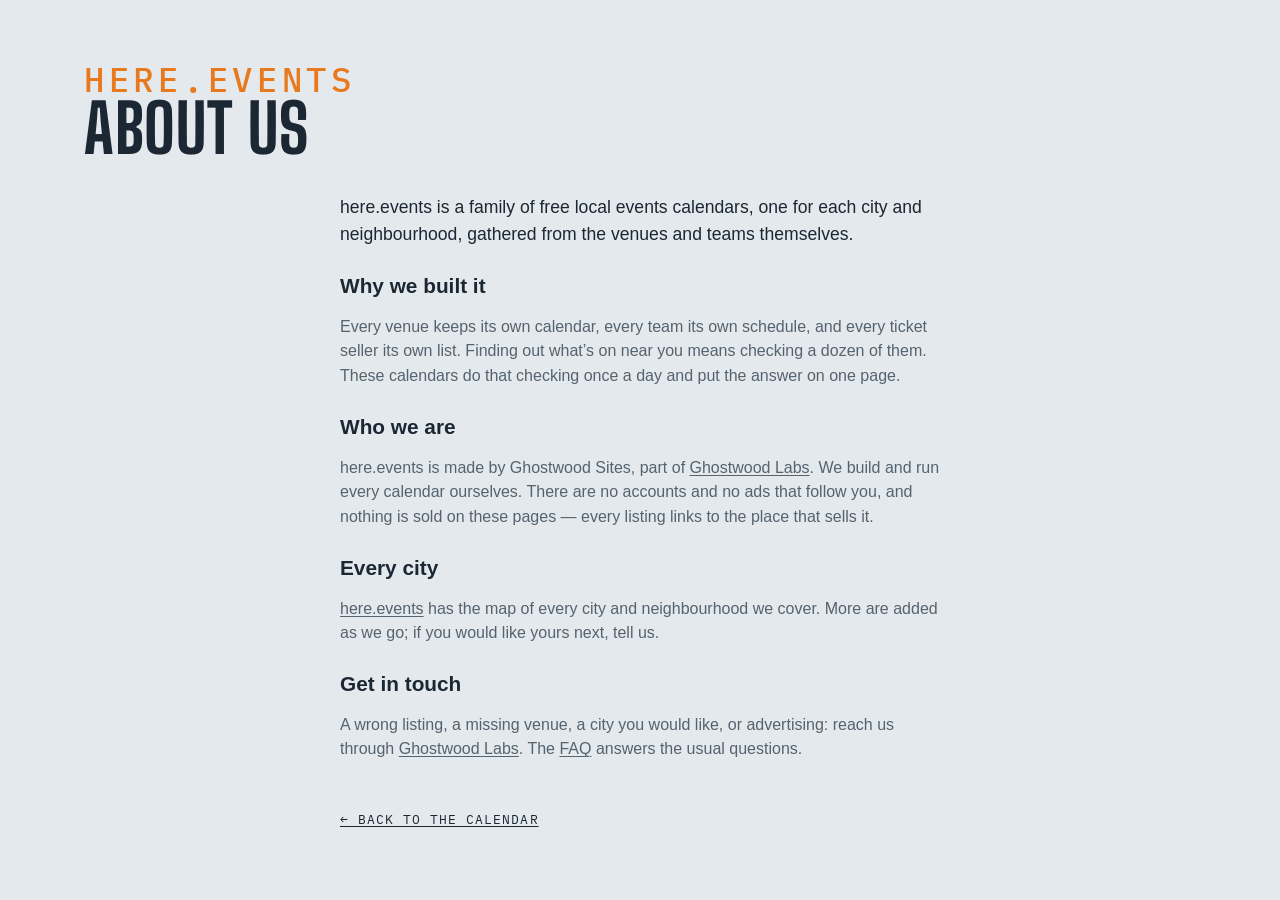
==== site/about.html @ 8f02f82a "Sources and About Us as their own pages, FAQ the same on every site, More Cities centred Co-Authored" ====
<!DOCTYPE html>
<html lang="en">
<head>
<meta charset="utf-8">
<meta name="viewport" content="width=device-width, initial-scale=1, viewport-fit=cover">
<meta name="theme-color" media="(prefers-color-scheme: light)" content="#edf1f4">
<meta name="theme-color" media="(prefers-color-scheme: dark)" content="#141a20">
<script>
  try {
    var t = localStorage.getItem('lqa-theme');
    var PHONE = '(max-width: 640px), (pointer: coarse) and (max-height: 500px)';
    if ((t === 'light' || t === 'dark') && !matchMedia(PHONE).matches) document.documentElement.dataset.theme = t;
  } catch (e) { /* no storage — system it is */ }
</script>
<title>About Us — here.events</title>
<meta name="description" content="About here.events: free local events calendars for each city and neighbourhood, gathered from the venues and teams themselves.">
<link rel="icon" href="favicon.svg" type="image/svg+xml">
<link rel="preconnect" href="https://fonts.googleapis.com">
<link rel="preconnect" href="https://fonts.gstatic.com" crossorigin>
<link href="https://fonts.googleapis.com/css2?family=Big+Shoulders:opsz,wght@10..72,500;10..72,700&family=IBM+Plex+Mono:wght@400;500&display=swap" rel="stylesheet">
<link rel="stylesheet" href="styles.css?v=__V__">
<script src="city.js?v=__V__"></script>
</head>
<body>

<!-- the Ghostwood Labs mark, drawn once; the masthead and the footer <use> it -->
<svg width="0" height="0" style="position:absolute" aria-hidden="true">
  <symbol id="gw-mark" viewBox="0 0 576 576">
    <g fill="none" stroke="currentColor" stroke-width="24" stroke-linecap="round" stroke-linejoin="round">
      <path d="M300.19 51.03A26 26 0 0 1 275.81 51.03L235.63 29.71A26 26 0 0 0 210.57 30.08L103.63 91.02A26 26 0 0 0 90.5 113.61L90.5 161.4A26 26 0 0 1 77.38 183.98L39.62 205.52A26 26 0 0 0 26.5 228.1L26.5 347.9A26 26 0 0 0 39.62 370.48L77.38 392.02A26 26 0 0 1 90.5 414.6L90.5 462.39A26 26 0 0 0 103.63 484.98L210.57 545.92A26 26 0 0 0 235.63 546.29L275.81 524.97A26 26 0 0 1 300.19 524.97L340.37 546.29A26 26 0 0 0 365.43 545.92L472.37 484.98A26 26 0 0 0 485.5 462.39L485.5 414.6A26 26 0 0 1 498.62 392.02L536.38 370.48A26 26 0 0 0 549.5 347.9L549.5 228.1A26 26 0 0 0 536.38 205.52L498.62 183.98A26 26 0 0 1 485.5 161.4L485.5 113.61A26 26 0 0 0 472.37 91.02L365.43 30.08A26 26 0 0 0 340.37 29.71L300.19 51.03Z"/>
      <path d="M288 57.5L288 177.5"/>
      <path d="M288 518.5L288 403.5"/>
      <path d="M90.5 176.5L144.63 204.58A26 26 0 0 0 169.19 204.26L209.58 181.92A26 26 0 0 0 223 159.17L223 101.5L158.5 137.5"/>
      <path d="M485.5 176.5L431.37 204.58A26 26 0 0 1 406.81 204.26L366.42 181.92A26 26 0 0 1 353 159.17L353 101.5L417.5 137.5"/>
      <path d="M157 211L157 287.5"/>
      <path d="M419 211L419 287.5"/>
      <path d="M90.5 399.5L144.63 371.42A26 26 0 0 1 169.19 371.74L209.58 394.08A26 26 0 0 1 223 416.83L223 474.5L158.5 438.5"/>
      <path d="M485.5 399.5L431.37 371.42A26 26 0 0 0 406.81 371.74L366.42 394.08A26 26 0 0 0 353 416.83L353 474.5L417.5 438.5"/>
      <path d="M26.5 288L92 325.5L92 250.5"/>
      <path d="M549.5 288L484 325.5L484 250.5"/>
    </g>
  </symbol>
</svg>

<!-- About us (Steve, 2026-10-29: "Create an about us section just to the left of FAQ, make it work
     the same"): one shared page for every city, word for word, like the FAQ. Styled by .ad-page. -->
<header class="masthead">
  <div class="masthead-text">
    <p class="eyebrow">here.events</p>
    <h1>About Us</h1>
  </div>
</header>
<main class="ad-page about-page">
  <p class="ad-lead">here.events is a family of free local events calendars, one for each city and neighbourhood, gathered from the venues and teams themselves.</p>

  <h2>Why we built it</h2>
  <p>Every venue keeps its own calendar, every team its own schedule, and every ticket seller its own list. Finding out what’s on near you means checking a dozen of them. These calendars do that checking once a day and put the answer on one page.</p>

  <h2>Who we are</h2>
  <p>here.events is made by Ghostwood Sites, part of <a href="https://ghostwoodlabs.com/" rel="noopener">Ghostwood Labs</a>. We build and run every calendar ourselves. There are no accounts and no ads that follow you, and nothing is sold on these pages — every listing links to the place that sells it.</p>

  <h2>Every city</h2>
  <p><a href="https://here.events/">here.events</a> has the map of every city and neighbourhood we cover. More are added as we go; if you would like yours next, tell us.</p>

  <h2>Get in touch</h2>
  <p>A wrong listing, a missing venue, a city you would like, or advertising: reach us through <a href="https://ghostwoodlabs.com/" rel="noopener">Ghostwood Labs</a>. The <a href="faq.html">FAQ</a> answers the usual questions.</p>

  <a class="ad-back" href="./">← Back to the calendar</a>
</main>
</body>
</html>
---- site/styles.css ----
/* Lower Queen Anne Events — overcast-sky palette, marquee display type. */

:root {
  --sky: #e4e9ed;        /* overcast paper (a step down from #edf1f4, Steve 2026-10-12: "a little less glaring") */
  --mist: #f7f9fb;       /* card surface (was pure white) */
  --ink: #1b2733;        /* Puget ink */
  --ink-soft: #55636f;
  --ink-bright: #1b2733; /* the logo: pure white in the dark palette, ink here */
  --line: #c3ccd4;
  --gold: #e8791d;       /* Space Needle "Galaxy Gold" */
  --gold-soft: #fbe9d8;
  /* Color coding is muted (a step back from the pure primaries) and each
     group keeps to its own family so a dot or stripe reads as what it is:
     venues are cool (blue → violet → teal), event types are warm (yellow →
     orange → red → pink). */
  /* venue hues (chips, grid ticks, agenda tags): a sweep from teal through
     blue and violet to magenta, neighbors alternating light and dark */
  /* all three families sit a step back from the pure primaries: the same
     hues, less glare, so the stripes and ticks read after the titles */
  --v-petco: #9e2e2e; --v-snapdragon: #2e9e4f; --v-pechanga: #6f2e9e; --v-viejas: #9e902e; --v-civic: #2e8b9e; --v-balboa: #9e2e6b; /* the rooms, one hue each (city.js cssVar), spread round the wheel */
  --v-jacobs: #4a9e2e; --v-shell: #332e9e; --v-globe: #9e532e; --v-humphreys: #2e9e74; --v-backstage: #952e9e; --v-openair: #879e2e;
  --v-nicu: #2e669e; --v-hob: #9e2e45; --v-voodoo: #2e9e37; --v-observatory: #582e9e; --v-bellyup: #9e792e; --v-soma: #2e9e9a;
  --v-musicbox: #9e2e82; --v-casbah: #619e2e; --v-magnolia: #2e409e; --v-brick: #9e3c2e; --v-sound: #2e9e5d; --v-delmar: #7e2e9e;
  --v-pechangaresort: #9e9e2e;
  --venue-text: 72%;     /* how much of the venue hue the card's venue label keeps (light mode) */
  --tint: 26%;           /* the venue wash behind a series card (light mode; 13% in the dark palette) */
  --row-a: #f3f6f8; --row-b: #d6dde3; /* the list's rows alternate light and dark grey; only a series keeps its venue's hue (Steve, 2026-10-20) */
  /* event-type hues (calendar ticks, agenda right edge): concerts salmon and
     arts crimson keep clear of the brand orange; movies slate = "quiet" */
  --t-concert: #d9664f;
  --t-sports: #d4b106;
  --t-arts: #b8303f;
  --t-movie: #7a8a99;
  --t-community: #d63f9c;
  --t-expo: #2a9d8f;      /* conventions & expos: turquoise, the one hue the types didn't use */
  --t-bar: #c28a12;       /* bar nights: amber, an ale between the sports yellow and concert salmon */
  --alert: #e02b26;       /* cancelled / postponed notes: plain bright red */
  --barh-base: 3.4rem;   /* the pinned filter bar's height (chips 2.25rem + padding) */
  --titleh: 1.7rem;      /* the bar's title line (1.2rem + .5rem gap), added while scrolled */
  --barh: var(--barh-base); /* what the sticky things below the bar offset by */
  --rule: color-mix(in srgb, var(--line), var(--ink-soft)); /* list dividers: a step brighter than --line */
  /* the scorebug (the live game block, .tf-bug): a light panel in this theme, the broadcast's charcoal in the dark one (Steve, 2026-10-12: the charcoal panel on the light card looked bad) */
  --bug-bg: #f9fafb; --bug-frame: #c9d2da; --bug-ink: #1b2733; --bug-soft: #55636f; --bug-dim: #7c8894; --bug-rowline: #d5dce3; --bug-off: #b3bcc5; --bug-muted: #6b7784; --bug-score-bg: #ffffff; --bug-shadow: rgba(15, 25, 35, .10); --bug-redzone: #c8261f;
  --bug-bw: 1px; --frame: var(--line); --frame-w: 1px; /* the game block's frame and the bug's rules: hairlines in the card's line colour here, the 2px broadcast frame in the dark theme (Steve, 2026-10-12: "soften … the borders in general") */
  --cell-mix: 22%; --cell-ink: var(--ink); --cell-bar: 4px; --cell-shadow: none; /* the bug's team cells: a wash of the club colour with a bar of it at the left and ink type, instead of the solid cell ("soften the colors here") */
  --tick-mix: var(--ink); --tick-pct: 65%; /* the refresh countdown ring: the club's colour mixed toward ink here, toward white on the dark ground (the mix itself is written in the .tf-refresh rule: a token holding var(--team-2) would resolve here on :root, where no club colour exists, and come out empty) */
  --dot: color-mix(in srgb, var(--ink-soft) 40%, transparent); /* the dotted underline under the watch strip's links */
  --display: "Big Shoulders", "Arial Narrow", sans-serif;
  --body: -apple-system, BlinkMacSystemFont, "Segoe UI", "Helvetica Neue", sans-serif;
  --mono: "IBM Plex Mono", ui-monospace, Menlo, monospace;
}
/* Dark palette. Applies when the system prefers dark and the visitor hasn't
   picked Light, or whenever they've picked Dark (the toggle sets
   data-theme on <html>; "system" leaves it unset). The two blocks must
   stay identical — CSS has no way to give one ruleset two unrelated
   conditions. */
@media (prefers-color-scheme: dark) {
  :root:not([data-theme="light"]) {
    color-scheme: dark;
    --sky: #141a20; --mist: #1d252e; --ink: #e8edf1; --ink-soft: #9aa7b2; --ink-bright: #ffffff;
    --line: #333f4a; --gold: #f08a33; --gold-soft: #3a2a1a;
    --v-petco: #ea8686; --v-snapdragon: #86eaa3; --v-pechanga: #c086ea; --v-viejas: #eadd86; --v-civic: #86d9ea; --v-balboa: #ea86bc; /* the rooms, one hue each (city.js cssVar), spread round the wheel */
    --v-jacobs: #9fea86; --v-shell: #8a86ea; --v-globe: #eaa786; --v-humphreys: #86eac4; --v-backstage: #e186ea; --v-openair: #d5ea86;
    --v-nicu: #86b7ea; --v-hob: #ea869a; --v-voodoo: #86ea8e; --v-observatory: #ab86ea; --v-bellyup: #eac886; --v-soma: #86eae6;
    --v-musicbox: #ea86d0; --v-casbah: #b3ea86; --v-magnolia: #8696ea; --v-brick: #ea9286; --v-sound: #86eab0; --v-delmar: #cd86ea;
    --v-pechangaresort: #e9ea86;
    --venue-text: 100%; --tint: 13%;
    --row-a: #1e252c; --row-b: #2c343c;
    --t-concert: #f0806a; --t-sports: #f2d21b; --t-arts: #d63a4f;
    --t-movie: #8b9db0; --t-community: #e660a8; --t-expo: #4fd1c5; --t-bar: #e3ad3c; --alert: #ff4b3e;
    --bug-bg: #2b2d30; --bug-frame: #c9cdd2; --bug-ink: #f4f4f4; --bug-soft: #d5d8dc; --bug-dim: #b9bec4; --bug-rowline: #5c6167; --bug-off: #6a6d72; --bug-muted: #4a4f56; --bug-score-bg: #fafafa; --bug-shadow: rgba(0, 0, 0, .35); --bug-redzone: #ff7b7b;
  --bug-bw: 2px; --frame: var(--ink-soft); --frame-w: 2px; --cell-mix: 100%; --cell-ink: #fff; --cell-bar: 0px; --cell-shadow: 0 1px 2px rgba(0, 0, 0, .5);
    --bug-bw: 2px; --frame: var(--ink-soft); --frame-w: 2px; --cell-mix: 100%; --cell-ink: #fff; --cell-bar: 0px; --cell-shadow: 0 1px 2px rgba(0, 0, 0, .5);
    --tick-mix: white; --tick-pct: 45%;
    --dot: color-mix(in srgb, var(--ink-soft) 60%, transparent);
  }
}
:root[data-theme="dark"] {
  color-scheme: dark;
  --sky: #141a20; --mist: #1d252e; --ink: #e8edf1; --ink-soft: #9aa7b2; --ink-bright: #ffffff;
  --line: #333f4a; --gold: #f08a33; --gold-soft: #3a2a1a;
  --v-petco: #ea8686; --v-snapdragon: #86eaa3; --v-pechanga: #c086ea; --v-viejas: #eadd86; --v-civic: #86d9ea; --v-balboa: #ea86bc; /* the rooms, one hue each (city.js cssVar), spread round the wheel */
  --v-jacobs: #9fea86; --v-shell: #8a86ea; --v-globe: #eaa786; --v-humphreys: #86eac4; --v-backstage: #e186ea; --v-openair: #d5ea86;
  --v-nicu: #86b7ea; --v-hob: #ea869a; --v-voodoo: #86ea8e; --v-observatory: #ab86ea; --v-bellyup: #eac886; --v-soma: #86eae6;
  --v-musicbox: #ea86d0; --v-casbah: #b3ea86; --v-magnolia: #8696ea; --v-brick: #ea9286; --v-sound: #86eab0; --v-delmar: #cd86ea;
  --v-pechangaresort: #e9ea86;
  --venue-text: 100%; --tint: 13%;
  --row-a: #1e252c; --row-b: #2c343c;
  --t-concert: #f0806a; --t-sports: #f2d21b; --t-arts: #d63a4f;
  --t-movie: #8b9db0; --t-community: #e660a8; --t-expo: #4fd1c5; --t-bar: #e3ad3c; --alert: #ff4b3e;
  --bug-bg: #2b2d30; --bug-frame: #c9cdd2; --bug-ink: #f4f4f4; --bug-soft: #d5d8dc; --bug-dim: #b9bec4; --bug-rowline: #5c6167; --bug-off: #6a6d72; --bug-muted: #4a4f56; --bug-score-bg: #fafafa; --bug-shadow: rgba(0, 0, 0, .35); --bug-redzone: #ff7b7b;
  --tick-mix: white; --tick-pct: 45%;
  --dot: color-mix(in srgb, var(--ink-soft) 60%, transparent);
}
:root[data-theme="light"] { color-scheme: light; }

* { box-sizing: border-box; }
html { scroll-behavior: smooth; overflow-x: clip; } /* clip: the footer bleeds to the viewport edges */
@media (prefers-reduced-motion: reduce) { html { scroll-behavior: auto; } }
/* the page is 62rem wide, and steps wider on big screens so event names
   get a single line: the calendar column is fixed, so all of the extra
   width goes to the cards (the footer line follows) */
:root { --pagew: 62rem; }
@media (min-width: 1180px) { :root { --pagew: 72rem; } }
@media (min-width: 1360px) { :root { --pagew: 80rem; } }
body {
  /* no bottom padding: the sticky footer is the page's last thing, and any
     padding here would show as a blank band under it once the list is short.
     A column flex at least a viewport tall, so a short page (the Teams view
     with one team) still puts the footer at the bottom edge */
  display: flex; flex-direction: column; min-height: 100vh; min-height: 100dvh;
  margin: 0 auto; padding: 0 1.25rem; max-width: var(--pagew);
  background: var(--sky); color: var(--ink);
  font: 16px/1.55 var(--body);
}
/* flex items refuse to shrink below their content's minimum width, so one
   unwrappable line (a TV listing, the compact bar's title) would push a whole
   section past a phone's edge; let them shrink like blocks */
body > * { min-width: 0; }
a { color: inherit; text-underline-offset: 2px; }
:focus-visible { outline: 2px solid var(--ink-soft); outline-offset: 2px; }

/* ---- masthead ---- */
.masthead {
  display: flex; flex-wrap: wrap; gap: 1.5rem; align-items: flex-end;
  justify-content: space-between; padding: 2.5rem 0 1rem;
}
.eyebrow {
  font-family: var(--mono); font-size: .8rem; letter-spacing: .12em;
  text-transform: uppercase; color: var(--gold); margin: 0 0 .3rem;
}
h1 {
  font-family: var(--display); font-weight: 700; font-size: clamp(2.6rem, 7vw, 4.2rem);
  line-height: .92; text-transform: uppercase; letter-spacing: .01em; margin: 0;
}
.masthead-text { min-width: 0; max-width: 100%; } /* a flex item would grow to its widest line and push past a phone's edge */
/* "More Cities" (See All until 2026-10-13, Other Places until 2026-10-18): the pill before the theme pill, to the same map (Steve, 2026-10-12); in the pinned bar the chip's text folds away and the map glyph stays */
/* Add To My Calendar: the first of the masthead's tools (Steve, 2026-10-26, "should move here" — beside More Cities; in the bar from 2026-09-16 until then), sized like the More Cities pill beside it */
.masthead-tools #subscribeBtn { order: 3; display: inline-flex; align-items: center; gap: .45rem; min-height: calc(1.7rem + 8px); padding: 0 .95em; }
.masthead-tools #subscribeBtn svg { width: 1rem; height: 1rem; flex: none; }
.masthead-tools #subscribeBtn:hover { border-color: var(--ink-soft); }
.bar-title .masthead-tools #subscribeBtn { min-height: 1.7rem; padding: 0 .5em; } /* icon-only in the title line, like the pill (the label rule is .bar-title .masthead-tools .chip span) */
.masthead-tools .see-all { order: 4; display: inline-flex; align-items: center; gap: .45rem; min-height: calc(1.7rem + 8px); padding: 0 .95em; text-decoration: none; }
.masthead-tools .see-all svg { width: 1rem; height: 1rem; fill: none; stroke: currentColor; stroke-width: 1.6; stroke-linejoin: round; stroke-linecap: round; }
.masthead-tools .see-all:hover { border-color: var(--ink-soft); }
.bar-title .masthead-tools .see-all { min-height: 1.7rem; padding: 0 .5em; }
/* the mark and the name as one thing: the mark stretches to the text's
   height (eyebrow + title) and keeps square, in the footer mark's white */
.masthead { --mast-title: clamp(2.6rem, 7vw, 4.2rem); } /* the title's size; the eyebrow and the mark are cut from it */
.masthead h1 { font-size: var(--mast-title); }
/* the picture (Steve, 2026-09-21: line art, the Needle's crown the focus):
   the top of the Space Needle from the Highsmith aerial, traced to single
   smooth lines at build (a gradient-magnitude pass over the photo, see the
   memory note), a 4.5:1 window from the spire tip to the Queen Anne treeline
   with the Needle centred and the Cascades ridge behind
   (design/lqa-masthead-lines-gen.py). The
   drawing is a luminance mask (masthead-lines.png, white = line) over a box
   of ink, so the lines are the palette's own ink in either theme. A band
   behind the masthead, the Needle toward the right, dissolving into the page
   on every side — no hard edge where the art stops (Steve, 2026-09-21) */
.masthead { min-height: 11rem; overflow: hidden; isolation: isolate; } /* a slim band (Steve, 2026-09-20: minimal) */
.masthead-photo { /* the drawing fills the gap between the name and the theme pill (Steve, 2026-10-05: "in all the modes try to make it fill this space"): a flex item between them, as tall as the band (the negative margins reach over the band's padding) */
  order: 1; flex: 1 1 0; align-self: stretch; min-width: 0; z-index: -1;
  margin: -2.5rem 0 -1rem; pointer-events: none;
  background: #fff; opacity: .9; /* white lines on the dark palette, black on the light one (Steve: "white and black with antialiasing") */
  -webkit-mask-image: url(masthead-lines.png), linear-gradient(to right, transparent 0%, #000 10%, #000 92%, transparent 100%), linear-gradient(to bottom, #000 0%, #000 58%, transparent 100%);
  mask-image: url(masthead-lines.png), linear-gradient(to right, transparent 0%, #000 10%, #000 92%, transparent 100%), linear-gradient(to bottom, #000 0%, #000 58%, transparent 100%);
  -webkit-mask-size: auto 100%, 100% 100%, 100% 100%; mask-size: auto 100%, 100% 100%, 100% 100%; /* the drawing at the band's height, however wide the gap: the Needle stays whole, the ridge beside it shows as far as the gap allows */
  -webkit-mask-position: 50% 0%, 0 0, 0 0; mask-position: 50% 0%, 0 0, 0 0; /* the Needle is at the drawing's centre, so its spire is the centre of the gap at every width (Steve, 2026-10-05: "make the center the top of the needle") */
  -webkit-mask-repeat: no-repeat; mask-repeat: no-repeat;
  mask-mode: luminance, alpha, alpha;
  -webkit-mask-composite: source-in; mask-composite: intersect;
}
.masthead-tools { order: 2; }
:root[data-theme="light"] .masthead-photo { background: #000; opacity: .7; }
@media (prefers-color-scheme: light) { :root:not([data-theme="dark"]) .masthead-photo { background: #000; opacity: .7; } }
.masthead-text { position: relative; }
.masthead .eyebrow { font-size: calc(var(--mast-title) * .5); font-weight: 500; letter-spacing: .14em; margin-bottom: .1rem; line-height: 1; } /* "Seattle": half the title's size (Steve, 2026-09-16: twice the quarter it was), a shade bolder */
/* the masthead's tools (Steve, 2026-09-14): Add To My Calendar (back here
   2026-10-26), the More Cities pill and the theme pill at the masthead's
   right end — the bar below keeps its room for the switch, filters, search,
   the clubs and the season calendar chip */
.masthead { position: relative; }
.masthead-tools { display: flex; align-items: center; gap: .6rem; flex: none; margin-left: auto; }
.sub { color: var(--ink-soft); max-width: 34rem; margin: .8rem 0 0; }

.updated { /* the "Updated …" stamp: an eyebrow line under the title, spaced like the one above it */
  margin: .3rem 0 0; min-height: 1em;
}
/* Solid-ink pill with the page background as its text — a dark pill in
   light mode, a light one in dark — softened on hover (the event sheet's
   Tickets button). */
.btn-cal {
  display: inline-flex; align-items: center; gap: .55em; margin: auto 0;
  font: 600 1rem/1 var(--body); color: var(--sky); background: var(--ink);
  border: 0; border-radius: 999px; padding: .85em 1.4em .85em 1.15em; cursor: pointer;
  transition: background .15s, color .15s;
}
.btn-cal svg { width: 1.15em; height: 1.15em; flex: none; }
.btn-cal:hover { background: var(--ink-soft); color: var(--sky); }
/* the subscribe pop: app.js placeSubscribePop fixes it under the masthead's
   Add To My Calendar button (right edges aligned); these are the fallback
   position and the look */
.pop {
  position: absolute; right: 0; top: calc(100% + 1.1rem); z-index: 10;
  width: min(18rem, 100%); background: var(--mist); border: 1px solid var(--line);
  border-radius: 8px; padding: 1rem 1.1rem; box-shadow: 0 8px 28px rgba(15, 25, 35, .18);
  font-size: .92rem;
}
.pop p { margin: 0 0 .6rem; }
.pop > :last-child { margin-bottom: 0; }
/* everything in the pop sits on one centre line: the checkbox row, the
   three named calendar tiles, the QR / Copy Link chips, then the note */
.pop-tiles { display: grid; grid-template-columns: repeat(3, 4.6rem); justify-content: center; gap: .6rem; margin: 0 0 .7rem; }
.pop-tools { display: flex; justify-content: center; gap: .5rem; margin: 0 0 .9rem; }
.pop-tools .chip { display: inline-flex; align-items: center; gap: .4rem; text-decoration: none; padding: .45em .85em; }
.pop-tools .chip svg { width: 1rem; height: 1rem; flex: none; color: var(--gold); }
.pop-tools .chip:hover { border-color: var(--ink-soft); }
/* Copy Link: a check replaces the icon for a moment after copying */
.pop-tools .chip.is-done svg { display: none; }
.pop-tools .chip.is-done::before { content: "✓"; font-weight: 700; line-height: 1; }
.qr-panel { text-align: center; margin-bottom: .6rem; }
#qrImg {
  display: inline-block; width: 170px; height: 170px;
  background: #fff; padding: 6px; border-radius: 8px;
}
#qrImg svg { display: block; width: 100%; height: 100%; }
/* a tile: the service's icon over its name */
.tile {
  display: grid; justify-items: center; gap: .4rem;
  padding: .6rem .3rem .5rem; border: 1px solid var(--line); border-radius: 10px;
  background: var(--sky); text-decoration: none; color: var(--ink-soft);
}
.tile-logo { width: 2.4rem; height: 2.4rem; border-radius: 8px; object-fit: contain; }
.tile span { font-family: var(--mono); font-size: .62rem; text-transform: uppercase; letter-spacing: .08em; line-height: 1; }
.tile:hover { border-color: var(--ink-soft); color: var(--ink); }
/* ---- filter bar: one row of matching chips ---- */
/* Funnel (filters), Reset, Copy link, Add To Calendar, then the theme toggle
   at the right end. position: relative makes the bar the box the subscribe
   pop hangs from. */
.filterbar {
  display: flex; flex-wrap: nowrap; gap: .6rem; align-items: center;
  margin: .75rem 0 0; position: relative;
}
.filterbar > * { flex-shrink: 0; }
.filterbar .chip {
  display: inline-flex; align-items: center; gap: .45rem; min-height: 2.25rem;
  position: relative; /* for the visually-hidden labels in .is-tight */
}
.filterbar .chip svg { width: 1rem; height: 1rem; flex: none; }
.filterbar .chip:not(:disabled):hover { border-color: var(--ink-soft); }
/* the funnel's chevron is the panel's open/closed indicator. Its outline is
   deliberately the same whether or not a filter is active — Reset lighting
   up is the "something's filtered" signal. */
/* The bar can't wrap. When its content wouldn't fit — app.js measures and
   sets .is-tight — the view switch's words go (see .view-toggle); the labeled
   Add To My Calendar chip that used to shed its label here left the bar for
   the masthead 2026-10-26. */
/* the Teams chip is a switch: solid while its view is on show */
/* the view switch: list | month | home teams, a three-stop pill like the theme's (same rules, .view-toggle) */
.view-toggle[data-active="month"] .theme-knob { left: calc(3px + var(--tt)); }
.view-toggle[data-active="teams"] .theme-knob { left: calc(3px + 2 * var(--tt)); }
.view-toggle button[aria-checked="true"] { color: var(--sky); }
/* while the Teams view is up the agenda's own controls step aside — the
   filters, search, the Today floater, Add To Calendar and the phone's calendar chip */
html.teams-open .search-wrap,
html.teams-open .cal-toggle { display: none; } /* Add To Calendar stays: in Teams mode it offers the club's season feed */
html.teams-open #calToday { display: none; }
.cal-side:not(.is-float) .cal { margin-bottom: 1.6rem; } /* room for the TODAY tab below the docked card */
/* the search box: a chip that takes typing, a magnifier at its right end and
   no placeholder; it gives up width first when the row gets tight */
.filterbar .search-wrap { position: relative; display: flex; flex: 1 1 10rem; min-width: 10rem; max-width: none; } /* the whole of the row's slack (Steve, 2026-10-24, "span the full width"; capped at 28rem from 2026-09-15 until then) */ /* takes whatever room the row has left, never less than a word's worth: the chips drop their labels first (is-tight) */
#searchBox {
  width: 100%; font: 500 .85rem/1 var(--body); color: var(--ink); background: var(--mist);
  border: 1px solid var(--line); border-radius: 999px; padding: .5em 2.4em .5em .95em; min-height: 2.25rem;
  -webkit-appearance: none; appearance: none;
}
#searchBox::-webkit-search-cancel-button { margin-right: .2em; }
/* hover and focus both just brighten the edge — no orange ring on a text box */
#searchBox:hover { border-color: var(--ink-soft); }
#searchBox:focus, #searchBox:focus-visible { outline: none; border-color: var(--ink); }
.search-wrap svg {
  position: absolute; right: .85rem; top: 50%; width: 1rem; height: 1rem;
  transform: translateY(-50%); color: var(--ink-soft); pointer-events: none;
}
/* Right end of the bar, left to right: the calendar chip (narrow layouts
   only), then the season calendar chip (DOM order keeps the chips together;
   flex order places them); the search box grows to fill the gap before them.
   Add To My Calendar was the bar's last chip from 2026-09-16 to 2026-10-26. */
#calToggle { order: 2; }
#viewToggle { order: -1; } /* the view switch leads the bar in either mode (Steve, 2026-09-14) */
/* light / dark: a two-stop pill at the bar's right end, the ink knob
   sliding under the stop in effect (the system's side until a click) */
.theme-toggle {
  position: relative; display: inline-flex; order: 5;
  padding: 3px; border: 1px solid var(--line); border-radius: 999px; background: var(--mist);
}
.theme-toggle { --tt: 2rem; cursor: pointer; } /* stop width — wider on phones for the tap target; the rim and the knob are click targets too (a press anywhere steps the pill) */
.theme-toggle button {
  position: relative; z-index: 1; width: var(--tt); height: 1.7rem; cursor: pointer;
  background: none; border: 0; padding: 0; color: var(--ink-soft); border-radius: 999px;
  display: grid; place-items: center;
}
.theme-toggle button svg { width: 1rem; height: 1rem; }
.theme-toggle button[aria-checked="true"] { color: var(--sky); } /* still a click target: any stop flips */
.theme-toggle button:not([aria-checked="true"]):hover { color: var(--ink); }
.theme-knob {
  position: absolute; top: 3px; left: 3px; width: var(--tt); height: calc(100% - 6px);
  border-radius: 999px; background: var(--ink); transition: left .18s; /* ink knob, page-colored icon — like a checked box */
}
.theme-toggle[data-active="dark"] .theme-knob { left: calc(3px + var(--tt)); }
.theme-toggle[data-active="system"] .theme-knob { left: calc(3px + 2 * var(--tt)); }
@media (prefers-reduced-motion: reduce) { .theme-knob { transition: none; } }
/* the view stops carry their words — List · Month · Teams — while the bar has room (Steve, 2026-10-24,
   "span the full width … display text for the icons if there is space"; Kona first, every city the same day):
   is-tight (app.js fitFilterBar / fitTeamStrip) drops them back to icons, and the ink knob is measured under
   the lit stop by app.js placeKnob (--knob-x/--knob-w), whatever its width. After the .theme-toggle rules so
   width: auto wins. */
.view-toggle button { width: auto; min-width: var(--tt); padding: 0 .7rem 0 .55rem; gap: .4rem; display: inline-flex; align-items: center; justify-content: center; }
.view-toggle .vt-label { font: 500 .8rem/1 var(--body); letter-spacing: .01em; white-space: nowrap; }
.filterbar.is-tight .view-toggle button { padding: 0; width: var(--tt); }
.filterbar.is-tight .vt-label { display: none; }
.view-toggle[data-active] .theme-knob { left: var(--knob-x, 3px); width: var(--knob-w, var(--tt)); transition: left .18s, width .18s; }
@media (prefers-reduced-motion: reduce) { .view-toggle[data-active] .theme-knob { transition: none; } }
/* the Filter button rides at the end of the view pill, past a hairline, in every mode (Steve, 2026-10-24,
   "for all sites, and modes combine these"): icon + word like the stops, the word going with is-tight; while
   the panel is open it wears the ink like a knob of its own. It is not a stop: the knob never moves to it. */
.view-toggle .vt-filter { width: auto; min-width: var(--tt); padding: 0 .7rem 0 .55rem; } /* a stop like the others — no divider (Steve, 2026-10-24: "vert lines should be consistent") */
.filterbar.is-tight .view-toggle .vt-filter { width: auto; padding: 0 .35rem 0 .4rem; }
.view-toggle .vt-filter[aria-expanded="true"], .view-toggle .vt-filter[aria-expanded="true"]:hover { background: var(--ink); color: var(--sky); border-radius: 999px; }
/* the bar stays pinned at the top while the list scrolls (--barh is its
   height — the month dividers and the calendar strip stick just below it);
   the panel floats open under it, over the content, which stays put */
.filter-area {
  position: sticky; top: 0; z-index: 30; background: var(--sky);
  padding: .55rem 0 .6rem; margin-top: .2rem;
}
.filter-area .filterbar { margin: 0; }
/* the pinned bar's title: one slim line above the chips in the masthead's
   face, shown once the masthead itself has scrolled off; --titleh is what
   it adds to the bar, and html.is-scrolled adds that to --barh */
.bar-title { /* one size for all three parts */
  display: flex; align-items: baseline; gap: .9rem; white-space: nowrap;
  font-family: var(--display); font-weight: 700; font-size: 1.1rem; line-height: 1.2rem;
  text-transform: uppercase; letter-spacing: .02em; margin: 0 0 .5rem;
}
.bar-title[hidden] { display: none; } /* an author display beats the UA [hidden] rule */
.eyebrow[hidden], .bar-eyebrow[hidden] { display: none; } /* an empty eyebrow (a city with no neighbourhood) takes no room */
.bar-name { min-width: 0; overflow: hidden; text-overflow: ellipsis; } /* the title gives way first */
.bar-eyebrow { /* "Seattle" and "Updated …" in the masthead's eyebrow face */
  flex: none; font-family: var(--mono); font-weight: 400; letter-spacing: .08em; color: var(--gold);
}
#barUpdated { display: none; } /* the stamp is the footer's alone (Steve, 2026-09-16) */
html.is-scrolled { --titleh: 2.2rem; --barh: calc(var(--barh-base) + var(--titleh)); } /* the title line carries the masthead's tools while scrolled (app.js markStuck moves them): 1.7rem chips + the .5rem gap */
/* the tools in the title line: icon-only chips a size down, the theme pill scaled to match, at the line's right end (the pop still hangs from the bar below) */
.bar-title .masthead-tools { align-self: center; margin-left: auto; gap: .4rem; }
.bar-title .masthead-tools .chip { min-height: 1.7rem; padding: .2em .5em; }
.bar-title .masthead-tools .chip span { position: absolute; width: 1px; height: 1px; overflow: hidden; clip: rect(0 0 0 0); white-space: nowrap; }
.bar-title .masthead-tools .chip svg { width: 1rem; height: 1rem; }
.bar-title .theme-toggle { zoom: .8; }
.filter-panel {
  position: absolute; left: 0; right: 0; top: calc(100% + .5rem); z-index: 20;
  background: var(--mist); border: 1px solid var(--line);
  border-radius: 10px; padding: 1rem 1.1rem;
  box-shadow: 0 12px 36px rgba(0, 0, 0, .3);
  max-height: calc(100vh - 8rem); max-height: calc(100dvh - 8rem); overflow-y: auto;
}
/* Kayak-style panel: columns of checkbox rows, Select all | Clear all links
   per group, an "only" link on hover, and an event count on the right. */
/* the groups sit in columns with a rule between them (a rule above, on
   phones, where they stack) */
.fp-cols { display: grid; grid-template-columns: repeat(auto-fit, minmax(18rem, 1fr)); gap: 1.25rem 0; } /* wide enough that no name wraps; tablets get two columns */
.fp-group { padding: 0 1.25rem; min-width: 0; } /* columns share the width evenly; a long name clips with an ellipsis rather than pushing the next column out of the panel (2026-10-18, the neighbourhood rows) */
.fp-group:first-child { padding-left: 0; }
.fp-group:last-child { padding-right: 0; }
.fp-group + .fp-group { border-left: 1px solid var(--line); }
@media (max-width: 640px) {
  .fp-group { padding: 0; }
  .fp-group + .fp-group { border-left: 0; border-top: 1px solid var(--line); padding-top: 1.1rem; }
}
/* top row: preset chips (the lit one matches the current state) with the
   Sold Out and Holidays switches pushed to the right. They are switches, not
   allow boxes like the rows below (one narrows the list, one adds days), so
   they wear a pill-and-knob face instead of the tick box */
.fp-switch { position: relative; display: flex; align-items: center; gap: .5rem; cursor: pointer; }
.fp-switch input { position: absolute; opacity: 0; width: 1px; height: 1px; }
.sw {
  flex: none; width: 2rem; height: 1.15rem; position: relative;
  border: 1.5px solid var(--ink-soft); border-radius: 1rem; background: var(--mist);
  transition: background .15s, border-color .15s;
}
.sw::after {
  content: ""; position: absolute; top: .1rem; left: .1rem; width: .75rem; height: .75rem;
  border-radius: 50%; background: var(--ink-soft); transition: transform .15s, background .15s;
}
.fp-switch input:checked + .sw { background: var(--ink); border-color: var(--ink); }
.fp-switch input:checked + .sw::after { transform: translateX(.85rem); background: var(--mist); }
.fp-switch:hover .sw { border-color: var(--ink); }
.fp-switch input:focus-visible + .sw { outline: 2px solid var(--ink-soft); outline-offset: 2px; }
.fp-top { display: flex; align-items: center; gap: 1rem; padding: 0 1.25rem; margin: 0 0 1.1rem; }
/* one row that scrolls sideways at every width, never wraps (Steve,
   2026-09-22); a right-edge fade (.is-more-right, app.js presetEdge) says
   more chips sit beyond the edge and lifts once scrolled to the end */
.fp-presets { display: flex; flex-wrap: nowrap; align-items: center; gap: .4rem; flex: 1; min-width: 0; overflow-x: auto; scrollbar-width: none; padding: 2px 0; scroll-padding: 0 1rem; }
.fp-presets::-webkit-scrollbar { display: none; }
.fp-presets.is-more-right { -webkit-mask-image: linear-gradient(to right, #000 calc(100% - 2.6rem), transparent); mask-image: linear-gradient(to right, #000 calc(100% - 2.6rem), transparent); }
.fp-preset { flex: none; }
.fp-soldout { margin-left: auto; white-space: nowrap; flex: none; }
.fp-holidays { white-space: nowrap; flex: none; }
.fp-preset { font-size: .8rem; padding: .4em .85em; min-height: 2rem; }
.fp-preset:hover { border-color: var(--ink-soft); }
.fp-preset.is-on { background: var(--ink); color: var(--sky); border-color: var(--ink); }
.fp-group h3 {
  white-space: nowrap; /* never wraps (Steve, 2026-09-22) */
  font-family: var(--mono); font-size: .68rem; text-transform: uppercase;
  letter-spacing: .1em; color: var(--ink); margin: 0 0 .35rem; font-weight: 700; /* bold, ink (Steve, 2026-09-22) */
  display: flex; align-items: baseline; gap: .6rem;
}
/* All · None at the heading's right end: plain words in the heading's own face, not chips */
.fp-allnone { margin-left: auto; display: inline-flex; align-items: baseline; gap: .35rem; font-weight: 500; color: var(--ink-soft); } /* the links stay quiet next to the bold title */
.fp-allnone i { font-style: normal; opacity: .6; }
.fp-set { font: inherit; letter-spacing: inherit; text-transform: inherit; color: var(--ink-soft); background: none; border: 0; padding: 0; cursor: pointer; text-decoration: underline; text-decoration-color: color-mix(in srgb, var(--ink-soft) 50%, transparent); text-underline-offset: 2px; }
.fp-set:hover { color: var(--ink); text-decoration-color: currentColor; }
.fp-list { display: flex; flex-direction: column; }
.fp-list + h3 { margin-top: 1rem; } /* a second group stacked in the same column */
.fp-list[hidden] + h3 { margin-top: 0; } /* a group folded away leaves the next heading level with the other columns' */
.fp-row { display: flex; align-items: center; gap: .5rem; padding: .3rem .35rem; border-radius: 6px; }
.fp-row:hover { background: var(--sky); }
.fp-check { position: relative; display: flex; align-items: center; gap: .6rem; cursor: pointer; min-width: 0; }
/* the Show | Hide pair at the row's end (Steve, 2026-09-22, third pass):
   two small words joined into one pill. Neither lit = no preference; the
   lit one is ink. Hide lit strikes the row's name */
.fp-seg { flex: none; display: inline-flex; margin-left: auto; border: 1.5px solid var(--line); border-radius: 999px; background: var(--mist); overflow: hidden; }
.fp-seg-b {
  font: inherit; font-size: .68rem; line-height: 1; letter-spacing: .02em; color: var(--ink-soft);
  background: none; border: 0; padding: .28rem .55rem; margin: 0; cursor: pointer;
}
.fp-seg-b + .fp-seg-b { border-left: 1.5px solid var(--line); }
.fp-seg-b:hover { color: var(--ink); background: color-mix(in srgb, var(--ink) 8%, transparent); }
.fp-seg-b[aria-pressed="true"] { color: var(--mist); background: var(--ink); }
.fp-seg-b:focus-visible { outline: 2px solid var(--ink-soft); outline-offset: 2px; }
.fp-check:hover .fp-name { color: var(--ink); }
.fp-name { font-size: .88rem; display: flex; align-items: center; gap: .45rem; white-space: nowrap; min-width: 0; }
.fp-name > * { overflow: hidden; text-overflow: ellipsis; } /* never wraps; a too-narrow column clips with an ellipsis */
.fp-name a { text-decoration-color: var(--line); }
.fp-name a:hover { text-decoration-color: var(--ink-soft); }
.fp-row:has(.fp-seg[data-mode="ex"]) .fp-name { opacity: .55; } /* a hidden row reads dimmed — the colour change alone, no strike-through (Steve, 2026-10-05) */
/* a city-wide site folds its column by neighbourhood (seattle-events, 2026-10-18): the neighbourhood's row carries a chevron that
   opens the rooms under it, indented behind a hairline; its Show | Hide pair works every room at once */
.fp-hood .fp-name { font-weight: 600; }
.fp-fold { flex: none; width: 1.15rem; height: 1.15rem; display: inline-flex; align-items: center; justify-content: center; border: 0; border-radius: 4px; background: none; padding: 0; margin: 0 -.1rem 0 -.2rem; color: var(--ink-soft); cursor: pointer; }
.fp-fold:hover { color: var(--ink); background: color-mix(in srgb, var(--ink) 8%, transparent); }
.fp-fold svg { width: .72rem; height: .72rem; transition: transform .15s; }
.fp-fold[aria-expanded="true"] svg { transform: rotate(90deg); }
.fp-sub { display: flex; flex-direction: column; margin: 0 0 .25rem 1rem; padding-left: .3rem; border-left: 1px solid var(--line); }
.fp-sub[hidden] { display: none; }
.fp-tail .fp-name { color: var(--ink-soft); font-style: italic; } /* the "More rooms" row at a group's foot: the rooms the usual view hides, folded (2026-10-18) */
.fp-tail:has(.fp-seg[data-mode="ex"]) .fp-name { opacity: 1; } /* it is usually all-Hide; dimming it too would make it vanish */
/* three groups — the two venue lists (Lower Queen Anne the wider), Teams
   (Steve, 2026-09-20; Capacity rows dropped 2026-09-22) */
@media (min-width: 641px) and (max-width: 899px) { .fp-tree .fp-cols { grid-template-columns: 1.1fr 1fr; } .fp-tree .fp-group:nth-child(3) { grid-column: 1; border-left: 0; padding-left: 0; padding-right: 1.25rem; border-top: 1px solid var(--line); padding-top: 1rem; margin-top: -.25rem; } } /* tablets: two columns, Teams under Lower Queen Anne (three squeezed the headings into wraps) */
@media (min-width: 900px) { .fp-tree .fp-cols { grid-template-columns: 1.15fr 1fr 1fr; } .fp-tree { right: auto; width: min(100%, 58rem); } } /* three columns of about twelve rows each (Festivals under Home Teams, 2026-10-05); the panel no wider than they need — it used to run the toolbar's width and stretch the rows across it (Steve: "feel free to shrink the width of the filter pop up") */
.fp-note { font-family: var(--mono); font-size: .66rem; color: var(--ink-soft); letter-spacing: .04em; margin-left: .35rem; } /* a band's seat range after its name */
.chip {
  font: 500 .85rem/1 var(--body); cursor: pointer; border-radius: 999px;
  padding: .5em .95em; background: var(--mist); color: var(--ink);
  border: 1px solid var(--line);
}

/* ---- agenda layout: list + docked mini calendar ---- */
.agenda { margin-top: 1.6rem; }
/* the view note: one plain line above the list while the view is not the
   usual one, the way back at its right (app.js renderViewNote) */
.view-note { display: flex; align-items: center; gap: .8rem; flex-wrap: wrap; margin: 0 0 1.1rem; padding: .55rem .9rem; border: 1px solid var(--line); border-radius: 10px; background: var(--mist); font-size: .88rem; }
.fp-group h3[hidden], .fp-list[hidden] { display: none; } /* a group with no rows in this city folds away with its heading (the flex displays above would otherwise beat [hidden]; Steve, 2026-10-11) */
.view-note[hidden] { display: none; }
.view-note .chip { margin-left: auto; font-size: .78rem; padding: .3em .75em; min-height: 1.9rem; }
/* the toast: a word above the footer after hiding something from the sheet, with Undo */
.toast { position: fixed; left: 50%; bottom: calc(3.6rem + env(safe-area-inset-bottom)); transform: translateX(-50%); z-index: 40; display: flex; align-items: center; gap: 1rem; padding: .6rem .6rem .6rem 1rem; border-radius: 999px; background: var(--ink); color: var(--sky); font-size: .88rem; box-shadow: 0 12px 36px rgba(0, 0, 0, .35); max-width: calc(100vw - 2rem); }
.toast[hidden] { display: none; }
.toast button { font: 700 .82rem/1 var(--body); color: var(--gold); background: none; border: 1px solid color-mix(in srgb, var(--sky) 35%, transparent); border-radius: 999px; padding: .45em .9em; cursor: pointer; }
.toast button:hover { border-color: var(--sky); }
.agenda, .teams { margin-bottom: 1.5rem; } /* the gap above the footer (its own top margin is auto) */
.agenda-layout {
  display: grid; grid-template-columns: minmax(0, 1fr) 18rem;
  gap: 0 2.5rem; align-items: start;
}
.agenda-layout > ol { grid-column: 1; }
.cal-side { position: sticky; top: calc(var(--barh) + .5rem); grid-column: 2; grid-row: 1; } /* same offset under the bar as the pops */
/* the Add To Calendar pop hangs over the docked calendar (same width, same right edge)
   and is shorter, so the calendar steps out while the pop is open */
.cal-side:not(.is-float) .cal { transition: opacity .15s; }
html.pop-open .cal-side:not(.is-float) .cal { opacity: 0; pointer-events: none; }
/* Below the page's full width (62rem + padding) the calendar never docks —
   beside the list it would squeeze the cards to a sliver — so from here
   down it floats over the list instead. */
@media (max-width: 1023px) {
  .agenda-layout { display: flex; flex-direction: column; }
  /* the grid's align-items: start carries over; the strip must span the
     column or it shrinks to its content (it has none, so its right edge —
     where the handle hangs — would be the left edge of the page) */
  .cal-side { align-self: stretch; width: 100%; }
  /* a zero-height sticky strip, first in the column, carrying the handle
     (hanging off its right end) and the floating calendar; both ride along
     as the list scrolls */
  .cal-side { order: -1; height: 0; top: calc(var(--barh) + .5rem); z-index: 15; }
  .cal-side.is-float .cal {
    position: absolute; z-index: 14; right: 0; top: 0; /* right under the pinned bar */
    width: min(22rem, 100%);
    max-height: calc(100vh - 5rem); max-height: calc(100dvh - 5rem); overflow-y: auto;
  }
  .cal-side.is-float .cal-month { box-shadow: 0 12px 36px rgba(0, 0, 0, .3); }
}

/* ---- the Month view: the month's events, as the filters leave them, on one calendar ---- */
html.month-open .agenda-layout, html.month-open .cal-toggle { display: none; } /* the list and its mini calendar step aside; the board is the month */
/* ---- the month view: one continuous grid of weeks, square days (Steve, 2026-09-15) ----
   The grid runs from this month on with no end (app.js appends months as
   the sentinel nears the window), sized to the window: seven squares across,
   the page scrolling down them under the pinned filter bar; the ‹ MONTH ›
   header and the weekday row stick under the bar and name the month at the
   top (the sticky footer stays pinned at the bottom as everywhere). A day
   carries its events' names only, as many as fit, the rest folded into
   "+N more" (fitBoardCells); a tap on the day opens the card listing them all. */
.month-board[hidden] { display: none; }
.month-board { margin: 0 auto; max-width: 100%; position: relative; } /* app.js sizeBoard sets its width: seven squares that show the whole month in the window at the top of the page, centred when that is narrower than the page */
.mb-sticky { position: sticky; top: var(--barh); z-index: 6; background: var(--sky); padding-top: 1.9rem; } /* the room is the TODAY tab's, which rises from the header (Steve: an up tab) */
.mb-head { position: relative; } /* the tab and, on a centred board, the vertical month name hang off it */
/* TODAY over the month view's header: the same tab, upside down — rising from the header's top edge */
.cal-head button.cal-today-tab { width: auto; height: auto; min-width: 0; min-height: 0; display: inline-flex; border-radius: 6px 6px 0 0; } /* not the header's arrow-button size, nor the phones' 2.75rem touch minimum */
.cal-head button.cal-today-tab svg { width: .85rem; height: .85rem; }
.cal-head button.cal-today-tab[hidden] { display: none; } /* the override above would otherwise beat [hidden] */
.mb-head .cal-today-tab { top: auto; bottom: 100%; border-top: 2px solid var(--ink-soft); border-bottom: 0; border-radius: 6px 6px 0 0; padding: .24rem .7rem .3rem; box-shadow: 0 -3px 8px rgba(0, 0, 0, .25); }
/* the board centred narrower than the page (sizeBoard's is-narrow): the months' names stand beside their blocks, so the header keeps only ‹ › */
/* …and on a centred board the header goes altogether (Steve, 2026-09-16: "useless" — the names beside the blocks say the month and open the picker; scrolling moves the months); what stays is the sticky anchor, a hair tall, and TODAY as a chip under the filter bar while another month is at the top */
.month-board.is-narrow .mb-head { display: none; }
.month-board.is-narrow .mb-sticky { padding-top: 0; height: .4rem; }
.month-board.is-narrow .mb-sticky > .cal-today-tab { top: .4rem; bottom: auto; border: 2px solid var(--ink-soft); border-radius: 6px; box-shadow: 0 3px 8px rgba(0, 0, 0, .25); } /* painted: the days scroll under it, not through the gap to the bar; the TODAY tab hangs from its foot */
.mb-sticky .mb-head { border-bottom: 2px solid var(--ink-soft); border-radius: 10px; padding-bottom: .3rem; } /* the header on its own: the weekday row went with each month */
.mb-wdays { display: grid; grid-template-columns: repeat(7, minmax(0, 1fr)); background: var(--mist); border: 2px solid var(--ink-soft); border-bottom: 0; border-radius: 10px 10px 0 0; font-family: var(--mono); font-size: .62rem; letter-spacing: .1em; text-transform: uppercase; color: var(--ink-soft); }
.mb-wdays span { padding: .1rem .35rem .3rem; text-align: center; } /* centred over the column (Steve, 2026-09-16) */
/* every month its own block (Steve, 2026-09-15): a framed grid padded to whole weeks with blank slots, a gap between months, its name standing beside it on a centred board */
.mb-month { position: relative; margin-top: .8rem; }
.mb-days { border: 2px solid var(--ink-soft); border-radius: 0 0 10px 10px; overflow: hidden; grid-auto-rows: auto; }
/* the month's name: standing beside its block on a centred board; on a full-width board the pinned ‹ MONTH › bar names the month, so no heading over the block as well (it read twice — Steve's review, 2026-09-16) */
.mb-mname { display: none; font: 700 .95rem/1 var(--display); text-transform: uppercase; letter-spacing: .12em; color: var(--ink); background: none; border: 0; padding: .15rem .1rem .35rem; margin: 0; cursor: pointer; text-align: left; border-radius: 6px; }
.mb-mname:hover { color: var(--ink-soft); }
.month-board.is-narrow .mb-mname { display: block; position: absolute; right: calc(100% + .9rem); top: 50%; translate: 0 -50%; /* centred on its block (Steve, 2026-09-15) */ writing-mode: vertical-rl; transform: rotate(180deg); transform-origin: center; font: 700 var(--mname, 3rem)/1 var(--display); text-transform: uppercase; letter-spacing: .08em; color: var(--ink); background: none; border: 0; padding: 0; margin: 0; cursor: pointer; white-space: nowrap; border-radius: 6px; }
.month-board.is-narrow .mb-mname:hover { color: var(--ink-soft); }
.month-board.is-narrow .mb-mname:focus-visible { outline: 2px solid var(--ink); outline-offset: 4px; }
.month-board.is-short .mb-days > .cal-day { aspect-ratio: auto; height: var(--cellh); } /* a full-width board that would run past the window: the days give up a little height (never under 60% of their width) so the month fits (app.js sizeBoard) */
.mb-days > .cal-day { aspect-ratio: 1; height: auto; display: flex; flex-direction: column; align-items: stretch; gap: .15rem; padding: .3rem .3rem .35rem; cursor: pointer; }
.mb-days > .cal-day:hover { background: color-mix(in srgb, var(--ink) 6%, var(--mist)); }
.mb-days > .cal-day.is-today:hover { background: color-mix(in srgb, var(--ink) 26%, var(--mist)); }
.mb-days > .cal-day.is-blank { aspect-ratio: 1; margin: 0; width: auto; cursor: default; background: color-mix(in srgb, var(--line) 35%, var(--mist)); } /* a padding slot is a cell like the rest, a shade darker */
.mb-days > .cal-day.is-blank:hover { background: color-mix(in srgb, var(--line) 35%, var(--mist)); }
.mb-days .num { font-size: clamp(.72rem, 1.3vw, 1rem); line-height: 1; margin-bottom: .1rem; }
.mb-days .hol { font-size: .58rem; line-height: 1.2; color: var(--gold); letter-spacing: .06em; text-transform: uppercase; }
.mb-days .ticks { display: none; } /* phones only (below) */
/* an event on a day: its name only (Steve, 2026-09-15 — no times), one line in its venue's colour */
/* no venue colours on the names (Steve, 2026-09-15, late): plain ink, a neutral wash on hover and in the day's card */
.mb-ev { display: block; flex: none; width: 100%; text-align: left; font-family: var(--body); font-size: .7rem; line-height: 1.25; color: var(--ink); background: none; border: 0; border-radius: 4px; padding: .12rem .2rem; cursor: pointer; overflow: hidden; text-overflow: ellipsis; white-space: nowrap; font-weight: 600; }
.mb-ev:hover { background: color-mix(in srgb, var(--ink) 10%, transparent); }
.mb-ev[hidden] { display: none; }
.mb-ev.is-off { text-decoration: line-through; opacity: .7; }
.mb-more { flex: none; align-self: flex-start; font: inherit; font-family: var(--mono); font-size: .62rem; color: var(--ink-soft); background: none; border: 0; padding: .1rem .2rem; cursor: pointer; }
.mb-more[hidden] { display: none; }
.mb-more:hover { color: var(--ink); }
.mb-days .cal-day.is-past .mb-ev { opacity: .55; }
.mb-sentinel { height: 1px; }
/* the day's card: opens over the tapped day (the day, grown) and lists everything on it */
.mb-pop { position: fixed; z-index: 31; background: var(--mist); border: 2px solid var(--ink-soft); border-radius: 10px; box-shadow: 0 14px 40px rgba(0, 0, 0, .35); padding: .6rem .7rem .7rem; max-height: min(70vh, 32rem); overflow-y: auto; transform-origin: top left; animation: mb-pop-in .16s ease-out; }
@keyframes mb-pop-in { from { opacity: 0; transform: scale(.94); } to { opacity: 1; transform: none; } }
@media (prefers-reduced-motion: reduce) { .mb-pop { animation: none; } }
@media (max-width: 640px) { .mb-pop { left: 0; right: 0; bottom: 0; top: auto; width: auto; max-height: 70vh; border-radius: 12px 12px 0 0; border-bottom: 0; padding-bottom: calc(.7rem + env(safe-area-inset-bottom, 0px)); transform-origin: bottom center; } } /* a sheet from the foot, like the event's (app.js openDayPop leaves the position to this) */
.mb-pop h3 { font-family: var(--display); font-weight: 700; font-size: 1rem; text-transform: uppercase; letter-spacing: .06em; margin: 0 0 .5rem; display: flex; align-items: baseline; gap: .6rem; }
.mb-pop h3 .mb-pop-n { font-family: var(--mono); font-weight: 400; font-size: .68rem; letter-spacing: .1em; color: var(--ink-soft); }
.mb-pop .mb-ev { font-size: .85rem; padding: .4rem .6rem; margin-bottom: .35rem; white-space: normal; background: color-mix(in srgb, var(--ink) 6%, transparent); }
.mb-pop .mb-ev:hover { background: color-mix(in srgb, var(--ink) 14%, transparent); }
.mb-pop .mb-ev .mb-sub { display: block; font-family: var(--mono); font-weight: 400; font-size: .68rem; letter-spacing: .04em; color: var(--ink-soft); margin-top: .1rem; }
.mb-pop .mb-none { font-family: var(--mono); font-size: .8rem; color: var(--ink-soft); margin: 0; }
@media (max-width: 640px) { /* phones: the days are too small for names — they carry the venue ticks; the tap opens the same card */
  .mb-days > .cal-day { padding: .2rem .25rem; gap: .1rem; }
  .mb-days .hol, .mb-days .mb-ev, .mb-days .mb-more { display: none; }
  .mb-days .ticks { display: flex; }
}

/* ---- mini month calendar: a nav bar, then one framed card per month ---- */
.cal { display: grid; gap: 0; position: relative; } /* the header bar and the card are one piece; the TODAY tab hangs from its foot */
/* TODAY: a tab out of the calendar's foot, the odds tab's cut (Steve, 2026-09-15) — shown only while the list has left today (app.js syncTodayFloat) */
.cal-today-tab {
  position: absolute; top: 100%; left: 50%; transform: translateX(-50%); z-index: 4; display: inline-flex; align-items: center; gap: .35rem;
  font: 700 .62rem/1 var(--mono); letter-spacing: .14em; text-transform: uppercase; color: #f4f4f4; background: #2b2d30;
  border: 2px solid var(--ink-soft); border-top: 0; border-radius: 0 0 6px 6px; padding: .28rem .7rem .24rem; cursor: pointer; zoom: 1.15; /* the frame's own colour (Steve, 2026-09-15: the borders should match) */
  box-shadow: 0 3px 8px rgba(0, 0, 0, .25);
}
.cal-today-tab svg { width: .85rem; height: .85rem; }
.cal-today-tab:hover { background: #3a3d41; }
.cal-today-tab[hidden] { display: none; }
.cal[hidden] { display: none; } /* an author display beats the UA [hidden] rule */
.cal-months { display: grid; gap: 1.1rem; grid-auto-rows: max-content; } /* rows stay card-sized even while the reel pins the box's height */
/* when the month changes the cards move like a reel (app.js swapCal):
   forward, the top card scrolls up and out while the new one rises in from
   below; backward is the mirror. The box is clipped for the run. */
.cal-month { background: var(--mist); border: 2px solid var(--ink-soft); border-radius: 10px; overflow: hidden; }
/* ‹ MONTH › as the card's header: ‹ flush left, › flush right, the name
   dead center, joined to the card below (Today is a floater at the lower right) */
.cal-head {
  display: grid; grid-template-columns: 1fr auto 1fr; align-items: center;
  padding: .3rem .3rem .1rem; background: var(--mist);
  border: 2px solid var(--ink-soft); border-bottom: 0; border-radius: 10px 10px 0 0; /* the month card's frame */
}
.cal-head #calNext, .cal-head #mbNext { justify-self: end; } /* ‹ flush left, › flush right on both calendars */
.cal-head button.cal-cur { /* the month's name: a button that opens the month / year picker (outranks the bar's control rule below) */
  font-family: var(--display); font-weight: 700; font-size: 1rem;
  text-transform: uppercase; letter-spacing: .12em; text-align: center;
  display: inline-block; background: none; border: 0; color: var(--ink); cursor: pointer; padding: .1rem .5rem; border-radius: 6px; width: auto; min-width: 0; height: auto; min-height: 0;
}
.cal-head button.cal-cur:hover { background: color-mix(in srgb, var(--ink) 10%, var(--mist)); }
/* the month / year picker under a calendar's header (app.js openMonthPick) */
.cal-pick { position: fixed; z-index: 30; width: 15rem; padding: .6rem; background: var(--mist); border: 1px solid var(--line); border-radius: 10px; box-shadow: 0 12px 36px rgba(0, 0, 0, .3); }
.cp-head { display: grid; grid-template-columns: 2rem 1fr 2rem; align-items: center; margin-bottom: .45rem; }
.cp-head button { background: none; border: 0; color: var(--ink); font-size: 1.3rem; line-height: 1; cursor: pointer; border-radius: 6px; height: 1.75rem; }
.cp-head button:disabled { opacity: .3; cursor: default; }
.cp-head button:not(:disabled):hover { background: color-mix(in srgb, var(--ink) 10%, var(--mist)); }
.cp-year { font-family: var(--display); font-weight: 700; font-size: 1.05rem; letter-spacing: .1em; text-align: center; }
.cp-grid { display: grid; grid-template-columns: repeat(3, 1fr); gap: .3rem; }
.cp-grid button { font-family: var(--mono); font-size: .78rem; text-transform: uppercase; letter-spacing: .06em; padding: .45rem 0; background: none; border: 1px solid var(--line); border-radius: 6px; color: var(--ink); cursor: pointer; }
.cp-grid button:disabled { opacity: .3; cursor: default; }
.cp-grid button:not(:disabled):hover { border-color: var(--ink-soft); }
.cp-grid button.is-on { background: var(--ink); color: var(--sky); border-color: var(--ink); }
.cal-head button { /* flat controls inside the bar */
  display: inline-grid; place-items: center; width: 2rem; height: 1.75rem; cursor: pointer;
  background: none; color: var(--ink); border: 0; border-radius: 6px;
  transition: background .15s, transform .1s;
}
.cal-head button svg { width: 1rem; height: 1rem; }
.cal-head button:disabled { opacity: .3; cursor: default; }
.cal-head button:not(:disabled):hover { background: color-mix(in srgb, var(--ink) 10%, var(--mist)); }
.cal-head button:not(:disabled):active { transform: translateY(1px); }
.cal-month { border-radius: 0 0 10px 10px; }
.cal-mname { display: none; } /* the header carries the name */
/* floating over the list on a small screen the pair's outline is a touch
   brighter than the docked hairline, being over content */
.cal-side.is-float .cal-head, .cal-side.is-float .cal-month { border-color: color-mix(in srgb, var(--ink) 40%, var(--ink-soft)); }
/* each card: its name across the top in the display face, over a hairline
   where the weekday row used to be, then only its own days (the grid is
   padded to whole weeks with blank cells, never with the neighbor months'
   dates; the columns run Sunday to Saturday)  */
.cal-mname { padding: .45rem .6rem .3rem; border-bottom: 1px solid var(--line); font-size: .95rem; letter-spacing: .12em; }
.cal-days { display: grid; grid-template-columns: repeat(7, minmax(0, 1fr)); gap: 1px; background: var(--line); } /* minmax(0, …): a day's row of ticks can't widen its column, so the seven fit a 320px phone (the ticks wrap under) */
.cal-days > * {
  aspect-ratio: 1; padding: .2rem .25rem; /* square cells */
  font-family: var(--mono); font-size: .68rem; text-align: left; vertical-align: top;
}
/* The hairlines are the 1px gaps of the grid showing the container's line
   color through — so every horizontal and vertical line is one continuous
   stroke on the same pixel row/column. Each real day is an opaque cell, so
   it comes out boxed on all four sides. The padding slots before the 1st
   and after the last day are opaque too and stretch one pixel into the gap
   beside them (leading ones to the left, trailing ones to the right and
   down) so no lines are drawn between padding slots — only where they meet
   a day, plus the rule under the month's name, which runs the full width. */
/* a day: the number top-left (a button centres its content otherwise, so a
   day with two rows of ticks lifted its number), the ticks under it as a
   centred block of at most four a row (Steve, 2026-09-15) */
.cal-day { background: var(--mist); border: 0; color: var(--ink); display: flex; flex-direction: column; align-items: stretch; justify-content: flex-start; width: 100%; min-width: 0; overflow: hidden; }
.cal-day.is-blank { width: auto; aspect-ratio: auto; margin: 0 0 0 -1px; } /* stretches with its margins; the row's height comes from its days */
.cal-day:not(.is-blank) ~ .cal-day.is-blank { margin: 0 -1px -1px 0; }
button.cal-day { cursor: pointer; }
/* inset ring rather than a border so the cell doesn't shift; the fill is a
   touch of ink over the card (lighter in dark mode, darker in light), so
   it reads in both themes */
button.cal-day:hover { background: color-mix(in srgb, var(--ink) 10%, var(--mist)); box-shadow: inset 0 0 0 1px var(--ink-soft); }
.cal-day .num { display: block; font-size: .88rem; line-height: 1; text-align: left; }
/* today: the hover treatment, a touch brighter, held */
.cal-day.is-today { background: color-mix(in srgb, var(--ink) 20%, var(--mist)); box-shadow: inset 0 0 0 1px var(--ink); }
.cal-day.is-today .num { font-weight: 700; }
/* three round dots at most, centred, then a "+" for the rest — the row sits at the cell's foot, the + the dots' own height and on their line (Steve, 2026-09-15 / 16) */
.ticks { display: flex; justify-content: center; align-items: center; gap: 2px; margin: auto auto 0; padding-top: .3rem; height: .32rem; box-sizing: content-box; }
.ticks i { width: .32rem; height: .32rem; border-radius: 50%; background: var(--dot, var(--ink-soft)); flex: none; }
.ticks .tick-more { display: block; width: .32rem; height: .32rem; margin-left: 1px; flex: none; color: var(--ink-soft); background: linear-gradient(currentColor, currentColor) center / 100% 1.5px no-repeat, linear-gradient(currentColor, currentColor) center / 1.5px 100% no-repeat; font-size: 0; }
/* past days go grey: the number in the soft ink, the venue ticks washed
   out — still tinted enough to tell venues apart, just clearly behind us */
.cal-day.is-past { color: var(--ink-soft); }
.cal-day.is-past .ticks i { filter: saturate(.4); opacity: .6; }

/* ---- agenda ---- */
.agenda ol { list-style: none; margin: 0; padding: 0; }
.agenda .empty { color: var(--ink-soft); }
/* dividers: a name centered between two rules, in the masthead's stamp type
   (see .updated) a size down. The month one is stuck to the top of the
   viewport while its month scrolls by (the next month's slides over it);
   holiday ones just scroll past. */
/* the name sits on a rule that fades out toward both edges (the rule is the
   row's background; the name's own background knocks it out behind the text) */
.month-row, .holiday-row {
  position: relative; display: flex; justify-content: center; align-items: center; gap: .6rem; flex-wrap: wrap;
  padding: .6rem 0 .45rem;
  font-family: var(--display); font-weight: 700; font-size: 1.2rem; line-height: 1;
  text-transform: uppercase; letter-spacing: .08em; color: var(--ink);
  /* opaque above the rule, fading out below it: while stuck, the rows
     scroll on under the lower half and dissolve as they near the line, so
     they never run into the oval that hangs below it */
  background: linear-gradient(var(--sky) 50%, transparent);
}
/* the rule itself: a 1px layer at the row's center, above the shadow. A
   month's warms to the brand orange at the middle like the footer's edge;
   a holiday's stays the plain list rule */
.month-row::before, .holiday-row::before {
  content: ""; position: absolute; left: 0; right: 0; top: 50%; height: 1px; z-index: 1;
  background: linear-gradient(90deg, transparent, var(--rule) 15%, var(--rule) 85%, transparent);
}
.month-row::before { background: linear-gradient(90deg, transparent, var(--line) 15%, var(--gold) 50%, var(--line) 85%, transparent); }
.month-row > span, .holiday-row > span { position: relative; z-index: 1; background: var(--sky); padding: 0 .9rem; }
/* the label sits in an oval the rule runs into: the same 1px line as the
   rule, bent around the name (months and holidays alike) */
.month-row > span, .holiday-row > span {
  border: 1px solid var(--rule); border-radius: 999px; padding: .4em 1.1em .3em;
  background: color-mix(in srgb, var(--rule) 15%, var(--sky)); /* a whisper above the page, well clear of the outline */
}
.month-row > span:not(.hol-pill) { border-color: var(--gold); } /* the month oval takes the orange its rule arrives in */
.holiday-row > span, .month-row > .hol-pill { display: inline-flex; align-items: center; gap: .5rem; }
/* a holiday is a flag, not another divider: a solid orange pill, ink type,
   on the same orange-centred rule as a month's */
.holiday-row::before { background: linear-gradient(90deg, transparent, var(--line) 15%, var(--gold) 50%, var(--line) 85%, transparent); }
.holiday-row > span, .month-row > .hol-pill { background: var(--gold); border-color: var(--gold); color: #1b2733; }
/* a holiday sharing the month's row: its own pill beside the month's, a
   size down like a holiday row, gone while the month is stuck up top */
.month-row > .hol-pill { font-size: 1.05rem; }
.month-row.is-stuck > .hol-pill { display: none; }
/* a month with only holidays: the month oval ends on the page's centre line,
   every month's the same, and its holidays stack to the right of it — so the
   months line up down the page instead of drifting with the pills beside them */
.month-row.has-hol:not(.is-stuck) { display: grid; grid-template-columns: 11.5rem minmax(0, 1fr); gap: .4rem .6rem; align-items: center; } /* a fixed month column from the left: the ovals line up on its edge and the pills get the rest of the row, no empty half on the left */
@media (max-width: 640px) { .month-row.has-hol:not(.is-stuck) { grid-template-columns: minmax(0, 2fr) minmax(0, 3fr); } }
.month-row.has-hol:not(.is-stuck) > span:not(.hol-pill) { grid-column: 1; grid-row: 1 / span var(--hols, 1); justify-self: end; align-self: center; } /* centred on the pills' rows: no more rows than pills, or the gaps of empty rows would pull it down */
.month-row.has-hol:not(.is-stuck) > .hol-pill { grid-column: 2; justify-self: start; }
.month-row { position: sticky; top: var(--barh); z-index: 5; }
.month-group { display: block; } /* one per month: the sticky divider's bounds, so the next month pushes it out */
.holiday-row { font-size: 1.05rem; }
.month-row + .day-row, .holiday-row + .day-row { background: none; }
/* the rule between days fades out toward both edges */
.day-row {
  display: grid; grid-template-columns: 5.2rem 1fr; gap: 1rem;
  padding: 1rem 0;
  scroll-margin-top: calc(var(--barh) + .5rem); /* a jumped-to day lands under the pinned bar, not behind it */
  background: linear-gradient(90deg, transparent, var(--rule) 15%, var(--rule) 85%, transparent) top / 100% 1px no-repeat;
}
.day-row.is-past { opacity: .5; }
/* ---- series: "n of N" under the time, and a git-style graph in a gutter
   right of the cards (one lane per concurrent series, --gutter set by
   app.js) whose lines, in the mini calendar's border colour, curve into
   each card's right edge ---- */
.agenda-layout.has-series .day-row { grid-template-columns: 5.2rem 1fr var(--gutter); }
/* clip: a series line continuing from the previous page starts at the very
   top edge, and its round cap would otherwise poke out above the list */
#agenda { position: relative; overflow: clip; }
.series-graph { position: absolute; left: 0; top: 0; pointer-events: none; overflow: visible; }
/* a hairline in the calendar's border colour; at each join a faint
   mirrored pair carries the curves on into the card */
.sg-line { fill: none; stroke-width: 1.5; stroke-opacity: .85; stroke-linecap: round; pointer-events: stroke; }
.sg-trunk { stroke: var(--ink-soft); pointer-events: none; } /* a merged lane's shared line */
.series-n { position: absolute; right: .55em; bottom: .45em; font: .68rem/1 var(--mono); color: var(--ink-soft); letter-spacing: .04em; white-space: nowrap; } /* "1 of 2" at the card's lower right (Steve, 2026-09-22) */
.ev:has(.team-mark) .series-n { right: calc(2.9rem + .75rem + .6rem); } /* clear of the crest */
.ev:has(.series-n) { padding-bottom: 1.15em; } /* room under the last line for the marker */
@media (max-width: 640px) { .series-graph { display: none; } }
/* the day's number and weekday sit centred on the day's FIRST event (Steve,
   2026-09-15): app.js alignRails gives the rail that row's height, and the
   rail centres its two lines in it */
.date-rail { text-align: center; align-self: start; display: flex; flex-direction: column; justify-content: center; gap: .1rem; } /* the same line metrics as the clock (.t-clock), so the two centre on one midpoint */
.date-rail .dnum {
  font-family: var(--display); font-weight: 700; font-size: 2.6rem; line-height: 1; display: block;
}
.date-rail .dmeta {
  font-family: var(--mono); font-size: .7rem; text-transform: uppercase;
  letter-spacing: .06em; color: var(--ink-soft); line-height: 1; /* "WEDNESDAY" fits the rail; line-height 1 like the clock's PM */
}
.day-events { display: grid; gap: .6rem; align-content: start; }
.agenda .day-events > .ev { background: var(--row-a); } /* the list only: the Teams schedule keeps its home-game wash */
.agenda .day-events > .ev:nth-child(even) { background: var(--row-b); }
/* a series row carries a whisper of its venue's color (set inline by app.js); the rest are the greys above */
.ev { display: flex; gap: .8rem; align-items: flex-start; padding: .45em .55em; border-radius: 6px; position: relative; overflow: hidden; }
.ev-body { display: flex; flex-direction: column; align-items: flex-start; gap: .18rem; min-width: 0; }
.ev-title { display: flex; align-items: center; gap: .45rem; min-width: 0; }
/* home games carry the team crest as a monochrome watermark at the row's
   right — grayscale in light mode, inverted to white-on-dark in dark mode */
/* a row with a mark keeps its text clear of it — the title wraps rather than
   running underneath (mark width + its inset + a little breathing room) */
.ev:has(.team-mark) { padding-right: calc(2.9rem + .75rem + .6rem); }
.team-mark {
  position: absolute; right: .75rem; top: 50%; transform: translateY(-50%);
  width: 2.9rem; height: 2.9rem; object-fit: contain;
  opacity: .7; pointer-events: none;
  filter: grayscale(1);
}
@media (prefers-color-scheme: dark) {
  :root:not([data-theme="light"]) .team-mark { filter: grayscale(1) invert(1) brightness(1.35); }
}
:root[data-theme="dark"] .team-mark { filter: grayscale(1) invert(1) brightness(1.35); }
/* a bar's supplied logo (site/marks/) keeps its own look in both themes —
   no grayscale, no inversion. Full strength: the Goat's is gold line art on
   a near-black disc, and on a dark card only the lines show, so dark mode
   also lifts its brightness to keep the gold legible. */
:root .team-mark.venue-mark { filter: none; opacity: 1; }
@media (prefers-color-scheme: dark) {
  :root:not([data-theme="light"]) .team-mark.venue-mark { filter: brightness(1.5) saturate(1.15); }
}
:root[data-theme="dark"] .team-mark.venue-mark { filter: brightness(1.5) saturate(1.15); }
.ev a { font-weight: 600; text-decoration-color: var(--line); }
.ev a:hover { text-decoration-color: var(--ink-soft); }
.ev .time { font-family: var(--mono); font-size: .8rem; color: var(--ink-soft); min-width: 5.5rem; padding-top: .15em; display: flex; flex-direction: column; gap: .1rem; }
/* all-day rows lead their day; the clock face reads ALL over DAY (app.js
   clockCell, Steve 2026-10-14 — the word "all day" in soft ink before) */
.ev.is-allday .time { color: var(--ink); font-weight: 500; }
.ev .venue {
  font-family: var(--mono); font-size: 1rem; font-weight: 700; text-transform: uppercase;
  /* the venue's hue, pulled toward the ink in light mode so small text on
     white keeps its contrast (--venue-text is 100% in the dark palette) */
  letter-spacing: .06em; color: color-mix(in srgb, var(--dot, var(--ink-soft)) var(--venue-text), var(--ink));
}
/* the venue link keeps the label's look — .ev a above is for the title */
.ev .venue a { font-weight: inherit; text-decoration-color: var(--line); }
.ev .venue a:hover { text-decoration-color: var(--ink-soft); }

/* ---- status badges: "date tbd", "cancelled" / "postponed" ---- */
.badge {
  font-family: var(--mono); font-size: .62rem; text-transform: uppercase;
  letter-spacing: .08em; border-radius: 3px; padding: .18em .5em;
  border: 1px solid currentColor; align-self: center; white-space: nowrap;
}
.b-tbd { color: var(--ink-soft); border-style: dashed; }
/* a cancelled or postponed show stays in its slot, struck through and dimmed,
   with a third line: "Cancelled Sep 5" */
.ev.is-off .ev-title a, .ev.is-off .venue { text-decoration: line-through; color: var(--ink-soft); }
.ev.is-off .time, .ev.is-off .team-mark { opacity: .55; }
.ev-note { font-family: var(--mono); font-size: .76rem; letter-spacing: .04em; color: var(--alert); font-weight: 700; }
/* Ticketmaster inventory: a third line, "272 of 18,100 tickets left · 614
   resale · from $25". A sold-out or nearly-sold-out card is framed in the
   alert red (an inset shadow, so nothing shifts) and wears a small tab out
   of its foot saying which — the ODDS tab's cut (Steve, 2026-09-15); room
   for it below, and the card lets it show */
.ev-tix { font-family: var(--mono); font-size: .72rem; letter-spacing: .02em; color: var(--ink-soft); }
/* the frame is a pseudo-element with a z-index so it paints OVER the series
   connectors (the .series-graph svg comes after the rows); the ink colour —
   white on the dark theme, like the odds bug's frame — not the alert red
   (Steve, 2026-09-15) */
.ev.is-soldout { overflow: visible; margin-bottom: .95rem; }
.ev.is-soldout::before { content: ""; position: absolute; inset: 0; border: 1.5px solid var(--ink); border-radius: 6px; pointer-events: none; z-index: 1; }
.ev.is-soldout::after {
  content: attr(data-tab); position: absolute; top: 100%; left: 1rem; z-index: 1;
  font: 700 .6rem/1 var(--mono); letter-spacing: .14em; color: #f4f4f4; background: #2b2d30;
  border: 1.5px solid #c9cdd2; border-top: 0; border-radius: 0 0 6px 6px; padding: .24rem .6rem .2rem;
  box-shadow: 0 3px 8px rgba(0, 0, 0, .25); pointer-events: none;
}
.sheet-tix { font-family: var(--mono); font-size: .76rem; color: var(--ink-soft); margin: -.4rem 0 .6rem; }
/* a festival day's set times (the Block Party): on the card a mono line per
   stage, the stage's name in ink, the acts in order with their starts; in
   the sheet the stage over its sets with start and end, the grid scrolling
   inside the sheet past a screen's worth */
.ev-stage { font-family: var(--mono); font-size: .74rem; letter-spacing: .03em; color: var(--ink-soft); } /* a festival set's stage, or the day's count of them */
.sheet-sets-wrap { max-height: 40vh; max-height: 40dvh; overflow: auto; margin: -.4rem 0 .9rem; padding-right: .3rem; }
.sheet-sets .ss-stage { margin: .55rem 0 .15rem; font: 700 .72rem/1 var(--mono); text-transform: uppercase; letter-spacing: .08em; color: var(--ink); }
.sheet-sets .ss-stage:first-child { margin-top: 0; }
.sheet-sets ul { list-style: none; margin: 0; padding: 0; }
.sheet-sets li { display: flex; gap: .6rem; font-size: .86rem; line-height: 1.45; color: var(--ink); }
.sheet-sets .ss-time { flex: none; width: 6.2em; font-family: var(--mono); font-size: .74rem; line-height: inherit; color: var(--ink-soft); white-space: nowrap; }
/* notes in the masthead's stamp type (see .updated), small */
.pop-note {
  font-family: var(--display); font-weight: 700; font-size: .76rem; line-height: 1.35;
  text-transform: uppercase; letter-spacing: .05em; color: color-mix(in srgb, var(--ink) 70%, var(--ink-soft));
  text-align: center; text-wrap: balance;
}
.pop-filter { display: flex; justify-content: center; gap: .5em; align-items: center; cursor: pointer; font-weight: 600; font-size: .88rem; margin: 0 0 .8rem; }
.pop-filter input { accent-color: var(--ink); }
.pop-filter[hidden] { display: none; } /* an author display beats the hidden attribute: say it outright (Teams mode has no filter to include) */

/* ---- share / embed: a <details> in the footer that opens UPWARD, its body
   floating over the list ---- */
.share summary {
  list-style: none; cursor: pointer; display: inline-flex; align-items: center; gap: .4rem;
  font-family: var(--mono); font-size: .74rem; text-transform: uppercase; letter-spacing: .08em;
  color: var(--ink); padding: .2rem 0;
}
.share summary::-webkit-details-marker { display: none; }
.share summary:hover { color: var(--ink-soft); }
.share summary .chev { width: .85rem; height: .85rem; transition: transform .15s; } /* up = opens upward */
.share summary .plug { width: 1.05rem; height: 1.05rem; }
.share[open] summary .chev { transform: rotate(180deg); }
/* one column, the mini calendar's width, hanging from the right end */
.share-body {
  position: absolute; right: 0; bottom: calc(100% + .5rem); z-index: 25;
  width: min(18rem, 100%);
  background: var(--mist); border: 1px solid var(--line); border-radius: 10px;
  padding: 1.1rem 1.25rem; text-align: left; white-space: normal; /* .foot-inner is nowrap */
  box-shadow: 0 -12px 36px rgba(0, 0, 0, .3);
  max-height: calc(100vh - 8rem); max-height: calc(100dvh - 8rem); overflow-y: auto;
}
.share-body .share-cols { grid-template-columns: 1fr; gap: 1.25rem; }
.share-body .share-cols > div { min-width: 0; } /* let the long code line scroll instead of widening the column */
.share .chip { display: inline-flex; align-items: center; gap: .45rem; min-height: 2.25rem; }
.share .chip svg { width: 1rem; height: 1rem; flex: none; }
.share .chip:hover { border-color: var(--ink-soft); }
#copyFilterLabel { transition: opacity .4s; }
#copyFilterLabel.is-fading { opacity: 0; }
.share-cols { display: grid; grid-template-columns: repeat(auto-fit, minmax(18rem, 1fr)); gap: 1.5rem; }
.share h3 { font-size: 1.05rem; margin: 0 0 .4rem; }
.share p { color: var(--ink-soft); margin: 0 0 .7rem; }
.share pre {
  background: var(--ink); color: var(--sky); border-radius: 8px;
  padding: .9rem 1rem; overflow-x: auto; font-family: var(--mono); font-size: .78rem;
}
@media (prefers-color-scheme: dark) { :root:not([data-theme="light"]) .share pre { background: var(--mist); color: var(--ink); border: 1px solid var(--line); } }
:root[data-theme="dark"] .share pre { background: var(--mist); color: var(--ink); border: 1px solid var(--line); }
.share code { font-family: var(--mono); }
.feed-list { list-style: none; padding: 0; margin: 0; display: grid; gap: .4rem; }
.feed-list code { background: var(--mist); border: 1px solid var(--line); border-radius: 4px; padding: .15em .45em; font-size: .82rem; }

/* pinned to the bottom edge and bleeding to the viewport's sides (negative
   margins undo the body's column), the list scrolling behind it; the content
   inside stays in the page column. Row one: credit left, "Put this on your
   site" right. Row two: the sources, a sentence per line, centered. */
footer {
  position: sticky; bottom: 0; z-index: 12; background: var(--sky);
  margin: auto calc(50% - 50vw) 0; /* auto: pushed to the bottom of a short page (the sections keep the 1.5rem gap) */
  padding: .6rem 1.25rem calc(.6rem + env(safe-area-inset-bottom));
}
/* no fade above the footer (Steve, 2026-09-10: the list and the season
   calendar show whole right down to the edge); the edge itself is a hairline
   that warms to the brand orange at the center and cools to --line at the sides */
footer::after {
  content: ""; position: absolute; left: 0; right: 0; top: 0; height: 1px; pointer-events: none;
  background: linear-gradient(90deg, var(--line), var(--gold) 50%, var(--line));
}
/* Two floaters centred just above the pinned footer (its box, so they never
   cover the credit or Sources), under the footer's own upward pops. They
   are bar chips: mist, hairline, no shadow. Today shows only while the list
   has left today (past days open, another month, or scrolled away from the
   nearest day); Top once the masthead has scrolled off — app.js toggles
   hidden on both, and a hidden one takes no room so the other stays
   centred. Narrow screens drop the labels, leaving the icons. */
.floaters {
  position: absolute; left: 0; right: 0; bottom: calc(100% + .9rem); z-index: 5;
  display: flex; justify-content: center; gap: .6rem; pointer-events: none;
}
.floaters .chip {
  pointer-events: auto; display: inline-flex; align-items: center; justify-content: center; gap: .45rem;
  height: 2.25rem; padding: 0 .95em 0 .8em;
}
.floaters .chip svg { width: 1rem; height: 1rem; flex: none; }
.floaters .chip:hover { border-color: var(--ink-soft); }
.floaters .chip:focus-visible { outline: 2px solid var(--ink-soft); outline-offset: 3px; }
.floaters .chip[hidden] { display: none; } /* the class rule above would otherwise beat the UA's [hidden] */
@media (max-width: 640px) {
  .floaters .chip span { display: none; }
  .floaters .chip { width: 2.25rem; padding: 0; border-radius: 50%; }
}
/* one line: Ghostwood Labs at the left, Embed then Sources at the right.
   app.js sets .is-tight (labels off Embed/Sources) and .is-tighter (credit
   down to its mark) when the line wouldn't fit. */
.foot-inner {
  position: relative; max-width: calc(var(--pagew) - 2.5rem); margin: 0 auto;
  display: flex; align-items: center; justify-content: space-around; gap: 1.2rem; white-space: nowrap;
}
/* two things across, one at each end — the credit and the links (the Updated
   stamp that sat dead centre between them was removed 2026-10-05, Steve) */
@media (min-width: 641px) {
  .foot-inner { display: grid; grid-template-columns: auto 1fr; }
  /* the links fill the rest of the row, packed right; More Cities, first among
     them, takes equal auto margins so it sits centred in the open space between
     the credit and About (Steve, 2026-10-29: "more cities in the footer should be
     centerd in this open space") */
  footer .foot-links { justify-content: flex-end; }
  footer #moreCities { margin-inline: auto; }
}
footer p { color: var(--ink-soft); font-size: .72rem; margin: 0; }
.gw { display: flex; align-items: center; gap: .7rem; }
.gw-logo { width: 32px; height: 32px; color: var(--ink-bright); flex: none; } /* pure white on dark */
footer .gw-credit { font-size: .9rem; letter-spacing: .1em; line-height: 1; } /* same size as Sources / Embed */
/* the credit, then the links (space-around on phones; Steve, 2026-09-15) */
footer .gw { order: 1; }
footer .foot-links { order: 3; display: flex; align-items: center; gap: 1.2rem; }
footer .foot-link { order: 1; } /* Advertise, Embed, Sources */
footer #embed { order: 2; }
footer #sources { order: 3; } /* a page link since 2026-10-29, still last on the row */
/* the Advertise link: dressed as the Sources / Embed labels, after them */
footer .foot-link { position: relative; top: -.5px; display: inline-flex; align-items: center; gap: .4rem; /* measured half a pixel under its neighbours' labels (Steve, 2026-09-15) */ font-family: var(--mono); font-size: .9rem; text-transform: uppercase; letter-spacing: .08em; color: var(--ink); text-decoration: none; padding: .2rem 0; white-space: nowrap; }
footer .foot-link:hover { color: var(--ink-soft); }
/* Advertise, Embed, Sources: one type, one colour; their icons one size, white on dark (Steve, 2026-09-15) */
footer .foot-link, footer .share summary { font-family: var(--mono); font-size: .9rem; font-weight: 400; letter-spacing: .08em; text-transform: uppercase; color: var(--ink); }
footer .foot-link svg, footer .share summary svg:not(.chev) { width: 1.1rem; height: 1.1rem; color: var(--ink-bright); }
footer .share summary .chev { color: var(--ink-bright); }
.foot-inner.is-tight .foot-link span { position: absolute; width: 1px; height: 1px; overflow: hidden; clip: rect(0 0 0 0); white-space: nowrap; }
/* the advertising page (advertise.html): a short column of prose under the masthead */
.ad-page { max-width: 40rem; margin: 0 auto 4rem; padding: 0 1.25rem; }
.ad-page h2 { font: 700 1.3rem/1.2 var(--body); margin: 1.6rem 0 .5rem; }
.ad-page p, .ad-page li { color: var(--ink-soft); line-height: 1.55; }
.ad-page ul { padding-left: 1.2rem; }
.ad-page .ad-lead { font-size: 1.1rem; color: var(--ink); }
.ad-page .ad-back { display: inline-block; margin-top: 2rem; font-family: var(--mono); font-size: .8rem; text-transform: uppercase; letter-spacing: .08em; color: var(--ink); }
footer .share summary { font-size: .9rem; white-space: nowrap; }
.foot-inner.is-tight .share summary span, .foot-inner.is-tighter .gw-credit {
  position: absolute; width: 1px; height: 1px; overflow: hidden; clip: rect(0 0 0 0); white-space: nowrap;
}
.gw-credit {
  font-family: var(--mono); font-size: .9rem; text-transform: uppercase;
  letter-spacing: .1em; color: var(--ink); white-space: nowrap; margin: 0;
}
.gw-credit strong { font-weight: 500; color: var(--gold); }
a.gw { text-decoration: none; color: inherit; } /* the mark and the credit are one link to ghostwoodlabs.com, in a new tab (2026-10-05); bare like the other footer links */
a.gw:hover .gw-credit strong { color: var(--ink-bright); }

/* ---- the Teams view: the home teams' seasons, home and away ---- */
.teams { width: 100%; margin: 1.6rem auto 0; } /* width: as a body flex item, auto margins would shrink it to its content and it would shift per team */
/* list or calendar, one at a time, each the full width (the bar's
   Calendar chip switches; app.js sets .is-cal on the section) */
.teams.is-cal .team-main { display: none; }
.team-cal[hidden] { display: none; }
/* the season's months as cards filling the page, poster-style */
.team-cal { display: grid; grid-template-columns: repeat(2, minmax(0, 1fr)); gap: 1.1rem; align-items: start; } /* two across, always (app.js pads week rows per pair) */
@media (max-width: 640px) { .team-cal { gap: .7rem; } }
/* the form block across the top of the calendar: crest, record and standing
   in the club's colours, then a line or two on where the season stands */
/* between seasons, in place of the empty list: the season past in numbers and the next one's outlook */
.season-next { margin: .6rem 0 0; padding: 1rem 1.2rem 1.1rem; border: 1px solid var(--line); border-radius: 10px; background: var(--mist); }
.season-next .sn-title { margin: 0 0 .5rem; font-family: var(--display); font-size: 1.2rem; font-weight: 700; letter-spacing: .08em; text-transform: uppercase; color: var(--team-2); }
.season-next .sn-blurb { margin: 0 0 .7rem; font-size: .95rem; line-height: 1.5; color: var(--ink); max-width: 70ch; }
.season-next .sn-facts p { margin: .3rem 0 0; font-family: var(--mono); font-size: .78rem; color: var(--ink-soft); }
.season-next .sn-facts b { font-weight: 700; color: var(--ink); }
.season-next .sn-soft { color: color-mix(in srgb, var(--ink-soft) 70%, transparent); }
#teamHead { margin-bottom: 1.1rem; }
#teamHead.is-multi { display: grid; gap: .7rem; } /* several clubs picked: a block each, stacked */
#teamHead.is-compact.is-multi .team-form:not(:first-child) { display: none; } /* pinned under the bar there is room for one */
/* the poster chooser under the PDF chip, with several clubs picked */
.pdf-pick { position: fixed; z-index: 30; display: flex; flex-direction: column; align-items: stretch; gap: .4rem; width: 12rem; padding: .6rem .7rem; background: var(--mist); border: 1px solid var(--line); border-radius: 10px; box-shadow: 0 12px 36px rgba(0, 0, 0, .3); } /* a column, its left edge on the chip's (Steve, 2026-09-15) */
.pdf-pick-label { font-family: var(--mono); font-size: .7rem; text-transform: uppercase; letter-spacing: .08em; color: var(--ink-soft); margin-bottom: .1rem; }
.pdf-pick .chip { display: flex; align-items: center; justify-content: flex-start; gap: .45rem; }
.pdf-pick .chip img { width: 18px; height: 18px; object-fit: contain; }
/* Teams mode: the block close under the chips (the masthead's own spacing is the same in both views, so the bar never moves between them) */
html.teams-open #teamsView { margin-top: .5rem; }
#teamHead:empty { display: none; }
.team-form {
  display: flex; align-items: center; gap: 1.1rem;
  padding: .85rem 1.1rem; border: var(--frame-w, 2px) solid var(--frame, var(--ink-soft)); border-radius: 10px; background: var(--mist);
}
.team-form { --crest: 9.5rem; } /* the crest sets the block's height: nothing beside it may run taller */
/* pinned under the bar while the season scrolls by — and compact while it
   is (app.js markStuck sets .is-compact once the page has scrolled past the
   block's spot, and --head-h so the opponent bar and the month rows pin
   below it): the crests small, the record or the score on one line, the
   lines, the watch list and the news folded away */
#teamHead { position: relative; padding-top: .5rem; background: var(--sky); z-index: 6; will-change: transform; }
#teamHead.is-compact { position: sticky; top: var(--barh); } /* the whole block scrolls off with the page; the compact bar is what pins (app.js markStuck) */ /* the gap under the bar is the block's own padding, painted, so nothing scrolling under it shows through (seen 2026-09-13: the month pill peeking above the compact bar) */ /* its own layer: the crests' shadows are not repainted as the list scrolls under it */
#teamHead.is-compact .team-form.is-live { flex-wrap: nowrap; } /* one row, whatever the run between the crests holds */
/* the block changes height in place — the news unfolds, the pinned block
   goes compact and back — and the browser's scroll anchoring would answer
   each change by moving the page to keep whatever it had picked as the
   anchor still: with the block pinned that lands the list hundreds of
   pixels down and pins it compact (seen 2026-09-11). Nothing on the page
   loads late above the fold, so the anchoring is not missed. */
html { overflow-anchor: none; }
.team-form.is-wait { min-height: 15.9rem; border-color: transparent; background: transparent; box-shadow: none; } /* the block's frame, empty, while the first scoreboard poll is out (app.js teamBlock): the page keeps its shape instead of drawing the season card, then the news, then the highlights */
@media (max-width: 640px) { .team-form.is-wait { min-height: 22rem; } }
#teamHead.is-compact .team-form { box-shadow: 0 8px 28px rgba(15, 25, 35, .18); }
#teamHead.is-compact .team-form { --crest: 2.6rem; align-items: center; justify-content: center; gap: .7rem; padding: .4rem .9rem; }
#teamHead.is-compact .tf-wiki, #teamHead.is-compact .tf-refresh-wrap, #teamHead.is-compact .tf-lines > * { display: none; }
#teamHead.is-compact .is-live .tf-lines > .tf-state, #teamHead.is-compact .team-form.is-pre:not(.is-live) .tf-lines > p:first-child { display: block; margin: 0; } /* one line stays: the first pitch, or the opener */
#teamHead.is-compact .tf-body, #teamHead.is-compact .tf-inner { display: flex; align-items: center; gap: .8rem; width: auto; min-width: 0; }
#teamHead.is-compact .tf-head { flex-wrap: nowrap; gap: .3rem .6rem; white-space: nowrap; }
#teamHead.is-compact .tf-record, #teamHead.is-compact .tf-score { font-size: 1.3rem; }
#teamHead.is-compact .tf-standing, #teamHead.is-compact .tf-title { font-size: .85rem; }
#teamHead.is-compact .tf-live { font-size: .65rem; padding: .2em .5em; }
#teamHead.is-compact .tf-live::before { width: .4rem; height: .4rem; }
#teamHead.is-compact .team-form.is-live { align-items: center; }
/* the compact game bar uses the whole width: the crests at the block's ends, the score, the venue and the scorebug spread between them, the refresh control at the right end */
#teamHead.is-compact .team-form.is-live .tf-body { flex: 1 1 auto; min-width: 0; }
#teamHead.is-compact .team-form.is-live .tf-inner { width: 100%; justify-content: space-between; gap: 1rem; }
#teamHead.is-compact .team-form.is-live .tf-refresh-wrap { display: flex; position: static; }

#teamHead.is-compact .team-form.is-live .tf-cluster { display: contents; }
/* the pinned bar's run: hidden in the full block, a row of short lines in the compact one */
.tf-brief { display: none; }
#teamHead.is-compact .team-form.is-live .tf-brief { display: flex; align-items: center; justify-content: center; gap: 1.3rem; flex: 1 1 auto; min-width: 0; font-family: var(--mono); font-size: .74rem; color: var(--ink-soft); } /* centred in the run it has, not on the page */
#teamHead.is-compact .team-form.is-live .tf-brief p { margin: 0; min-width: 0; white-space: nowrap; overflow: hidden; text-overflow: ellipsis; flex: 0 1 auto; }
#teamHead.is-compact .team-form.is-live .tf-brief b { font-weight: 700; color: var(--ink); }
#teamHead.is-compact .team-form.is-live .tf-info { flex-direction: row; align-items: center; gap: 1.4rem; flex: 1 1 auto; min-width: 0; }
#teamHead.is-compact .team-form.is-live .tf-info > * { display: none; }
#teamHead.is-compact .team-form.is-live .tf-info > .tf-series, #teamHead.is-compact .team-form.is-live .tf-info > .tf-next { display: block; margin: 0; min-width: 0; white-space: nowrap; overflow: hidden; text-overflow: ellipsis; } /* the run between the crests: the series, the next game */
#teamHead.is-compact .team-form:not(.is-live) .tf-body { flex: 0 1 auto; }
#teamHead.is-compact .tf-head { justify-content: center; }
.team-focus { top: calc(var(--barh) + .5rem + var(--head-h, 0px)); }
.team-form img { width: var(--crest); height: var(--crest); object-fit: contain; flex: none; }
.tf-body { min-width: 0; flex: 1 1 22rem; }
/* only a game in progress carries the news; the season block, the pregame
   and the final keep the stats lines (Next, Series, the record, last season)
   and drop the stories, the "more" button and the season blurb (Steve, 2026-09-15) */
.team-form.is-season .tf-news, .team-form.is-season .tf-more, .team-form.is-season .tf-wiki > p,
.team-form.is-pre .tf-news, .team-form.is-pre .tf-more, .team-form.is-pre .tf-wiki > p,
.team-form.is-final .tf-news, .team-form.is-final .tf-more, .team-form.is-final .tf-wiki > p { display: none; }
/* with the news gone the rule under the lines went with it (Steve, 2026-09-16: "scraps of left over design") */
.team-form.is-season .tf-wiki .tf-lead, .team-form.is-pre .tf-wiki .tf-lead, .team-form.is-final .tf-wiki .tf-lead { border-bottom: 0; padding-bottom: 0; margin-bottom: 0; }
/* the season's Wikipedia lead, at the right; under the rest when the row is narrow */
.tf-wiki { position: relative; flex: 1 1 24rem; min-width: 0; align-self: stretch; display: flex; flex-direction: column; max-height: var(--crest); overflow: hidden auto; scrollbar-width: thin; padding-left: 1.1rem; border-left: 1px solid var(--line); font-size: .85rem; line-height: 1.45; color: var(--ink); } /* the rule runs the block's height; beside the crests the column scrolls inside it */
.tf-wiki > .tf-cols, .tf-wiki > p { margin-block: auto; } /* short: centred on the row; tall: scrolls from the top (justify-content: center would clip the top) */
/* beside the crests every story shows; a fade at the foot says there is more below (app.js foldNews sets is-scroll; is-at-end once scrolled to the end) */
.tf-wiki.is-scroll:not(.is-at-end) { -webkit-mask-image: linear-gradient(#000 calc(100% - 1.4rem), transparent); mask-image: linear-gradient(#000 calc(100% - 1.4rem), transparent); }
/* the fold, under the row and on phones: the rest of the stories behind a button that says how many (app.js foldNews) */
.tf-wiki.is-open { max-height: none; }
.tf-news li.is-more { display: none; }
.tf-wiki.is-open .tf-news li.is-more { display: grid; }
.tf-wiki:not(.has-more) .tf-more { display: none; }
/* the pregame's starters and the leaders out, at the top of the column */
.tf-wiki .tf-lead { margin-bottom: .55rem; padding-bottom: .5rem; border-bottom: 1px solid var(--line); }
.tf-wiki .tf-lead p:first-child { margin-top: 0; }
.tf-lines p[hidden] { display: none; } /* a line fitLead dropped */
.tf-more { display: inline-flex; align-items: center; justify-content: center; gap: .35rem; margin: .6rem auto 0; flex: none; font-size: .78rem; padding: .45em .9em .45em 1.05em; color: var(--ink-soft); }
.tf-more svg { width: .9rem; height: .9rem; transition: transform .2s; }
.tf-more:hover { color: var(--ink); border-color: var(--ink-soft); }
.tf-wiki.is-open .tf-more svg { transform: rotate(180deg); }
.tf-wiki > p { margin: 0; display: -webkit-box; -webkit-box-orient: vertical; -webkit-line-clamp: 4; overflow: hidden; } /* the Wikipedia fallback: four lines */
.tf-lines .tf-wikilink { display: inline-block; margin-top: .35rem; font-family: var(--mono); font-size: .72rem; color: var(--ink-soft); text-decoration: none; }
.tf-lines .tf-wikilink:hover { color: var(--ink); text-decoration: underline; }
/* the news: headline (a link), date, one line of summary */
.tf-news { list-style: none; margin: 0; padding: 0; display: grid; gap: .4rem; }
.tf-news li { display: grid; grid-template-columns: minmax(0, 1fr) auto; column-gap: .5rem; align-items: baseline; }
.tf-news a { font-weight: 600; color: var(--ink); text-decoration: none; white-space: nowrap; overflow: hidden; text-overflow: ellipsis; } /* one line each, so three fit beside the crest */
.tf-news a:hover { text-decoration: underline; color: var(--team-2); }
.tf-news .tf-date { font-family: var(--mono); font-size: .7rem; color: var(--ink-soft); white-space: nowrap; } /* the outlet and the day */
.tf-news p { grid-column: 1 / -1; margin: .05rem 0 0; font-size: .8rem; color: var(--ink-soft); white-space: nowrap; overflow: hidden; text-overflow: ellipsis; }
@media (max-width: 760px) { .team-form { flex-wrap: wrap; } .tf-wiki { flex-basis: 100%; max-height: none; padding-left: 0; border-left: 0; padding-top: .6rem; border-top: 1px solid var(--line); } }
.tf-head { display: flex; align-items: baseline; flex-wrap: wrap; gap: .3rem .8rem; font-family: var(--display); text-transform: uppercase; letter-spacing: .08em; }
.tf-record { font-size: 2rem; font-weight: 700; line-height: 1; color: var(--team-2); }
.tf-standing { font-size: 1.1rem; font-weight: 700; color: var(--ink); }
.tf-title { font-size: 1.1rem; font-weight: 700; color: var(--team-2); }
.tf-lines p { margin: .3rem 0 0; font-family: var(--mono); font-size: .78rem; color: var(--ink-soft); }
.tf-lines b { font-weight: 700; color: var(--ink); }
.tf-lines .tf-blurb { font-family: var(--body); font-size: .9rem; color: var(--ink); max-width: 60ch; }
.tf-run { display: inline-flex; gap: .2rem; vertical-align: middle; }
.tf-run i { font: 700 .66rem/1.5rem var(--mono); font-style: normal; width: 1.5rem; text-align: center; border-radius: 4px; background: var(--line); color: var(--ink-soft); }
.tf-run i.r-W { background: var(--team-2); color: var(--team-2-on); }
.tf-run i.r-L { background: color-mix(in srgb, var(--ink-soft) 25%, var(--mist)); }
@media (max-width: 640px) { .team-form { gap: .8rem; padding: .7rem .8rem; } .team-form { --crest: 4rem; } .tf-record { font-size: 1.6rem; } }
}
/* a game in progress: LIVE tag, the score in the club's accent, the state of play */
.tf-live { display: inline-flex; align-items: center; gap: .4rem; padding: .25em .6em; border-radius: 999px; background: var(--alert); color: #fff; font-size: .8rem; letter-spacing: .12em; }
.tf-live::before { content: ""; width: .5rem; height: .5rem; border-radius: 50%; background: #fff; animation: tf-pulse 1.2s ease-in-out infinite; }
.is-final .tf-live { background: var(--ink-soft); }
.is-final .tf-live::before { animation: none; }
@keyframes tf-pulse { 50% { opacity: .25; } }
@media (prefers-reduced-motion: reduce) { .tf-live::before { animation: none; } }
/* refresh: the arrow spins while a fetch is out; beside it, when the score was last fetched */
.tf-refresh-wrap { position: absolute; bottom: .5rem; right: .9rem; z-index: 2; display: flex; align-items: center; gap: .4rem; margin: 0; font-family: var(--mono); } /* the block's lower right corner, on the strip's centre line */
.team-form.is-live { position: relative; align-items: flex-start; } /* the crests sit at the top; the refresh control needs the corner */
.is-live .tf-wiki { padding-top: .2rem; } /* the refresh control sits at the block's foot now, not above the news */
/* the top of the cluster — the tag and score, the state, the venue, the series and the predictor — is centred; the starters, the hurt and the watch list are left-aligned under it */
.is-live .tf-head { justify-content: center; }
.is-live .tf-lines .tf-state, .is-live .tf-lines .tf-series { text-align: center; }
/* the left section: the crests' row, then the venue line and the watch strip, centred across it; the news column beside */
.is-live .tf-main { flex: 2 1 34rem; min-width: 0; display: flex; flex-direction: column; gap: .45rem; } /* the game takes two parts of the row, the news one */
.is-live .tf-row { display: flex; align-items: flex-start; gap: 1.1rem; height: calc(var(--crest) + 1rem); } /* the crests' height and a little air */
.is-live .tf-row > img, .is-live .tf-row > img.tf-opp, .is-live .tf-row > .tf-opp-abbr { flex: 0 3 auto; min-width: 5rem; width: var(--crest); height: auto; aspect-ratio: 1; margin-top: var(--crest-top, 0px); } /* level with the bug (app.js alignCrests); when the row is tight both crests give way, alike, before the bug does */
.tf-row > .is-link { cursor: pointer; } /* a crest opens the club's site */
.tf-row > .is-link:hover { opacity: .85; }
.tf-row > .is-link:focus-visible { outline: 2px solid var(--team-2); outline-offset: 3px; border-radius: 50%; }
.tf-opp-abbr { display: grid; place-items: center; border-radius: 50%; border: 2px solid var(--ink-soft); background: color-mix(in srgb, var(--ink-soft) 18%, transparent); font-family: var(--display); font-size: 1.9rem; font-weight: 700; letter-spacing: .06em; color: var(--ink); } /* a club with no mark on file */
#teamHead.is-compact .tf-row > .tf-opp-abbr { flex: none; min-width: 0; width: var(--crest); height: var(--crest); margin-top: 0; font-size: .7rem; border-width: 1px; }
.is-live .tf-row > .tf-body { align-self: center; }
#teamHead.is-compact .tf-row > img, #teamHead.is-compact .tf-row > img.tf-opp { flex: none; min-width: 0; height: var(--crest); margin-top: 0; }
#teamHead.is-compact .tf-row { height: auto; }
/* one height for every block, a game on or not: the crests' (the narrow layout, which stacks, is free of it) */
@media (min-width: 761px) {
  .team-form { min-height: var(--crest); }
  #teamHead.is-compact .team-form { min-height: 0; }
  .team-form > .tf-body, .team-form > .tf-main, .team-form > .tf-wiki { max-height: calc(var(--crest) + 1rem); }
  .team-form.no-watch > .tf-body, .team-form.no-watch > .tf-main, .team-form.no-watch > .tf-wiki { max-height: calc(var(--crest) + 3.9rem); } /* the season played out: the strip's two lines go to the column's wrap instead, the block as tall as before */
  .team-form.has-wrap > .tf-main { max-height: none; } /* the season's wrap under the bug: the block grows to hold it (Steve, 2026-10-05) */
  .team-form > .tf-body { overflow: hidden; }
}

.is-live .tf-row .tf-body { flex: 1 1 auto; }
#teamHead.is-compact .tf-main, #teamHead.is-compact .tf-row { display: contents; } /* compact: the crests and the line back in the block's own row */
.tf-pred { justify-content: center; }
.is-live .tf-wiki { flex: 1 1 20rem; }
.is-live .tf-inner { width: 100%; display: flex; align-items: center; gap: 1.3rem; } /* the score cluster, then the column of the rest — the block stays the crests' height */
.tf-cluster { flex: 0 1 auto; min-width: 0; max-width: 100%; margin: 0 auto; padding: .35rem 1.2rem .45rem; display: flex; flex-direction: column; align-items: center; } /* centred between the crests, with air around it */
.tf-info { flex: 1 0 11rem; min-width: 0; display: flex; flex-direction: column; gap: .2rem; font-family: var(--mono); font-size: .76rem; color: var(--ink-soft); }
.tf-info p { margin: 0; }
.tf-info b { font-weight: 700; color: var(--ink); }
.tf-cluster > .tf-where { margin: 0 0 .3rem; text-align: center; font-family: var(--display); font-size: 1.05rem; font-weight: 700; letter-spacing: .06em; text-transform: uppercase; color: var(--ink); white-space: nowrap; } /* the venue along the top of the bug */
.tf-cluster > .tf-where a { color: inherit; text-decoration: none; }
.tf-cluster > .tf-where a:hover { color: var(--team-2); text-decoration: underline; }
#teamHead.is-compact .team-form.is-live .tf-cluster > .tf-where { margin: 0; font-size: .9rem; color: var(--ink-soft); overflow: hidden; text-overflow: ellipsis; flex: 0 0 auto; max-width: 14rem; } /* the venue keeps its line; the run beside it gives way first */
#teamHead.is-compact .team-form.is-live .tf-at { display: none; } /* the bar keeps the refresh button, not the stamp */
.tf-info .tf-blurb { margin: .15rem 0 0; font-family: var(--body); font-size: .85rem; line-height: 1.4; color: var(--ink); display: -webkit-box; -webkit-box-orient: vertical; -webkit-line-clamp: 3; overflow: hidden; }
/* the season's bug and the pregame's, in the same frame */
.is-season .tf-head { display: none; } /* the record is in the bug (or, with the odds up, on a line beside); the head serves the compact bar */
.tf-lead .tf-season .tf-run { margin-left: .15rem; } .tf-lead .tf-season .tf-run i { font-size: .6rem; line-height: 1.25rem; width: 1.25rem; } /* the last five, small, at the end of the season line */
#teamHead.is-compact .is-season .tf-head { display: flex; }
.bug-team-soft { --cell: var(--bug-muted); font-size: .8rem; letter-spacing: .1em; }
.bug-team i { font-style: normal; }
.bug-team .bug-nick { display: none; }
#teamHead.is-compact .bug-team .bug-abbr { display: none; }
#teamHead.is-compact .bug-team .bug-nick { display: inline; padding: 0 .45rem; white-space: nowrap; } /* the compact bar has the room for the name: Seahawks, not SEA */
.bug-ev .tf-run { vertical-align: middle; }
.bug-ev .bug-lbl { font-weight: 700; font-size: .58rem; letter-spacing: .12em; text-transform: uppercase; color: #f4f4f4; margin-right: .55rem; vertical-align: middle; } /* the cell's name in small caps before its figure: LAST 5, LAST GAME */
.bug-score.bug-odds { font-size: 1.05rem; letter-spacing: .02em; }
.bug-grid.bug-grid-2.has-ring { grid-template-columns: 6.6rem minmax(3.6rem, max-content) auto; }
.is-pregame .bug-grid.no-ev > :nth-child(3) { grid-area: 2 / 1; } .is-pregame .bug-grid.no-ev > :nth-child(4) { grid-area: 2 / 2; } /* no odds yet, no ring: four cells, two rows */
.is-pregame .bug-grid.no-ev > :nth-child(3), .is-pregame .bug-grid.no-ev > :nth-child(4) { border-bottom: 0; }
.bug-grid.bug-grid-2.has-ring > .bug-ring { grid-area: 1 / 3 / 3 / 4; } /* both rows (outranks the per-cell pinning below, which puts the third cell in row 1) */
.bug-ring { display: flex; align-items: center; justify-content: center; gap: .55rem; padding: .15rem .8rem; border-left: var(--bug-bw, 2px) solid var(--bug-frame); }
.bug-ring svg { width: 3.1rem; height: 3.1rem; flex: none; }
/* squeezed (app.js fitBug: the grid runs wider than the frame): the ring's label goes, then the desktop's zoom */
.tf-bug.is-tight, .tf-bug.is-tight:not(.is-generic) { zoom: 1; }
#teamHead.is-compact .bug-ring, #teamHead.is-compact .is-season-bug .bug-ev { display: none; }
#teamHead.is-compact .bug-grid.bug-grid-2.has-ring { grid-template-columns: minmax(2.7rem, max-content) 2rem; }
.is-live .tf-wiki { max-height: calc(var(--crest) + 1rem); } /* the news column no taller than the row */
/* the season's wrap (Steve, 2026-10-05): with the last game played the
   block drops the watch strip, the next opponent's crest and the news
   column, and draws the season under the crest and the bug, the block's
   width, growing to hold it (app.js buildSeasonWrap): one row of six
   tiles — the months, the record, the scoring, the streaks, the best and
   worst, the wins on last season */
.team-form.is-live.has-wrap > .tf-main, .team-form.is-live.has-wrap > .tf-main:not(:has(+ .tf-wiki)) { flex: 1 1 100%; width: 100%; margin-inline: 0; } /* the block's width, not centred at its content's (the rule below centres a main with no column beside it) */
.team-form.has-wrap .tf-row { display: grid; grid-template-columns: 1fr auto 1fr; align-items: center; width: 100%; max-width: 100%; height: auto; padding: .5rem 0 .9rem; } /* the crest at the block's left edge, the bug at the block's exact centre (the two 1fr columns match whatever the crest's width), both centred on the row — not the crest dropped level with the bug under its venue line, which left all the air above it (Steve, 2026-10-05: "vert centering here is bad"; then "center this … crest should be left justified") */
.team-form.has-wrap .tf-row > img { grid-column: 1; justify-self: start; margin-top: 0; }
.team-form.has-wrap .tf-row > .tf-body { grid-column: 2; min-width: 0; max-width: 100%; }
/* the big moves, at the row's right end, right-justified (Steve, 2026-10-05: "2026 season over is fine. the rest should be right justified"): a line per move in the column's mono */
.team-form.has-wrap .tf-row > .tf-ahead { grid-column: 3; justify-self: stretch; text-align: right; min-width: 0; padding-left: .75rem; }
.tf-ahead .tf-move { margin: .4rem 0 0; font-family: var(--mono); font-size: .84rem; line-height: 1.3; color: var(--ink); text-wrap: balance; } /* a short line each, sized to fill the column; a long one wraps in two even halves, never a word alone on the second line */
.tf-ahead .tf-move:first-child { margin-top: 0; }
.tf-ahead .tf-move a { color: inherit; text-decoration: none; border-bottom: 1px solid var(--line); } /* linked to the source: ESPN's transactions page for the club */
.tf-ahead .tf-move a:hover { color: var(--gold); border-color: var(--gold); }
.tf-ahead .tf-move-day { font-size: .76rem; color: var(--ink-soft); }
@media (max-width: 900px) { .team-form.has-wrap .tf-row > .tf-ahead { grid-column: 1 / -1; justify-self: stretch; text-align: left; max-width: none; margin-top: .6rem; } } /* under the row once the three columns can't share the width */
.tf-wrap { width: 100%; min-width: 0; margin-top: .2rem; padding-top: 1rem; border-top: 1px solid var(--line); display: grid; grid-template-columns: repeat(3, minmax(0, 1fr)); gap: 1rem 2.2rem; font-family: var(--mono); font-size: .86rem; color: var(--ink-soft); } /* six tiles, three across in two rows: room for text that can be read (Steve, 2026-10-05: "text here is too small … take more vert space") */
.tw { min-width: 0; }
.tw-l { display: block; font-size: .7rem; font-weight: 700; letter-spacing: .12em; text-transform: uppercase; color: var(--ink); margin-bottom: .4rem; white-space: nowrap; overflow: hidden; text-overflow: ellipsis; }
.tw p { margin: 0; white-space: nowrap; overflow: hidden; text-overflow: ellipsis; line-height: 1.6; }
.tw .tw-foot { font-size: .78rem; margin-top: .2rem; }
.tw-bar { display: grid; grid-template-columns: 4.6rem minmax(0, 1fr) auto; align-items: center; gap: .6rem; line-height: 1.75; white-space: nowrap; max-width: 24rem; }
.tw-bar > span:first-child { overflow: hidden; text-overflow: ellipsis; }
.tw-bar i { position: relative; display: block; height: .7rem; border-radius: 2px; background: var(--line); overflow: hidden; }
.tw-bar i b { display: block; height: 100%; border-radius: inherit; background: var(--team-2); }
.tw-bar i s { position: absolute; left: 50%; top: 0; bottom: 0; width: 1px; background: var(--mist); opacity: .9; z-index: 1; } /* the .500 tick */
.tw-bar.is-them i b { background: color-mix(in srgb, var(--ink-soft) 55%, var(--mist)); }
.tw-bar .tw-n { color: var(--ink); font-weight: 700; }
.tw-bar.is-them .tw-n { color: var(--ink-soft); }
.tw p.is-them b { color: var(--ink-soft); }
/* the months: a stacked column each in a short chart; the streaks: a square a game */
.tw-months { display: flex; align-items: stretch; gap: .35rem; height: 4.2rem; max-width: 24rem; }
.tw-col { flex: 1 1 0; min-width: 0; display: grid; grid-template-rows: minmax(0, 1fr) auto; text-align: center; }
.tw-stack { display: flex; flex-direction: column; justify-content: flex-end; min-height: 0; }
.tw-stack i { display: block; width: 100%; flex: none; }
.tw-stack .tw-w { background: var(--team-2); border-radius: 0 0 2px 2px; }
.tw-stack .tw-x { background: color-mix(in srgb, var(--ink-soft) 25%, var(--mist)); border-radius: 2px 2px 0 0; }
.tw-col em { font-style: normal; font-size: .68rem; line-height: 1.7; letter-spacing: .04em; overflow: hidden; text-overflow: ellipsis; }
.tw-col.is-best em { color: var(--team-2); font-weight: 700; }
.tw-col.is-worst em { opacity: .55; }
.tw-sq { display: inline-flex; gap: .14rem; vertical-align: middle; margin: 0 .45rem 0 .4rem; }
.tw-sq i { width: .56rem; height: .56rem; border-radius: 2px; background: var(--team-2); }
.tw-sq.is-L i { background: color-mix(in srgb, var(--ink-soft) 40%, var(--mist)); }
.tw p b { color: var(--ink); font-weight: 700; }
/* the leaders: a fourth column the height of both rows, a line a stat — the stat, the player, the figure */
.tf-wrap.has-leaders { grid-template-columns: 1.15fr 1fr 1fr 1.15fr; }
.tf-wrap.has-leaders .tw-leaders { grid-column: 4; grid-row: 1 / span 2; }
.tw-lead { display: grid; grid-template-columns: auto minmax(0, 1fr) auto; align-items: baseline; gap: .6rem; line-height: 1.75; white-space: nowrap; }
.tw-lead > span:first-child { color: var(--ink-soft); }
.tw-lead .tw-who { color: var(--ink); overflow: hidden; text-overflow: ellipsis; }
.tw-lead .tw-n { color: var(--ink); font-weight: 700; }
@media (max-width: 1100px) { .tf-wrap.has-leaders { grid-template-columns: repeat(3, minmax(0, 1fr)); } .tf-wrap.has-leaders .tw-leaders { grid-column: auto; grid-row: auto; } }
#teamHead.is-compact .tf-wrap { display: none; }
@media (max-width: 640px) { .tf-wrap, .tf-wrap.has-leaders { grid-template-columns: 1fr 1fr; gap: .8rem 1.2rem; font-size: .78rem; } .tf-wrap.has-leaders .tw-leaders { grid-column: 1 / -1; } }
.is-live img.tf-opp { margin-left: .2rem; }
.tf-refresh { display: inline-grid; place-items: center; width: 1.9rem; height: 1.9rem; padding: 0; border: 1px solid var(--ink-soft); border-radius: 50%; background: transparent; color: var(--ink); cursor: pointer; } /* the block's own colour inside */
.tf-refresh:hover { border-color: var(--ink); background: color-mix(in srgb, var(--ink) 8%, transparent); }
.tf-refresh svg { width: 1rem; height: 1rem; }
.tf-at { font-size: .7rem; color: var(--ink-soft); white-space: nowrap; }
/* the countdown to the next fetch: a ring around the refresh button, filling
   clockwise from the top over the poll's half-minute (app.js POLL_MS sets
   --tick-delay so a redraw picks it up mid-way) */
.tf-watch { position: relative; }
@property --tick { syntax: '<angle>'; inherits: false; initial-value: 0deg; }
.tf-refresh { position: relative; isolation: isolate; }
.tf-refresh::before { content: ""; position: absolute; inset: -1.5px; border-radius: 50%; z-index: 1; pointer-events: none; background: conic-gradient(color-mix(in srgb, var(--team-2) var(--tick-pct, 45%), var(--tick-mix, white)) var(--tick), transparent 0); -webkit-mask: radial-gradient(farthest-side, transparent calc(100% - 3px), #000 calc(100% - 2.5px)); mask: radial-gradient(farthest-side, transparent calc(100% - 3px), #000 calc(100% - 2.5px)); } /* a bright 2.5px ring over the button's border, covering it as it goes round */
.tf-refresh-wrap.is-ticking .tf-refresh::before { animation: tf-tick 30s linear forwards; animation-delay: var(--tick-delay, 0ms); }
@keyframes tf-tick { from { --tick: 0deg; } to { --tick: 360deg; } }
@media (prefers-reduced-motion: reduce) { .tf-refresh-wrap.is-ticking .tf-refresh::before { animation: none; --tick: 360deg; opacity: .35; } }
.tf-watch::before { content: ""; position: absolute; left: 0; right: 0; top: 0; height: 2px; }
.tf-watch::before { background: var(--line); }
/* a fresh score: the block's face lifts toward the club's accent and settles */
.team-form.is-flash { animation: tf-flash 1.2s ease-out; }
@keyframes tf-flash { 0% { background: color-mix(in srgb, var(--team-2) 28%, var(--mist)); } 100% { background: var(--mist); } }
@media (prefers-reduced-motion: reduce) { .team-form.is-flash { animation: none; } }
.tf-refresh svg { width: .9rem; height: .9rem; }
.tf-refresh.is-busy svg { animation: tf-spin .8s linear infinite; }
@keyframes tf-spin { to { transform: rotate(360deg); } }
@media (prefers-reduced-motion: reduce) { .tf-refresh.is-busy svg { animation: none; opacity: .5; } }
.is-live .tf-head { align-items: center; } /* the LIVE tag and refresh sit on the score's centre line, not its baseline */
.tf-score { font-size: 2rem; font-weight: 700; line-height: 1; color: var(--ink); letter-spacing: .04em; }
.tf-score b { color: var(--team-2); }
.tf-score .tf-dash { margin: 0 .3em; color: var(--ink-soft); font-weight: 400; }
.is-pre .tf-score .tf-dash { font-size: .55em; text-transform: uppercase; letter-spacing: .1em; }
.is-pre .tf-live { background: var(--team-2); color: var(--team-2-on); }
.is-pre .tf-live::before { animation: none; background: currentColor; }
/* the opponent's crest: as big as ours, after the lines, drawn the same way — no disc */
.team-form img.tf-opp { width: var(--crest); height: var(--crest); object-fit: contain; flex: none; }
.tf-lines .tf-state { color: var(--ink); font-weight: 700; }
.tf-out { margin: .3rem 0 0; font-family: var(--body); font-size: .85rem; color: var(--ink); } /* the last out, in prose */
.tf-lines .tf-out { max-width: 56ch; }
.tf-out b { font-family: var(--mono); font-size: .74rem; color: var(--ink); }
.tf-bugwrap { width: max-content; max-width: 100%; margin: 0; }
.tf-wiki .tf-lead .tf-out { margin: 0; font-family: var(--body); font-size: .82rem; } /* the last out, at the top of the news column, in prose */
.tf-wiki .tf-lead p, .is-live .tf-wiki .tf-lead p { text-align: left; margin: .25rem 0 0; } /* whatever the cluster centres, the column reads from the left (the second selector outranks the cluster's centring rules) */
.tf-hl { list-style: none; margin: .1rem 0 0; padding: 0; display: grid; gap: .1rem; min-width: 0; }
.tf-hl li { min-width: 0; overflow: hidden; } /* so a long title ellipsizes instead of running past the column */
.tf-hl a { font-size: .8rem; color: var(--ink); text-decoration: none; display: block; white-space: nowrap; overflow: hidden; text-overflow: ellipsis; }
.tf-hl a::before { content: "▶ "; font-size: .6rem; color: var(--team-2); }
.tf-hl a:hover { text-decoration: underline; color: var(--team-2); }
.tf-hl-head { margin-bottom: 0 !important; }
.tf-wiki .tf-lead p:first-child { margin-top: 0; }
.tf-wiki .tf-lead .tf-blurb { font-family: var(--body); font-size: .85rem; line-height: 1.4; color: var(--ink); max-width: none; white-space: normal; display: -webkit-box; -webkit-box-orient: vertical; -webkit-line-clamp: 3; overflow: hidden; }
/* the other sports' bug: team, score, that side's goals (or the ball) */
.bug-grid.bug-grid-2 { grid-template-columns: minmax(6.6rem, max-content) minmax(3.6rem, max-content) minmax(5rem, 1fr); } /* the name column grows for a record with a tag beside it (SH, the ball) rather than wrapping it */ /* the goals column takes what the row allows and trims with an ellipsis */
/* (doubled class: these outrank the baseball grid's pins further down) */
.bug-grid.bug-grid-2 > :nth-child(3) { grid-area: 1 / 3; } .bug-grid.bug-grid-2 > :nth-child(6) { grid-area: 2 / 3; }
.bug-grid.bug-grid-2 > :nth-child(4) { grid-area: 2 / 1; } .bug-grid.bug-grid-2 > :nth-child(5) { grid-area: 2 / 2; }
.bug-grid.bug-grid-2 > :nth-child(4), .bug-grid.bug-grid-2 > :nth-child(5), .bug-grid.bug-grid-2 > :nth-child(6) { border-bottom: 0; }
.bug-ev { display: block; min-width: 0; padding: 0 .7rem; line-height: 1.95rem; border-left: var(--bug-bw, 2px) solid var(--bug-frame); border-bottom: var(--bug-bw, 2px) solid var(--bug-rowline); font-size: .72rem; color: var(--bug-soft); letter-spacing: .02em; white-space: nowrap; overflow: hidden; text-overflow: ellipsis; }
.bug-ball { display: inline-block; vertical-align: middle; margin-right: .4rem; }
.bug-grid.bug-grid-2.no-ev { grid-template-columns: 8rem minmax(4.4rem, max-content); } .bug-grid-2.no-ev .bug-ev { display: none; } /* a final with nothing beside the scores */
.bug-ball { width: .55rem; height: .55rem; border-radius: 50%; background: var(--bug-on); flex: none; }
.bug-team { position: relative; }
/* the season bug's rows say what they count: SEASON over "every game", HOME over "at T-Mobile Park" (Steve, 2026-10-05: "define season v. home"); taller rows for the second line */
.is-season-bug .bug-grid { grid-template-rows: 2.5rem 2.5rem; }
.is-season-bug.is-final .bug-grid.bug-grid-2.no-ev { grid-template-columns: 1fr minmax(4.4rem, max-content); } /* the season played out: two rows of label and record, no last five, no last game; the label cell takes the width the top line needs */
.is-season-bug .bug-ev { line-height: 2.5rem; }
.is-season-bug .bug-team { grid-template-rows: auto auto; align-content: center; line-height: 1; }
.is-season-bug .bug-team small { font-family: var(--mono); font-size: .5rem; font-weight: 500; letter-spacing: .08em; text-transform: uppercase; text-shadow: none; opacity: .9; margin-top: .2rem; white-space: nowrap; } .bug-poss { position: absolute; left: .3rem; top: 50%; width: 1rem; height: .7rem; transform: translateY(-50%); } /* the football at the left edge of the name cell: who has the ball */
#teamHead.is-compact .bug-poss { width: .8rem; height: .55rem; left: .15rem; }
.bug-abbr:has(.bug-xtra) { display: grid; grid-template-columns: 3.1rem max-content; justify-items: start; align-items: center; gap: .3rem; width: 100%; box-sizing: border-box; padding: 0 .4rem; } /* the name in a fixed column, what rides with it (the record, SH, the ball) after: both rows' names start on one line and both records on another, whatever their lengths (Steve, 2026-10-01: SKC 6-3-17 over SEA 9-8-9 sat staggered when the pair was centred); the cell widens for a long extra (bug-grid-2 below) */
.bug-ab { font-weight: inherit; }
.bug-xtra { display: inline-flex; align-items: center; gap: .3rem; white-space: nowrap; } /* the record sits on the name's centre line, not its baseline */
.bug-grid:has(.bug-poss) .bug-abbr:has(.bug-xtra) { padding-left: 1.5rem; } /* room for the ball at the left edge — in both rows, so the names stay in line */
.bug-rec { font-family: var(--mono); font-size: .6rem; font-weight: 600; letter-spacing: .02em; line-height: 1; opacity: .8; text-shadow: none; } /* the record beside the abbreviation (football), as the broadcast prints it — goes with the abbreviation on the compact bar */
.bug-to { display: inline-flex; gap: .16rem; vertical-align: middle; margin-right: .5rem; } /* the timeouts left: three dashes, the spent ones dimmed (football) */
.bug-to b { display: block; width: .55rem; height: .2rem; border-radius: 1px; background: var(--bug-off); }
.bug-to b.on { background: var(--bug-on); }
.bug-sh { font-family: var(--mono); font-size: .55rem; font-weight: 700; letter-spacing: .08em; margin-right: .3rem; padding: .05rem .25rem; border-radius: 2px; background: var(--bug-on); color: #fff; text-shadow: none; } /* the side a skater down (hockey) */
.bug-card { display: inline-block; width: .42rem; height: .58rem; border-radius: 1px; vertical-align: middle; margin-right: .22rem; } /* a booking (soccer) */
.bug-card.is-y { background: #f3d23c; } .bug-card.is-r { background: var(--bug-on); }
.bug-foot { display: flex; justify-content: space-between; align-items: baseline; gap: 1.2rem; padding: .18rem .8rem .12rem; border-top: var(--bug-bw, 2px) solid var(--bug-frame); font-weight: 700; font-size: .9rem; letter-spacing: .06em; text-transform: uppercase; white-space: nowrap; } /* football in play: the quarter, the clock, the down and distance on a tab under the rows, as the broadcast draws it */
.bug-foot > span { min-width: 0; overflow: hidden; text-overflow: ellipsis; }
.bug-foot .bug-clock { flex: 1 1 auto; text-align: center; }
.bug-foot.is-pause { justify-content: center; } /* Halftime, End of 3rd */
.bug-foot .bug-dd.is-redzone { color: var(--bug-redzone); } /* the down and distance, red inside the 20 */
#teamHead.is-compact .bug-foot { display: none; }
#teamHead.is-compact .bug-ev { display: none; }
#teamHead.is-compact .bug-grid.bug-grid-2 { grid-template-columns: minmax(2.7rem, max-content) 1.6rem; }
/* compact: the scorebug stays, slimmed — no pitcher rows, no last out — in place of the score and the state line */
/* the odds bug wears a small tab out of its foot saying so (Steve, 2026-09-14) — room for it below, none on the compact bar */
.tf-bugwrap { position: relative; }
.tf-bugwrap:has(> .is-pregame) { margin-bottom: 1.5rem; }
.tf-bugwrap:has(> .is-pregame)::after { content: "ODDS"; position: absolute; left: var(--tab-l, 0); width: var(--tab-w, max-content); box-sizing: border-box; text-align: center; top: 100%; zoom: 1.25; font: 700 .6rem/1 var(--mono); letter-spacing: .14em; color: var(--bug-ink); background: var(--bug-bg); border: var(--bug-bw, 2px) solid var(--bug-frame); border-top: 0; border-radius: 0 0 6px 6px; padding: .22rem .6rem .18rem; box-shadow: 0 6px 20px var(--bug-shadow); } /* hung from the frame's bottom edge (top: 100%), so the frame's own line runs on unbroken above it; the bug's zoom, border and face */
.tf-bugwrap:has(> .is-pregame.is-tight) { margin-bottom: 1.2rem; }
.tf-bugwrap:has(> .is-pregame.is-tight)::after { zoom: 1; }
#teamHead.is-compact .tf-bugwrap { margin: 0; }
#teamHead.is-compact .tf-bugwrap::after { display: none; }
#teamHead.is-compact .tf-bugwrap .tf-out, #teamHead.is-compact .bug-top, #teamHead.is-compact .has-bug .tf-head .tf-score, #teamHead.is-compact .has-bug .tf-lines .tf-state { display: none; }
.tf-bug:not(.is-generic) { zoom: 1.02; } /* baseball's live bug has three rows on top: no room to grow */
#teamHead.is-compact .tf-bug, #teamHead.is-compact .tf-bug:not(.is-generic) { zoom: 1; border-width: 1px; border-radius: 5px; box-shadow: none; }
#teamHead.is-compact .bug-grid { grid-template-columns: minmax(2.7rem, max-content) 1.6rem 1.4rem auto; grid-template-rows: 1.2rem 1.2rem; }
#teamHead.is-compact .bug-team { font-size: .72rem; border-bottom-width: 1px; letter-spacing: .04em; }
#teamHead.is-compact .bug-score { font-size: 1rem; border-width: 1px; }
#teamHead.is-compact .bug-inn { border-width: 1px; }
#teamHead.is-compact .bug-inn b { font-size: .85rem; }
#teamHead.is-compact .bug-inn i { border-left-width: .25rem; border-right-width: .25rem; }
#teamHead.is-compact .bug-inn .bug-up { border-bottom-width: .36rem; }
#teamHead.is-compact .bug-inn .bug-dn { border-top-width: .36rem; }
#teamHead.is-compact .bug-field { padding: .1rem .45rem; gap: .5rem; }
#teamHead.is-compact .bug-bases { width: 1.9rem; height: 1.2rem; }
#teamHead.is-compact .bug-outs i { width: .5rem; height: .5rem; border-width: 1.5px; }
#teamHead.is-compact .bug-count > b { font-size: .8rem; }
/* where to watch: a low strip along the foot of the block, under both
   columns — the cast mark, then each network with the ways to get it
   inline, dotted apart, each a link where channels.json names one */
.team-form.is-live { flex-wrap: wrap; }
.tf-watch { flex: 1 1 100%; display: flex; align-items: center; gap: .5rem 1rem; margin-top: .3rem; padding: 0; height: 2.9rem; overflow: hidden; box-sizing: border-box; } /* two lines' room, its contents centred in it (the refresh control in its right end), so every block is the same height; the block's own bottom padding is folded into it so the centring is true */
.team-form.is-live { padding-bottom: 0; } /* the strip's height carries the bottom padding (above) */
.team-form.is-live.no-watch { padding-bottom: .85rem; } /* no strip once the season is played out (app.js renderTeamForm): the padding is the block's own again */
.tf-watch-label { font-family: var(--mono); font-size: .74rem; color: var(--ink); }
.tf-watch-none { font-family: var(--mono); font-size: .74rem; color: var(--ink-soft); }
.tf-channels a { color: inherit; text-decoration: none; border-bottom: 1px dotted var(--dot); }
.tf-channels a:hover { color: var(--team-2); border-bottom-color: currentColor; }
.sr-only { position: absolute; width: 1px; height: 1px; overflow: hidden; clip: rect(0 0 0 0); white-space: nowrap; }
/* the strip's three sections (app.js buildWatchStrip): streaming at the left, TV centred, radio at the right — a grid of three equal tracks so the middle stays centred whatever the ends hold; an empty section keeps its track */
.tf-sect { display: flex; align-items: center; gap: .5rem; min-width: 0; max-width: 100%; overflow: hidden; } /* a section never spills into its neighbour: its list wraps (and folds behind the chevron) inside its own track */
.tf-sect.at-l { justify-self: start; }
.tf-sect.at-c { justify-self: center; }
.tf-sect.at-r { justify-self: end; }
.tf-sect.is-empty { display: none; }
.tf-ico { flex: none; position: relative; color: var(--ink-soft); display: inline-flex; }
.tf-ico svg { width: 1.5rem; height: 1.5rem; }
.tf-sect .tf-channels { justify-content: flex-start; } /* the list starts at its mark; the section as a whole is what sits left, centred or right */
.tf-sect.at-r .tf-channels { justify-content: flex-start; } /* right-justified as a whole, but its entries still flow from its mark: pushed to the end they would leave a hole after the mark when the line wraps (Steve, 2026-09-14) */
.tf-watch.has-more { padding-right: 2.2rem; } /* the chevron's room at the right end, clear of the radio section */
@media (min-width: 641px) {
  /* the sections' places (app.js buildWatchStrip counts them): three sit left, centre and right; two at the ends; one centred — the ends keep a floor, so a long list wraps behind the chevron rather than crushing its neighbour, and a section never spills into the next */
  .tf-watch { display: grid; grid-template-columns: minmax(7rem, 1fr) minmax(0, auto) minmax(7rem, 1fr); align-items: center; column-gap: 1rem; }
  .tf-watch.has-3 { grid-template-columns: minmax(0, auto) minmax(0, auto) minmax(0, auto); justify-content: space-between; column-gap: 1.2rem; } /* minmax(0, …): a long list wraps inside its track (and folds behind the chevron) instead of running into its neighbour (Steve, 2026-09-16) */ /* each section its own width, the room left over split evenly between them: with a long streaming list and a short radio one, centring the middle section left it hard against the first and a hole before the third (Steve, 2026-09-19) */
  .tf-watch.has-3 .tf-sect { justify-self: start; }
  .tf-watch.has-2 { grid-template-columns: minmax(7rem, auto) minmax(7rem, auto); justify-content: space-between; }
  .tf-watch.has-1, .tf-watch.has-0 { grid-template-columns: minmax(0, auto); justify-content: center; }
  .tf-sect { min-width: 0; overflow: hidden; }
  .tf-watch > .tf-watch-label, .tf-watch > .tf-watch-none { grid-column: 1 / -1; }
}
.tf-channels { list-style: none; margin: 0; padding: 0; flex: 1 1 auto; min-width: 0; display: flex; flex-wrap: wrap; justify-content: flex-start; gap: .25rem 1.1rem; font-family: var(--mono); font-size: .74rem; line-height: 1.5; color: var(--ink-soft); max-height: 1.2rem; overflow: hidden; } /* one line, the groups a little apart (each starts with its bold name, so no more is needed); the rest unfolds behind the chevron (app.js foldWatch sets has-more when there is more) */
.tf-watch.is-open { height: auto; padding-top: .7rem; padding-bottom: .7rem; }
.tf-watch.is-open .tf-channels { max-height: none; }
.tf-sched { position: absolute; left: .45rem; top: 50%; transform: translateY(-50%); display: inline-flex; align-items: center; gap: .4rem; padding: .32rem .7rem; border: 1px solid var(--line); border-radius: 999px; background: var(--panel, transparent); color: var(--ink); font-family: var(--mono); font-size: .74rem; letter-spacing: .04em; text-transform: uppercase; cursor: pointer; white-space: nowrap; }
.tf-sched.is-loose { position: static; transform: none; margin: .6rem 0 0; }
.tf-sched svg { width: 1rem; height: 1rem; }
.tf-sched:hover { background: color-mix(in srgb, var(--ink) 10%, transparent); }
.tf-watch { padding-left: 11.5rem; } /* the Season Schedule button's room at the strip's left end */
.tf-watch.is-open .tf-sched { top: .75rem; transform: none; }
.tf-wmore { display: none; position: absolute; right: .2rem; top: 50%; transform: translateY(-50%); width: 1.5rem; height: 1.5rem; padding: 0; border: 0; border-radius: 50%; background: transparent; color: var(--ink-soft); cursor: pointer; place-items: center; }
.tf-wmore svg { width: 1.1rem; height: 1.1rem; transition: transform .2s; }
.tf-wmore:hover { color: var(--ink); background: color-mix(in srgb, var(--ink) 10%, transparent); }
.tf-watch.has-more .tf-wmore { display: grid; }
.tf-watch.is-open .tf-wmore svg { transform: rotate(180deg); }
.team-form.has-refresh .tf-watch, .team-form.has-refresh .tf-watch.has-more { padding-right: 3.2rem; } /* the refresh control's room in the strip's right end, on a game in progress */
.team-form.has-refresh .tf-watch.has-more { padding-right: 5.2rem; } /* both the chevron and the refresh control */
.team-form.has-refresh .tf-wmore { right: 3.4rem; } /* left of the refresh button on a game block */ /* the entries flow from the left, evenly spaced, rather than spread to the ends */
.tf-channels li { display: flex; flex-wrap: wrap; column-gap: .45rem; } /* the network, then each way, on one line */
.tf-channels li span + span::before { content: "· "; }
.tf-channels b { color: var(--ink); font-weight: 700; }
#teamHead.is-compact .tf-watch { display: none; }
/* the scorebug: a baseball game in progress, drawn like the broadcast's —
   a charcoal panel; the pitcher and the pitch count along the top; a row
   per side (visitors first): the abbreviation on the club's colour, the
   score on white; the inning between the half-inning arrows; the bases
   as diamonds, the outs as lamps, the count. While the block is compact
   the panel gives way to the head and the state line. */
.has-bug .tf-head .tf-score, .has-bug .tf-head .tf-live, .has-bug .tf-lines .tf-state { display: none; }
#teamHead.is-compact .has-bug .tf-head .tf-live { display: inline-flex; }
/* the compact game bar: both crests at the left end (the opponent's beside ours), then "Mariners at Athletics" in place of the venue, the slim bug and the lead lines; the LIVE tag, the venue, the watch lines and the countdown ring stay off it */
#teamHead.is-compact .team-form.is-live .tf-row > img:first-child { order: -3; }
#teamHead.is-compact .team-form.is-live .tf-row > .tf-opp { order: -1; }
#teamHead.is-compact .team-form.is-live .tf-head .tf-live, #teamHead.is-compact .team-form.is-live .tf-cluster > .tf-where, #teamHead.is-compact .team-form.is-live .tf-brief .tf-brief-watch { display: none; }
#teamHead.is-compact .team-form.is-live .tf-refresh::before { display: none; }
#teamHead.is-compact .team-form.is-live .tf-brief .tf-hl-head { display: none; } /* the "Highlights" heading has no list to head on the bar */
.tf-vs { display: none; }
#teamHead.is-compact .team-form.is-live .tf-row > .tf-vs { display: block; order: -2; margin: 0 -.15rem; font-family: var(--mono); font-size: .8rem; color: var(--ink-soft); white-space: nowrap; flex: 0 0 auto; } /* between the crests */
#teamHead.is-compact .team-form.is-live .tf-inner { justify-content: flex-start; }
/* the compact season bar: the record, the standing, the bug and the next game centred in the run between the crests and last season's line, which sits at the right end */
#teamHead.is-compact .team-form.is-live.is-season .tf-brief { display: contents; }
#teamHead.is-compact .team-form.is-season .tf-bugwrap { display: none; } /* the season bug's two records read as a score on the bar; the record and the standing beside it say the same */
#teamHead.is-compact .team-form.is-live.is-season .tf-head { margin-left: auto; }
#teamHead.is-compact .team-form.is-live.is-season .tf-brief .tf-series { margin-left: auto; order: 99; }
#teamHead.is-compact .tf-bug { isolation: isolate; } /* the rounded frame clips its cells even inside the pinned block's own compositing layer */
.tf-bug { --bug-on: #e5342b; zoom: 1.25; margin: 0 auto; width: max-content; max-width: 100%; font-family: var(--mono); color: var(--bug-ink); border: var(--bug-bw, 2px) solid var(--bug-frame); border-radius: 8px; overflow: hidden; background: var(--bug-bg); box-shadow: 0 6px 20px var(--bug-shadow); }
.bug-top { display: flex; justify-content: space-between; align-items: baseline; gap: 1.5rem; padding: .2rem .8rem .15rem; border-bottom: var(--bug-bw, 2px) solid var(--bug-frame); font-weight: 700; font-size: .9rem; letter-spacing: .06em; text-transform: uppercase; white-space: nowrap; }
.bug-top > span { min-width: 0; overflow: hidden; text-overflow: ellipsis; } /* one line, trimmed, never wrapped */
/* the pregame's and the season's top rows: the right-hand piece is a label (first pitch; last season's record) — when the frame is too narrow for both it goes, whole, rather than both trimming to nothing: the row wraps and the second line is clipped */
.is-pregame .bug-top, .is-season-bug .bug-top { flex-wrap: wrap; max-height: calc(1.55em + .35rem); overflow: hidden; }
.is-pregame .bug-top { justify-content: center; } /* the day and the time, centred over the rows */
.is-pregame .bug-top > span, .is-season-bug .bug-top > span { flex: 0 1 auto; }
.is-pregame .bug-top .bug-pc, .is-season-bug .bug-top .bug-pc { flex: 0 0 auto; margin-left: auto; }
.bug-pc { font-size: .85rem; }
.bug-top.bug-bat { font-weight: 400; font-size: .8rem; padding-top: .15rem; color: var(--bug-soft); } /* the batter's row under the pitcher's */
.bug-top.bug-bat .bug-pc { font-size: .75rem; }
.bug-top.bug-pitch { font-weight: 400; font-size: .72rem; padding: .1rem .7rem .2rem; color: var(--bug-dim); letter-spacing: .04em; } /* the last pitch: speed and type, then what came of it */
.bug-top.bug-pitch .bug-pc { font-size: .72rem; }
.bug-grid { display: grid; grid-template-columns: 6.6rem minmax(3.6rem, max-content) 2.4rem auto; grid-template-rows: 1.95rem 1.95rem; } /* wide and low; the score cell grows for a long record */
.bug-team { display: grid; place-items: center; font-family: var(--display); font-size: 1.15rem; font-weight: 700; letter-spacing: .06em; color: var(--cell-ink, #fff); text-shadow: var(--cell-shadow, none); background: color-mix(in srgb, var(--cell) var(--cell-mix, 100%), var(--bug-bg)); box-shadow: inset var(--cell-bar, 0px) 0 0 var(--cell); border-bottom: var(--bug-bw, 2px) solid var(--bug-rowline); } /* app.js sets --cell to the club colour: the solid cell in the dark theme, a wash with a bar of it in the light one */ /* the line between the two rows, darker than the frame */
.bug-score { display: grid; place-items: center; padding: 0 .35rem; white-space: nowrap; background: var(--bug-score-bg); color: #111; font-family: var(--display); font-size: 1.5rem; font-weight: 700; line-height: 1; border-bottom: var(--bug-bw, 2px) solid var(--bug-rowline); border-left: var(--bug-bw, 2px) solid var(--bug-frame); }
.bug-grid > :nth-child(1) { grid-area: 1 / 1; } .bug-grid > :nth-child(2) { grid-area: 1 / 2; } /* every cell pinned: the grid would otherwise place the row-spanning cells first */
.bug-grid > :nth-child(5) { grid-area: 2 / 1; } .bug-grid > :nth-child(6) { grid-area: 2 / 2; }
.bug-grid > :nth-child(5), .bug-grid > :nth-child(6) { border-bottom: 0; } /* the bottom row */
.bug-inn { grid-area: 1 / 3 / 3 / 4; display: flex; flex-direction: column; align-items: center; justify-content: center; gap: .1rem; border-left: var(--bug-bw, 2px) solid var(--bug-frame); border-right: var(--bug-bw, 2px) solid var(--bug-frame); }
.bug-inn b { font-family: var(--display); font-size: 1.4rem; line-height: 1; }
.bug-inn i { width: 0; height: 0; border-left: .38rem solid transparent; border-right: .38rem solid transparent; }
.bug-inn .bug-up { border-bottom: .55rem solid var(--bug-off); }
.bug-inn .bug-dn { border-top: .55rem solid var(--bug-off); }
.bug-inn .bug-up.is-on { border-bottom-color: var(--bug-on); }
.bug-inn .bug-dn.is-on { border-top-color: var(--bug-on); }
.bug-field { grid-area: 1 / 4 / 3 / 5; display: flex; align-items: center; justify-content: center; gap: 1.1rem; padding: .2rem 1rem .2rem .9rem; border-left: var(--bug-bw, 2px) solid var(--bug-frame); } /* centred: a long top line (the pitch, its result) widens the bug and the extra width lands in this cell — left-aligned, the count and the bases sat off-centre (Steve, 2026-09-18) */
.bug-bases { width: 3.1rem; height: 1.9rem; }
.bug-bases polygon { fill: transparent; stroke: var(--bug-soft); stroke-width: 2; stroke-linejoin: round; }
.bug-bases polygon.is-on { fill: var(--bug-on); stroke: #fff; }
.bug-count { display: flex; flex-direction: column; align-items: center; justify-content: center; gap: .15rem; }
.bug-count > b { font-family: var(--display); font-size: 1.35rem; line-height: 1; letter-spacing: .04em; }
.bug-outs { display: flex; align-items: center; gap: .35rem; }
.bug-outs i { width: .8rem; height: .8rem; border-radius: 50%; border: 2px solid var(--bug-soft); }
.bug-outs i.is-on { background: var(--bug-on); border-color: #fff; }

/* the pregame: the predictor ring and its percentages, one line of starters, the leaders out */
.tf-lines .tf-series, .tf-lines .tf-next, .tf-lines .tf-starters, .tf-lines .tf-hurt { color: var(--ink-soft); }
.is-live .tf-lines .tf-next { text-align: center; }
.tf-pred { display: flex; align-items: center; gap: .6rem; margin-top: .5rem; font-family: var(--mono); font-size: .74rem; color: var(--ink-soft); }
.tf-pred svg { width: 3.4rem; height: 3.4rem; flex: none; }
.tp-ring { display: flex; flex-direction: column; align-items: center; gap: .1rem; }
.tp-ring i { font-style: normal; font-size: .62rem; letter-spacing: .04em; color: var(--ink-soft); } /* soccer: the draw's share, under the ring */
.tf-pred .tp-side { display: flex; flex-direction: column; align-items: center; line-height: 1.1; }
.tf-pred .tp-side b { font-family: var(--display); font-size: 1.35rem; font-weight: 700; letter-spacing: .02em; color: var(--ink); } /* the ring carries the colours; the numbers stay legible */
.is-live .tf-wiki { justify-content: flex-start; } /* beside a game the news sits at the top */
/* the column wrapped under the row (app.js foldNews sets is-wrapped on the
   block when it measures the column below the row): as tall as it needs,
   the lead — the highlights, the last out — in a column of its own beside the news */
.team-form.is-live.is-wrapped > .tf-wiki { max-height: none; }
/* the row alone across the block (the news column wrapped under it, or none): as wide as its content, centred, so the crests sit close by the bug instead of at the block's far ends */
.team-form.is-live.is-wrapped > .tf-main, .team-form.is-live > .tf-main:not(:has(+ .tf-wiki)) { flex: 0 1 auto; max-width: 100%; margin-inline: auto; }
@media (min-width: 641px) {
  .team-form.is-live.is-wrapped .tf-cols { display: grid; grid-template-columns: minmax(0, 1fr) minmax(0, 1fr); column-gap: 1.2rem; align-items: start; }
  .team-form.is-live.is-wrapped .tf-cols .tf-lead { margin-bottom: 0; padding-bottom: 0; border-bottom: 0; padding-right: 1.2rem; border-right: 1px solid var(--line); align-self: stretch; }
  .team-form.is-live.is-wrapped .tf-cols .tf-lead:only-child, .team-form.is-live.is-wrapped.is-season .tf-cols .tf-lead, .team-form.is-live.is-wrapped.is-pre .tf-cols .tf-lead, .team-form.is-live.is-wrapped.is-final .tf-cols .tf-lead { grid-column: 1 / -1; padding-right: 0; border-right: 0; } /* no news beside it: the lines take the whole width (Steve, 2026-09-16: wasted space) */
  .team-form.is-live.is-wrapped .tf-cols .tf-lead { max-height: 6.4rem; overflow: hidden; } /* four lines' room under the crests: the block keeps near its wide height, app.js fitLead drops the lower-priority lines to fit */
}
/* the club's colours (app.js sets --team / --team-2 from filter.js TEAMS):
   the frame and the month's name in the accent, home games in the primary */
.team-cal .cal-month { border-radius: 10px; aspect-ratio: 1; display: flex; flex-direction: column; } /* the site's own frame (soft ink), not the club's accent */ /* a square card: the week rows share what's under the header */
.team-cal .cal-mname {
  display: flex; align-items: center; justify-content: center; gap: .6rem; margin: 0; /* an h3: no default margins, or the band gets a spare 1em above and below */
  padding: .5rem .6rem; font-size: 1.4rem; line-height: 1; letter-spacing: .1em; /* the name sets the header's height; even padding above and below */
  border-bottom-color: var(--ink-soft); color: #fff;
  background: color-mix(in srgb, var(--team) 55%, #6f7a85); /* a desaturated wash of the club's primary */
}
.team-cal .cal-mname img { width: 1.9rem; height: 1.9rem; object-fit: contain; }
.team-cal .cal-mname .sport { width: 1.3rem; height: 1.3rem; flex: none; color: rgba(255, 255, 255, .75); }
.team-cal .cal-mname { font-family: var(--display); font-weight: 700; text-transform: uppercase; text-align: center; }
/* poster cells: the day number tucked in the corner, the opponent and the
   time centred; a home game is a solid ink cell, an away game a pale one */
.team-cal .cal-days { flex: 1 1 auto; grid-auto-rows: minmax(0, 1fr); }
.team-cal .cal-day {
  aspect-ratio: auto; height: auto; min-height: 0; padding: .2rem .25rem; position: relative;
  display: flex; flex-direction: column; align-items: center; justify-content: center; gap: .15rem;
}
.team-cal .cal-day.is-blank { display: block; margin: 0; width: auto; background: color-mix(in srgb, var(--line) 35%, var(--mist)); } /* a padding slot is a cell like the rest, a shade darker, hairlines all round */
.team-cal .cal-day .num { position: absolute; top: .22rem; left: .3rem; font-size: .7rem; line-height: 1; }
.team-cal .cal-day .abbr { font-weight: 700; font-size: 1rem; line-height: 1; margin-top: .4rem; }
.team-cal .cal-day .gtime { font-size: .75rem; line-height: 1; opacity: .85; }
.team-cal .cal-day .gtime i { font-style: normal; }
@media (max-width: 640px) {
  .team-cal .cal-day .num { font-size: .55rem; top: .12rem; left: .18rem; }
  .team-cal .cal-day .abbr { font-size: .66rem; }
  .team-cal .cal-day .gtime { font-size: .54rem; }
}
/* two-tone: home games solid in the primary, away games solid in the accent
   (text by the accent's brightness, app.js --team-2-on). The home cell wears
   a hairline of the accent so a navy primary still stands off a dark card. */
.team-cal .cal-day.is-home { background: var(--team); color: #fff; box-shadow: inset 0 0 0 1.5px var(--team-2); }
.team-cal .cal-day.is-away { background: #eef1f4; color: var(--team); box-shadow: inset 0 0 0 1.5px var(--team); } /* white, as the pocket schedules print it; the club's colour for the type and a hairline */
.team-cal button.cal-day.is-home:hover { background: color-mix(in srgb, var(--team) 80%, #fff); }
.team-cal button.cal-day.is-away:hover { background: #fff; }
.team-cal .cal-day.is-today { box-shadow: inset 0 0 0 2px var(--gold); }
.team-cal .cal-day.is-past:not(.is-blank) { opacity: .5; }
.team-cal .cal-day.is-past .num { color: inherit; }
/* the PDF and list ⇄ calendar chips: only while the Teams view is open, just left of Home Teams */
#teamPdfBtn { display: none; } /* 2026-10-26: the season calendar moved into the game block's footer strip (.tf-sched); the chip stays for scripts that address it */
#teamPdfBtn:disabled { opacity: .35; cursor: default; } /* every club's list (teams-all) has no calendar or poster: the chips stay put, dimmed, so the bar never shifts */
#teamPdfBtn { order: 2; }
#teamPdfBtn { padding: .5em .7em; } /* icon only (the label stays for screen readers): the strip needs the room for its names */
#teamPdfBtn span { position: absolute; width: 1px; height: 1px; overflow: hidden; clip: rect(0 0 0 0); white-space: nowrap; }
#teamPdfBtn svg { width: 1.1rem; height: 1.1rem; }
/* the strip: one tab per team, crest over name, the chosen one solid */
/* the strip lives in the bar, right of the theme toggle, only while the
   Teams view is open: one pill per club, crest and name, scrolling sideways
   if it must; when the names won't fit the row app.js flags is-crests and
   the pills shrink to their crests */
html:not(.teams-open) .team-strip { display: none; }
.filterbar .team-strip { order: 1; flex: 1 1 0; min-width: 0; display: flex; gap: .4rem; overflow-x: auto; scrollbar-width: none; padding: 0; } /* no vertical padding: the strip is exactly a pill tall, so the bar keeps one height in both modes */ /* order: where the search box was, so Home Teams (3) keeps its place beside the theme pill (5) */
.team-strip::-webkit-scrollbar { display: none; }
.team-strip.is-more-right { -webkit-mask-image: linear-gradient(to right, #000 calc(100% - 2.6rem), transparent); mask-image: linear-gradient(to right, #000 calc(100% - 2.6rem), transparent); } /* more crests beyond the edge: a fade says so (app.js fitTeamStrip) */
.team-tab {
  flex: none; display: inline-flex; align-items: center; gap: .4rem; min-height: 2.25rem;
  padding: .3rem .75rem .3rem .45rem; border: 1px solid var(--line); border-radius: 999px;
  background: var(--mist); color: var(--ink-soft); cursor: pointer;
  font-family: var(--mono); font-size: .68rem; text-transform: uppercase; letter-spacing: .08em; line-height: 1;
}
.team-tab img { width: 1.5rem; height: 1.5rem; object-fit: contain; }
.team-tab:hover { border-color: var(--ink-soft); color: var(--ink); }
.team-tab:focus-visible { outline: 2px solid var(--ink-soft); outline-offset: -3px; } /* inside the pill: the strip clips anything past its edges */
.team-tab[aria-pressed="true"] { background: var(--ink); color: var(--sky); border-color: var(--ink); }
.team-tab .sport { width: .95rem; height: .95rem; flex: none; opacity: .75; } /* the sport, after the name */
/* a game in progress: the whole pill breathes — its edge and face lift a
   little and settle, over and over (no dot) */
.team-tab.is-live { animation: tab-pulse 1.8s ease-in-out infinite; }
/* no scale in the pulse (Steve, 2026-09-16): a bordered pill scaled by a few percent rasterises its arcs and its straight edges on different sub-pixels, and a seam showed at the brightest point — the pill breathes in colour and a soft ring instead, drawn on whole pixels */
@keyframes tab-pulse {
  50% { border-color: var(--ink); background: color-mix(in srgb, var(--ink) 14%, var(--mist)); box-shadow: 0 0 0 2px color-mix(in srgb, var(--ink) 35%, transparent); }
}
.team-tab.is-live[aria-pressed="true"] { animation-name: tab-pulse-on; } /* the chosen club's pill is solid ink: it breathes in brightness instead */
@keyframes tab-pulse-on { 50% { opacity: .78; box-shadow: 0 0 0 2px color-mix(in srgb, var(--ink) 35%, transparent); } }
@media (prefers-reduced-motion: reduce) { .team-tab.is-live { animation: none; border-color: var(--ink); } }
/* out of season (app.js teamActive): the crest alone, after the clubs in season */
.team-tab.is-off { order: 1; } /* out of season: after the clubs in season */
/* the off-season clubs keep their names while the row has room; when it hasn't, they go to crests first (app.js fitTeamStrip), then everyone does */
.team-strip.is-offcrests .team-tab.is-off { padding: .3rem .45rem; }
.team-strip.is-offcrests .team-tab.is-off span, .team-strip.is-offcrests .team-tab.is-off .sport { display: none; }
.team-strip.is-nosport .team-tab .sport { display: none; } /* the first thing to go when the row is tight */
.team-strip.is-crests .team-tab { padding: .3rem .45rem; }
.team-strip.is-crests .team-tab span, .team-strip.is-crests .team-tab .sport { display: none; }
/* the picked opponent: crest, name, how many games, their site, and the way back */
.team-focus[hidden] { display: none; } /* an author display beats the UA [hidden] rule */
/* it rides under the pinned bar while the games scroll, so the way back
   (and the club's site) stay in reach */
.team-focus {
  position: sticky; top: calc(var(--barh) + .5rem); z-index: 11;
  display: flex; align-items: center; flex-wrap: wrap; gap: .6rem; margin: .4rem 0 .2rem;
  padding: .55rem .8rem; border: 1px solid var(--line); border-radius: 10px; background: var(--mist);
  box-shadow: 0 8px 28px rgba(15, 25, 35, .18);
}
.team-focus img { width: 1.75rem; height: 1.75rem; object-fit: contain; }
.team-focus .focus-name { font-weight: 600; }
.team-focus .focus-n { font-family: var(--mono); font-size: .78rem; color: var(--ink-soft); }
.team-focus .chip { display: inline-flex; align-items: center; text-decoration: none; padding: .4em .8em; }
.team-focus .chip:last-child { margin-left: auto; }
.team-focus .chip:hover { border-color: var(--ink-soft); }
/* the postseason's rounds at the foot of the list: dashed cards, the "if they qualify" badge */
.team-sched .ev.is-post { border: 1px dashed var(--ink-soft); background: transparent; padding-right: .75rem; }
.team-sched .ev.is-post .ev-title { color: var(--ink); }
.badge.b-pre { background: transparent; color: var(--ink-soft); border: 1px dashed var(--ink-soft); } /* a preseason game */
.team-cal .cal-day.is-pre { opacity: .6; } /* preseason: there, but faded, like a played game */
.badge.b-post { background: color-mix(in srgb, var(--team-2) 22%, transparent); color: var(--ink); border: 1px dashed var(--team-2); }
.team-sched .month-group.is-post .month-row > span { color: var(--team-2); }
.team-sched .month-row.is-phase > span { color: var(--team-2); } /* the phase headings — Preseason, the regular season, Postseason — in the postseason pill's dress (Steve, 2026-09-16) */
.team-sched .month-row.is-phase { margin-top: .4rem; }
/* and on the calendar: hatched days, the final's in the accent */
.team-cal .cal-day.is-post { background: repeating-linear-gradient(-45deg, transparent 0 3px, color-mix(in srgb, var(--ink-soft) 22%, transparent) 3px 5px); }
.team-cal .cal-day.is-post.is-final { background: repeating-linear-gradient(-45deg, transparent 0 3px, color-mix(in srgb, var(--team-2) 45%, transparent) 3px 5px); }
/* the season list wears the agenda's day rows and cards */
.team-sched { list-style: none; margin: 0; padding: 0; }
/* month rows stick under the opponent bar while one is up (app.js sets --focus-h) */
.team-sched .month-row { top: calc(var(--barh) + var(--focus-h, 0px) + var(--head-h, 0px)); }
.team-sched .day-row { grid-template-columns: 5.2rem 1fr; }
.team-sched .ev { padding-right: calc(2.9rem + .75rem + .6rem); } /* clear of the crest */
/* on the dark palette a navy mark would sink into the card: a thin white
   outline traced round the crest's own shape (four hard 1px shadows, no
   blur, no disc) keeps it legible — in the list, and in the form block */
@media (prefers-color-scheme: dark) {
  :root:not([data-theme="light"]) .team-sched .opp-btn img, :root:not([data-theme="light"]) .team-form img { filter: drop-shadow(1px 0 0 #fff) drop-shadow(-1px 0 0 #fff) drop-shadow(0 1px 0 #fff) drop-shadow(0 -1px 0 #fff); }
}
:root[data-theme="dark"] .team-sched .opp-btn img, :root[data-theme="dark"] .team-form img { filter: drop-shadow(1px 0 0 #fff) drop-shadow(-1px 0 0 #fff) drop-shadow(0 1px 0 #fff) drop-shadow(0 -1px 0 #fff); }
.team-sched .ev.is-away { background: color-mix(in srgb, var(--ink-soft) 7%, transparent); }
.team-sched .venue.is-away { color: var(--ink-soft); }
.team-sched .ev.is-dim { opacity: .28; }
.team-sched .ev { transition: opacity .2s; }
/* a game row's foot: the ticket line at the left, TV / radio pushed to the right */
.team-sched .ev .ev-body { flex: 1 1 auto; } /* so the foot can reach the row's right edge */
/* the time cell as a scoreboard clock, in the events list and the Teams
   view alike: the digits as big as the column allows ("12:10" fills it),
   "PM" centred beneath, the cell centred on the row (Steve, 2026-09-15) */
.ev .time.t-clock { align-items: stretch; align-self: center; gap: .1rem; padding-top: 0; min-width: 6.4rem; }
/* the date rail's colours and faces: the digits in the display face and the ink, the PM as the weekday (Steve, 2026-09-15) */
.t-big { display: block; font: 700 2.05rem/1 var(--display); letter-spacing: -.01em; color: var(--ink); text-align: center; }
.t-foot { display: block; text-align: center; font: 700 1rem/1 var(--mono); text-transform: uppercase; letter-spacing: .1em; color: var(--ink-soft); }
.t-foot.t-zone { letter-spacing: .04em; font-size: .82rem; white-space: nowrap; } /* "PM PDT": the viewer's zone after the meridiem when their clock differs from the city's (2026-10-11) */ /* clearly bigger and bolder than the rail's weekday — .8rem read as no change (Steve, 2026-09-15) */
.ev-foot { display: flex; justify-content: space-between; align-items: baseline; gap: 1rem; align-self: stretch; flex-wrap: wrap; }
.ev-foot .ev-watch { margin-left: auto; text-align: right; }
.ev-watch-ico { display: inline-block; width: .95rem; height: .95rem; vertical-align: -.22em; margin-right: .3em; color: var(--ink-soft); }
.ev-watch-ico svg { width: 100%; height: 100%; display: block; }
.ev-watch { font-family: var(--mono); font-size: .72rem; color: var(--ink-soft); letter-spacing: .02em; }
.ev-watch-name { white-space: nowrap; } /* "Seattle Sports (710 AM)" breaks between outlets, never inside one */
.ev-watch b { font-weight: 700; }
.b-playoff { color: var(--gold); }
/* the opponent's crest is a button: full colour on the card itself (no
   disc behind it, Steve's call 2026-09-10 — a navy mark may sink into the
   dark card, and that is accepted), a ring on hover */
.opp-btn { position: absolute; right: .75rem; top: 50%; transform: translateY(-50%); width: 2.9rem; height: 2.9rem; padding: 0; border: 0; background: none; cursor: pointer; border-radius: 50%; }
.opp-btn .team-mark { position: static; transform: none; width: 100%; height: 100%; opacity: .9; }
:root .opp-btn .team-mark { filter: none; }
.opp-btn:hover .team-mark, .opp-btn:focus-visible .team-mark { opacity: 1; }
.opp-btn:hover, .opp-btn:focus-visible { box-shadow: 0 0 0 2px var(--ink-soft); }
.opp-abbr { font-family: var(--display); font-weight: 700; font-size: 1rem; color: var(--ink-soft); }
.team-sched .empty { color: var(--ink-soft); padding: 2rem 0; text-align: center; }
.team-fold { display: flex; justify-content: center; padding: .2rem 0 .6rem; }
.team-fold .chip { color: var(--ink-soft); }
.team-fold .chip:hover { border-color: var(--ink-soft); color: var(--ink); }

/* ---- the calendar chip (narrow layouts only) ---- */

/* Icon + chevron at the far right of the filter bar, a chip like the funnel.
   The chevron points left while closed ("opens out over the list") and flips
   right once open. On the wide layout the calendar is docked and app.js
   hides this. */
.cal-toggle[hidden] { display: none; }
.cal-toggle span { /* label for screen readers only */
  position: absolute; width: 1px; height: 1px; overflow: hidden; clip: rect(0 0 0 0); white-space: nowrap;
}
.cal-toggle .chev { width: .85rem; height: .85rem; transition: transform .15s; }
.cal-toggle[aria-expanded="true"] .chev { transform: rotate(180deg); }

/* phones follow the system light/dark setting, so no toggle; the query
   mirrors PHONE in index.html's head script — keep them in step */
/* phones keep the theme pill too (Steve, 2026-09-15): its system stop follows the OS */

/* ---- phones: the event sheet ---- */
.sheet { position: fixed; inset: 0; z-index: 20; display: flex; align-items: flex-end; }
.sheet[hidden] { display: none; }
.sheet-back { position: absolute; inset: 0; background: rgba(0, 0, 0, .55); }
.sheet-card {
  position: relative; width: 100%; max-height: 85vh; max-height: 85dvh; overflow: auto;
  background: var(--mist); color: var(--ink); border-radius: 16px 16px 0 0;
  padding: 1.1rem 1.25rem calc(1.25rem + env(safe-area-inset-bottom));
  box-shadow: 0 -8px 30px rgba(0, 0, 0, .35);
}
.sheet-venue { font-family: var(--mono); font-size: .8rem; text-transform: uppercase; letter-spacing: .06em; color: var(--ink-soft); margin: 0 0 .3rem; }
.sheet-title { font: 700 1.25rem/1.25 var(--body); margin: 0 0 .4rem; }
.sheet-when { color: var(--ink-soft); margin: 0 0 1rem; }
/* a home game's broadcasts, right under the date: small mono labels, then
   the names */
.sheet-when:has(+ .sheet-watch:not([hidden])) { margin-bottom: .3rem; }
.sheet-watch { color: var(--ink-soft); margin: 0 0 1rem; font-size: .92rem; }
.sheet-watch b { font: 500 .66rem/1 var(--mono); text-transform: uppercase; letter-spacing: .08em; margin-right: .3rem; }
.sheet-actions { display: flex; flex-wrap: wrap; justify-content: center; gap: .45rem; } /* smaller chips, as many to a line as fit, centred (Steve, 2026-09-15) */
.sheet-actions .chip[hidden], .sheet-actions .btn-cal[hidden] { display: none; } /* the chip rule below sets a display, which would otherwise beat the hidden attribute — an empty pill where a club's "season" chip isn't (Steve, 2026-09-15) */
/* short, button-like (Steve, 2026-09-21): two words each, the venue's name
   is the eyebrow above; solid pills of one height, Tickets in ink as the one
   primary, the rest in the page's mist */
.sheet-actions .btn-cal, .sheet-actions .chip {
  display: inline-flex; justify-content: center; align-items: center; min-height: 2.2rem;
  font-size: .82rem; font-weight: 600; padding: .4em 1em; text-decoration: none; margin: 0;
  border: 1px solid transparent;
}
.sheet-actions .chip { background: var(--mist); border-color: var(--line); }
body.sheet-open { overflow: hidden; }
/* the city switcher (2026-10-14): the same sheet from the More Cities pill and the footer's More Cities — a bottom
   sheet on phones, a centred dialog on wider screens (the listing sheet becomes a pop placed by app.js there; this
   one has no card to hang off) — the map link first, then every city grouped by state, this site marked, not linked */
.sheet.city-sheet { position: fixed; inset: 0; z-index: 35; display: flex; align-items: flex-end; justify-content: center; } /* over the sticky bar (30), under the toast (40) */
.sheet.city-sheet[hidden] { display: none; }
.sheet.city-sheet .sheet-back { display: block; }
.city-map { display: inline-flex; align-items: center; gap: .5rem; margin: 0 0 1rem; font-weight: 600; text-decoration: none; color: var(--ink); }
.city-map svg { width: 1.1rem; height: 1.1rem; fill: none; stroke: var(--gold); stroke-width: 2; stroke-linecap: round; stroke-linejoin: round; }
.city-map:hover { color: var(--gold); }
.city-groups { columns: 9rem; column-gap: 1.4rem; margin-bottom: 1.1rem; } /* columns, not a grid: a tall state (Washington) packs beside the short ones instead of pushing a row down */
.city-groups section { break-inside: avoid; margin-bottom: .9rem; }
.city-groups h3 { margin: 0 0 .3rem; font: 500 .68rem/1 var(--mono); letter-spacing: .1em; text-transform: uppercase; color: var(--gold); }
.city-groups ul { list-style: none; margin: 0; padding: 0; }
.city-groups li { display: flex; flex-wrap: wrap; align-items: baseline; gap: .1rem .45rem; padding: .18rem 0; font-size: .95rem; }
.city-groups li a { color: var(--ink); text-decoration: none; font-weight: 600; }
.city-groups li a:hover { color: var(--gold); }
.city-groups li small { font-family: var(--mono); font-size: .66rem; letter-spacing: .06em; text-transform: uppercase; color: var(--ink-soft); }
.city-groups li.is-here span { font-weight: 700; color: var(--gold); }
.city-groups li.is-soon span { color: var(--ink-soft); }
.city-close { display: block; margin: 0 auto; }
@media (min-width: 641px) {
  .sheet.city-sheet { align-items: center; }
  .sheet.city-sheet .sheet-card { width: min(46rem, calc(100vw - 2rem)); max-height: 85vh; max-height: 85dvh; overflow: auto; border-radius: 12px; padding: 1.1rem 1.4rem 1.2rem; box-shadow: 0 12px 40px rgba(0, 0, 0, .35); }
  .city-close { display: none; } /* outside click or Esc, like every other pop */
}
/* wider screens: the same sheet is a pop hanging off the clicked card — the
   site's floating-panel look (see .pop), placed by app.js, no backdrop, no
   Close button (outside click / Esc, like every other pop) */
@media (min-width: 641px) {
  .sheet { position: fixed; inset: auto; display: block; }
  .sheet-back { display: none; }
  .sheet-card {
    width: min(20rem, calc(100vw - 2rem)); max-height: none; overflow: visible;
    border: 1px solid var(--line); border-radius: 8px; padding: .9rem 1.1rem 1rem;
    box-shadow: 0 8px 28px rgba(15, 25, 35, .18);
  }
  .sheet-venue { font-size: .72rem; margin-bottom: .2rem; }
  .sheet-title { font-size: 1.05rem; margin-bottom: .3rem; }
  .sheet-when { font-size: .88rem; margin-bottom: .8rem; }
  .sheet-actions { gap: .45rem; }
  .sheet-actions .btn-cal:hover { background: var(--ink-soft); }
  .sheet-actions .chip:hover { border-color: var(--ink-soft); }
  #sheetClose { display: none; }
}

@media (max-width: 640px) {
  /* notch-safe edges, and every control at the 44px tap guideline */
  body {
    padding: 0 max(1rem, env(safe-area-inset-right)) calc(2.5rem + env(safe-area-inset-bottom)) max(1rem, env(safe-area-inset-left));
  }
  .chip, .filterbar .chip, #searchBox { min-height: 2.75rem; } /* .filterbar .chip would otherwise win */
  #searchBox { font-size: 1rem; } /* under 16px iOS Safari zooms the page when the box gets focus */
  :root { --barh-base: 3.9rem; } /* = 2.75rem chips + the .filter-area padding */
  .theme-toggle { --tt: 2.6rem; }
  .theme-toggle:not(.view-toggle) { --tt: 2.1rem; } /* the theme pill fits the phone's row */
  .theme-toggle button { height: 2.35rem; }
  .cal-days > * { min-height: 2.75rem; }
  .cal-head button { min-width: 2.75rem; min-height: 2.75rem; }
  /* presets: one swipeable row instead of three stacked ones; no label */
  .fp-top { gap: .6rem; margin: 0 -1rem 1rem; padding: 0 1rem; flex-wrap: wrap; }
  .fp-top .fp-presets { flex-basis: 100%; } /* the presets take the row; Sold Out (or Nearly) and Holidays go to the next (they had sat over the chips) */
  .masthead { padding: 1.6rem 0 .8rem; gap: 1.1rem; }
  h1 { font-size: clamp(2.4rem, 11vw, 3.2rem); }
  .masthead { min-height: 9rem; }
  .masthead-photo { position: absolute; top: 0; right: 0; bottom: 0; width: 62%; height: 100%; margin: 0; flex: none; opacity: .35; } /* on a phone the band wraps, so the drawing goes back to a box pinned at the right edge, clear of the title (Steve, 2026-09-22); the same mask centres the Needle in it */
  .pop { left: 0; right: 0; width: auto; }

  /* day groups: date reads across the top instead of down a rail */
  .day-row { display: block; padding: .85rem 0; }
  .date-rail {
    display: flex; flex-direction: row; justify-content: flex-start; align-items: baseline; gap: .55rem; /* a line above the events; the desktop rule's column and centring undone */
    text-align: left; margin-bottom: .5rem;
  }
  .date-rail .dnum { display: inline; font-size: 1.7rem; }
  .date-rail .dmeta { white-space: nowrap; }

  /* event rows keep the same time-column + stacked-body layout,
     just with a narrower time column */
  .ev { padding: .5em .6em; }
  .ev .time { min-width: 4.4rem; }
  .ev .time.t-clock { min-width: 5rem; }
  .t-big { font-size: 1.6rem; }
  .day-events { gap: .5rem; }
}

/* ---- print: the season calendar as a poster (the PDF chip) ---- */
.print-head, .print-foot, .cal-wd { display: none; } /* the poster's own parts, print only */
/* ---- the static More Cities links (scripts/seo.mjs writes them at build, before <footer>): real <a> links to the map
   and every other live city, so the HTML of each site links to the rest and Google can walk the network (the pill and
   sheet are JavaScript). Muted, one running line, the last thing under the list; never printed. (2026-10-19) */

@media print {
  /* a light sheet whatever the screen theme: the palette's light values,
     after the dark-theme rules so they win */
  :root.print-team, :root.print-team[data-theme="dark"] {
    color-scheme: light;
    --sky: #fff; --mist: #fff; --ink: #1b2733; --ink-soft: #55636f; --line: #c9d2da; --gold: #e8791d;
  }
  html.print-team body > *:not(#teamsView), html.print-team .team-main, html.print-team .floaters, html.print-team #teamHead { display: none !important; }
  html.print-team body { background: #fff; padding: 0; }
  html.print-team #teamsView { display: block; width: 100%; max-width: none; margin: 0; }
  @page { size: letter portrait; margin: 8mm; }
  /* the banner: crest, "SEATTLE MARINERS", the season, in the club's primary */
  html.print-team .print-head { display: flex; align-items: center; gap: 5mm; padding: 3mm 6mm; margin-bottom: 4mm; background: var(--team); color: #fff; border-radius: 3mm; print-color-adjust: exact; -webkit-print-color-adjust: exact; }
  html.print-team .print-head img { width: 16mm; height: 16mm; object-fit: contain; }
  html.print-team .ph-text { display: flex; flex-direction: column; font-family: var(--display); text-transform: uppercase; line-height: 1; }
  html.print-team .ph-team { font-size: 26pt; font-weight: 700; letter-spacing: .04em; }
  html.print-team .ph-season { font-size: 12pt; font-weight: 700; letter-spacing: .12em; color: var(--team-2); margin-top: 1.5mm; }
  /* the months: square cards like the screen's (the week rows share what's
     under the header), as many across (two, three, four) and as big as
     lets the whole season fit one sheet — app.js prepPrint sizes them
     (--pcard, --pgap); a short last row sits centred. Type scales with
     the card. */
  html.print-team .team-cal { display: flex; flex-wrap: wrap; justify-content: center; gap: var(--pgap, 5mm); }
  html.print-team .cal-month { flex: none; width: var(--pcard, 97mm); aspect-ratio: 1; display: flex; flex-direction: column; border: .4mm solid var(--team); border-radius: 2mm; break-inside: avoid; overflow: hidden; }
  html.print-team .cal-mname { padding: calc(var(--pcard, 97mm) * .02) 2mm; font-size: calc(var(--pcard, 97mm) * .047); letter-spacing: .12em; color: #fff; background: var(--team); border-bottom: 0; }
  html.print-team .cal-mname img { width: calc(var(--pcard, 97mm) * .067); height: calc(var(--pcard, 97mm) * .067); }
  html.print-team .cal-mname .sport { display: none; }
  html.print-team .cal-wd { display: grid; grid-template-columns: repeat(7, 1fr); background: color-mix(in srgb, var(--team) 12%, #fff); font: 700 calc(var(--pcard, 97mm) * .0235)/1 var(--mono); text-transform: uppercase; letter-spacing: .05em; color: var(--team); }
  html.print-team .cal-wd span { padding: calc(var(--pcard, 97mm) * .013) 0; text-align: center; }
  html.print-team .cal-days { flex: 1 1 auto; grid-auto-rows: minmax(0, 1fr); gap: 0; background: none; } /* the week rows split the card's height */
  /* the cells as the pocket schedules print them: the day number top left,
     the start top right, the opponent large across the foot; a day with no
     game solid grey with its number in white; home solid in the club's
     primary, away white in the club's colour with a hairline of it */
  html.print-team .cal-day { aspect-ratio: auto; height: auto; padding: calc(var(--pcard, 97mm) * .008) calc(var(--pcard, 97mm) * .01) calc(var(--pcard, 97mm) * .006); gap: 0; justify-content: flex-end; border: .2mm solid var(--line); margin: -.1mm; background: #fff; color: var(--ink); opacity: 1; box-shadow: none; }
  html.print-team .cal-day:not(.is-blank):not(.is-home):not(.is-away):not(.is-post), html.print-team .cal-day.is-blank { background: #b4b9be; color: #fff; border-color: #fff; }
  html.print-team .team-cal .cal-day.is-past:not(.is-blank) { opacity: 1; } /* played games print as strongly as the rest */
  html.print-team .cal-day .num { top: calc(var(--pcard, 97mm) * .01); left: calc(var(--pcard, 97mm) * .012); font-size: calc(var(--pcard, 97mm) * .021); }
  html.print-team .cal-day .abbr { font-family: var(--display); font-size: calc(var(--pcard, 97mm) * .052); line-height: 1; margin-top: auto; letter-spacing: .01em; }
  html.print-team .cal-day .gtime i { display: none; }
  html.print-team .cal-day .gtime { position: absolute; top: calc(var(--pcard, 97mm) * .01); right: calc(var(--pcard, 97mm) * .012); font-size: calc(var(--pcard, 97mm) * .019); line-height: 1; opacity: 1; }
  html.print-team .cal-day.is-home { background: var(--team); color: #fff; border-color: var(--team); box-shadow: none; }
  html.print-team .cal-day.is-away { background: #fff; color: var(--team); border-color: var(--team); box-shadow: none; } /* a hairline in the club colour, no heavier than the grid's */
  html.print-team .cal-day.is-today { box-shadow: none; }
  html.print-team .cal-day.is-pre { opacity: .55; } /* preseason, faded */
  html.print-team .cal-day, html.print-team .cal-mname, html.print-team .cal-wd, html.print-team .print-head, html.print-team .print-foot { print-color-adjust: exact; -webkit-print-color-adjust: exact; }
  /* the legend */
  html.print-team .print-foot { display: flex; flex-wrap: wrap; align-items: center; gap: 2mm 6mm; margin-top: 3mm; font: 500 7pt/1 var(--mono); color: var(--ink-soft); text-transform: uppercase; letter-spacing: .08em; }
  html.print-team .print-foot span { white-space: nowrap; } /* each legend entry whole; the row wraps between entries instead */
  html.print-team .print-foot span:last-child { margin-left: auto; text-transform: none; letter-spacing: 0; }
  html.print-team .pf-home::before, html.print-team .pf-away::before { content: ""; display: inline-block; width: 3.5mm; height: 3.5mm; margin-right: 1.5mm; vertical-align: -0.8mm; border: .3mm solid var(--team); }
  html.print-team .pf-home::before { background: var(--team); }
  html.print-team .pf-post::before, html.print-team .pf-final::before { content: ""; display: inline-block; width: 3.5mm; height: 3.5mm; margin-right: 1.5mm; vertical-align: -0.8mm; border: .3mm solid #b4b9be; }
  html.print-team .pf-post::before { background: repeating-linear-gradient(-45deg, #fff 0 .6mm, #b4b9be .6mm 1mm); } /* the playoff windows' hatch */
  html.print-team .pf-final::before { background: repeating-linear-gradient(-45deg, #fff 0 .6mm, color-mix(in srgb, var(--team-2) 60%, #fff) .6mm 1mm); } /* the final's, in the club's accent */
}

/* ---- small screens (a phone, or a narrow window): the news column sits under the row, so it is low priority — one headline, no summary line, the rest behind the arrow (app.js foldNews, NEWS_SHOWN_NARROW) ---- */
@media (max-width: 760px) {
  .tf-wiki:not(.is-open) .tf-news p { display: none; }
  .tf-more { width: 100%; margin-top: .5rem; min-height: 2.25rem; font-size: .85rem; }
}

/* ---- touch screens at any width — phones and tablets, portrait or landscape
   (Steve, 2026-09-22): the panel's small targets grow to thumb size. Keyed on
   the pointer, not the width, so a tablet in landscape (wider than some
   laptops) still gets them and a laptop with a mouse does not ---- */
@media (pointer: coarse) {
  .fp-seg-b { padding: .7rem .75rem; font-size: .74rem; } /* ~2.2rem tall */
  .fp-set { padding: .5rem .2rem; margin: -.5rem -.2rem; } /* Show All · Hide All: the same words, a taller hit area */
  .fp-switch { padding: .4rem 0; }
  .sw { width: 2.4rem; height: 1.4rem; }
  .sw::after { width: 1.05rem; height: 1.05rem; }
  .fp-switch input:checked + .sw::after { transform: translateX(1rem); }
}
/* ---- phones: the game block stacked (kept at the end of the file so it outranks the desktop rules above) ---- */
@media (max-width: 640px) {
  /* a phone (these come last, after every desktop rule they override): the crests on one line, small, at either end; the scorebug under them at its natural size; the news and the strip below */
  .is-live .tf-main { flex-basis: 100%; }
  .is-live .tf-wiki, .team-form > .tf-wiki { max-height: none; } /* the column itself is unbounded on a phone; its lead (above) is what's capped */
  .is-live .tf-row { height: auto; flex-wrap: wrap; align-items: center; justify-content: space-between; gap: .4rem .8rem; }
  .is-live .tf-row > img, .is-live .tf-row > img.tf-opp, .is-live .tf-row > .tf-opp-abbr { order: 0; margin-top: 0; min-width: 0; width: var(--crest); height: var(--crest); flex: none; }
  .is-live .tf-row > .tf-opp { order: 1; }
  .is-live .tf-row > .tf-body { order: 2; flex: 1 1 100%; }
  .tf-cluster { padding: 0; }
  .tf-inner, .tf-cluster, .tf-bugwrap, .is-live .tf-row > .tf-body { min-width: 0; max-width: 100%; width: 100%; } /* nothing wider than the block: the bug's long cells trim instead */
  .tf-bug, .tf-bug:not(.is-generic) { zoom: 1; width: 100%; max-width: 100%; }
  .tf-bugwrap:has(> .is-pregame) { margin-bottom: 1.2rem; }
  .tf-bugwrap:has(> .is-pregame)::after { zoom: 1; }
  /* the watch strip's sections stack on a phone, each a full row from the left; the strip grows to hold them (blocks stack here, so nothing needs one height) */
  /* strictly one row (Steve, 2026-09-16): the sections side by side, each clipped to one line, the chevron at the right end opening them as a stack */
  .tf-watch { flex-direction: row; align-items: center; justify-content: flex-start; gap: .8rem; height: 2.6rem; padding: 0 2.2rem 0 0; }
  .tf-watch:not(.is-open) .tf-sect { flex: 0 1 auto; min-width: 0; overflow: hidden; }
  .tf-watch:not(.is-open) .tf-channels { flex-wrap: nowrap; white-space: nowrap; }
  .tf-watch:not(.is-open) .tf-channels li { flex-wrap: nowrap; white-space: nowrap; }
  .tf-watch:not(.is-open) .tf-channels { display: block; overflow: hidden; text-overflow: ellipsis; } /* the row's end is an ellipsis, not a word cut in half — a block (not flex) is what text-overflow clips (Steve, 2026-09-18) */
  .tf-watch:not(.is-open) .tf-channels li { display: inline; } .tf-watch:not(.is-open) .tf-channels li > b { margin-right: .45rem; } /* inline, the flex gap after the network's name is gone: put it back */ .tf-watch:not(.is-open) .tf-channels li + li::before { content: "   "; white-space: pre; }
  .tf-watch.is-open { flex-direction: column; align-items: stretch; height: auto; padding: .4rem 2.2rem .55rem 0; gap: .3rem; }
  .tf-watch.is-open .tf-sect { width: 100%; }
  .tf-sect.is-empty { display: none; }
  .tf-sect .tf-channels, .tf-sect.at-r .tf-channels { justify-content: flex-start; }
  .tf-channels { gap: .25rem 1rem; } /* one line a section, the rest behind the chevron — as on a desktop (Steve, 2026-09-16: "still way too much detail" on the phone) */
  .tf-wmore { top: 50%; transform: translateY(-50%); }
  .tf-watch.is-open .tf-wmore { top: .75rem; transform: none; }
  .tf-wiki .tf-lead { max-height: 7.2rem; overflow: hidden; } /* four lines' room, the lower-priority lines dropped by app.js fitLead */
  .tf-wiki.is-open .tf-lead { max-height: none; }
  /* the search box is a round icon chip until tapped (or while it holds a
     query); open, it lies across the whole bar over the other chips
     (Steve, 2026-09-22: an 85px box with "Se" in it read broken) */
  .filterbar .search-wrap { flex: none; width: 2.75rem; min-width: 0; max-width: none; }
  .filterbar .search-wrap:not(.is-open) #searchBox { color: transparent; padding: 0; cursor: pointer; }
  .filterbar .search-wrap:not(.is-open) #searchBox::placeholder { color: transparent; }
  .filterbar .search-wrap:not(.is-open) #searchBox::-webkit-search-cancel-button { display: none; }
  .filterbar .search-wrap:not(.is-open) svg { right: 50%; transform: translate(50%, -50%); color: var(--ink); }
  .filterbar .search-wrap.is-open { position: absolute; left: 0; right: 0; width: auto; z-index: 20; }
  .filterbar .search-wrap.is-open #searchBox { background: var(--sky); border-color: var(--ink); } /* opaque over the chips beneath */
  /* the tools sit at the top right, on the eyebrow's line (short, so the room is there), clear of the title below; a flex row would cost the phone a line */
  .bar-title .masthead-tools { display: none; }
  .masthead > .masthead-tools { position: absolute; top: 2.5rem; right: 0; margin: 0; } /* the Add To My Calendar icon and the More Cities pill, at the top right on the eyebrow's line */
  .masthead .eyebrow { padding-right: 10rem; } /* the eyebrow's line ends short of the two pills at the right (a long eyebrow, "Omaha & Lincoln", would run under them) */
  /* a phone keeps the calendar icon alone: measured, the labelled chip plus More Cities ran into the eyebrow */
  .masthead-tools #subscribeBtn span { position: absolute; width: 1px; height: 1px; overflow: hidden; clip: rect(0 0 0 0); white-space: nowrap; }
  .masthead-tools #subscribeBtn { padding: 0 .55em; }
  .masthead-tools .theme-toggle { display: none; } /* no theme pill on a phone (Steve, 2026-09-16): the site follows the system setting there */
  .masthead-tools .chip { min-height: 1.9rem; padding: .3em .55em; }
  /* a 320px phone: measured, the row ran 34px past its box. The mini-calendar chip loses its chevron (its pressed state says open or closed) and the gaps close up a little: the row fits with room to spare and no control hidden */
  .filterbar { gap: .4rem; }
  .filterbar #calToggle .chev { display: none; }
  .filterbar #calToggle { padding: .5em .7em; }

} /* end of the phone block (it ran to the end of the file unclosed, harmlessly, until rules followed it) */


/* ---- the Map view (local-map.js, the fourth view stop, in a city whose city.js carries a map block — Steve, 2026-10-24) ---- */
html.map-open .agenda, html.map-open .cal-toggle, html.map-open #calToday, html.map-open .view-note { display: none; } /* the list and its calendar step aside; the filters and search stay — the pins follow them */
.local-map { margin-top: 1.2rem; }
.local-map[hidden] { display: none; }
.lm-frame { /* all the room there is: the content's width, and the height the window leaves between the toolbar and the pinned footer (local-map.js size() sets it; the calc is the first paint) — Steve, 2026-10-24 */
  position: relative; width: 100%; height: calc(100vh - 21.5rem); min-height: 18rem; margin: 0 auto;
  border: 1px solid var(--line); border-radius: 12px; background: var(--mist); overflow: hidden;
  --land: color-mix(in srgb, var(--ink) 9%, var(--mist)); --shore: color-mix(in srgb, var(--ink) 38%, transparent); --far: color-mix(in srgb, var(--ink) 4%, var(--mist));
  --water: color-mix(in srgb, #4da3f0 26%, var(--mist)); --road: color-mix(in srgb, var(--ink) 30%, transparent);
}
.lm-frame svg { display: block; width: 100%; height: 100%; touch-action: none; cursor: grab; user-select: none; -webkit-user-select: none; }
.lm-frame svg.is-dragging { cursor: grabbing; }
.lm-island { fill: var(--land); stroke: var(--shore); stroke-width: calc(var(--u, 1) * 1.2); stroke-linejoin: round; }
.lm-far { fill: var(--far); stroke: var(--shore); stroke-width: calc(var(--u, 1) * .8); opacity: .7; }
.lm-land { fill: var(--land); }
.lm-ocean { fill: var(--water); } /* a world ground: the sea under every country */
.lm-border { fill: none; stroke: var(--shore); stroke-width: calc(var(--u, 1) * .45); opacity: .4; } /* a world ground: state and province lines */
.lm-sea, .lm-water { fill: var(--water); stroke: var(--shore); stroke-width: calc(var(--u, 1) * .7); stroke-linejoin: round; }
.lm-road { fill: none; stroke: var(--road); stroke-linecap: round; stroke-linejoin: round; stroke-width: calc(var(--u, 1) * .6); opacity: .45; }
.lm-road-primary, .lm-road-trunk { stroke-width: calc(var(--u, 1) * .9); opacity: .6; }
.lm-road-motorway { stroke-width: calc(var(--u, 1) * 1.5); opacity: .8; }
.lm-town { font-family: var(--mono); font-weight: 500; letter-spacing: .08em; text-transform: uppercase; fill: var(--ink-soft); paint-order: stroke; stroke: var(--mist); stroke-width: calc(var(--u, 1) * 3); stroke-linejoin: round; pointer-events: none; }
.lm-town-dot { fill: var(--ink-soft); }
.lm-water-name { font-family: var(--body); font-style: italic; letter-spacing: .04em; fill: color-mix(in srgb, var(--ink) 55%, #4da3f0); pointer-events: none; }
.lm-peak { fill: none; stroke: var(--ink-soft); stroke-width: calc(var(--u, 1) * 1.2); stroke-linejoin: round; }
.lm-peak-name { font-family: var(--mono); letter-spacing: .06em; fill: var(--ink-soft); opacity: .8; paint-order: stroke; stroke: var(--mist); stroke-width: calc(var(--u, 1) * 3); pointer-events: none; }
.lm-pin { cursor: pointer; outline: none; }
.lm-pin circle { stroke: var(--mist); stroke-width: calc(var(--u, 1) * 1.6); transition: stroke-width .12s; }
.lm-pin.is-empty circle { fill: var(--mist); stroke: var(--pin); stroke-dasharray: calc(var(--u, 1) * 2) calc(var(--u, 1) * 2); } /* nothing upcoming under the filters: a hollow ring in the room's colour */
.lm-pin:hover circle, .lm-pin:focus-visible circle, .lm-pin.is-open circle { stroke: var(--ink); stroke-width: calc(var(--u, 1) * 2.4); }
.lm-pin .lm-n { font-family: var(--mono); font-weight: 700; fill: var(--mist); text-anchor: middle; pointer-events: none; }
.lm-pin.is-empty .lm-n { fill: var(--pin); }
.lm-pin .lm-name { font-family: var(--body); font-weight: 600; fill: var(--ink); paint-order: stroke; stroke: var(--mist); stroke-width: calc(var(--u, 1) * 3.2); stroke-linejoin: round; pointer-events: none; }
.lm-pin.is-empty .lm-name { fill: var(--ink-soft); font-weight: 500; }
.lm-leader { stroke: var(--ink-soft); stroke-width: calc(var(--u, 1) * .8); fill: none; opacity: .6; } /* a pin nudged off its spot so a neighbour shows: the hair back to the true place */
.lm-zoom { position: absolute; right: .6rem; top: .6rem; display: flex; flex-direction: column; gap: .3rem; }
.lm-zoom button { width: 2rem; height: 2rem; padding: 0; display: grid; place-items: center; font: 600 1rem/1 var(--body); color: var(--ink); background: var(--sky); border: 1px solid var(--line); border-radius: 8px; cursor: pointer; }
.lm-zoom button:hover { border-color: var(--ink-soft); }
.lm-zoom button svg { width: 1rem; height: 1rem; }
.lm-zoom button[data-z="me"] { margin-top: .3rem; } /* the crosshair: the visitor's own spot, a little apart from the zoom */
.lm-zoom button.is-busy { opacity: .5; cursor: progress; }
.lm-zoom button[aria-pressed="true"] { color: #2f7fd6; border-color: #2f7fd6; }
.lm-city { cursor: pointer; }
.lm-city-dot { fill: #1f8a4c; stroke: #fff; stroke-width: calc(var(--u, 1) * 1.5); }
.lm-sign-board { fill: #0f7a45; stroke: #fff; stroke-width: calc(var(--u, 1) * 1); } /* one thin white line as the board's edge (Steve, 2026-10-26: 'the white border should actually be the border') */
.lm-sign-hit { fill: #fff; opacity: 0; }
.lm-city:hover .lm-sign-hit, .lm-city:focus-visible .lm-sign-hit { opacity: .14; }
.lm-sign-name, .lm-sign-mi { font-family: var(--body); font-weight: 700; letter-spacing: .01em; fill: #fff; pointer-events: none; }
.lm-sign-name { letter-spacing: .03em; }
.lm-me-dot { fill: #2f7fd6; stroke: var(--mist); stroke-width: calc(var(--u, 1) * 2); }
.lm-me-acc { fill: #2f7fd6; fill-opacity: .14; stroke: #2f7fd6; stroke-opacity: .45; stroke-width: calc(var(--u, 1) * .8); animation: lm-pulse 2.4s ease-out infinite; transform-box: fill-box; transform-origin: center; }
@keyframes lm-pulse { 0% { fill-opacity: .22; } 100% { fill-opacity: .08; } }
.lm-pin.is-city circle { opacity: .78; } /* the rest of the city on a neighbourhood map: a shade quieter than the neighbourhood's own rooms */
.lm-pin.is-city .lm-name { font-weight: 500; fill: var(--ink-soft); }
.lm-pin .lm-stack { stroke: var(--mist); stroke-width: calc(var(--u, 1) * 1.6); } /* a group of venues (Steve, 2026-10-28): the next venues' discs peek out behind the first */
.lm-pin.is-group .lm-name { font-weight: 700; }
/* a group's card: one row a venue, folded like a reddit thread — [+] opens its next events under a thread line, [–] folds them */
.lm-pop .lm-tree { margin: 0 0 .3rem; }
.lm-pop .lm-branch + .lm-branch { border-top: 1px solid var(--line); }
.lm-pop .lm-branch-head { display: flex; align-items: center; gap: .45rem; width: 100%; background: none; border: 0; border-radius: 0; padding: .45rem .1rem; font: 500 .86rem/1.25 var(--body); color: var(--ink); text-align: left; cursor: pointer; }
.lm-pop .lm-branch-head:hover .lm-branch-name { text-decoration: underline; text-underline-offset: .15em; }
.lm-pop .lm-tog { flex: none; width: 1.7rem; font-family: var(--mono); font-size: .7rem; color: var(--ink-soft); }
.lm-pop .lm-dot { flex: none; width: .62rem; height: .62rem; border-radius: 50%; background: var(--pin); }
.lm-pop .lm-branch-name { flex: 1; min-width: 0; overflow: hidden; text-overflow: ellipsis; white-space: nowrap; }
.lm-pop .lm-branch-n { flex: none; font-family: var(--mono); font-size: .72rem; letter-spacing: .04em; color: var(--ink-soft); }
.lm-pop .lm-branch-body { margin: 0 0 .5rem .5rem; padding-left: 1.05rem; border-left: 2px solid var(--line); } /* the thread line */
.lm-pop .lm-branch-body .lm-foot { margin-bottom: .1rem; }
.lm-caption .lm-note { color: var(--ink); text-transform: none; letter-spacing: 0; font-family: var(--body); font-size: .8rem; }
.lm-caption { display: flex; justify-content: center; gap: 1rem; flex-wrap: wrap; margin: .55rem auto 0; width: 100%; min-height: 1.6em; font-family: var(--mono); font-size: .68rem; letter-spacing: .08em; text-transform: uppercase; color: var(--ink-soft); }
/* the pin's card: the month view's day card (.mb-pop), with the room's own site at its foot */
.lm-pop .lm-site { display: inline-flex; align-items: center; gap: .35rem; margin-top: .35rem; font: 500 .78rem/1 var(--body); color: var(--ink); text-decoration: none; border-bottom: 1px solid var(--line); padding-bottom: .1rem; }
.lm-pop .lm-site:hover { border-color: var(--ink); }
.lm-pop .lm-foot { display: flex; flex-wrap: wrap; gap: .3rem 1.1rem; } /* Venue list · Venue site ↗ (Steve, 2026-10-26) */
.lm-pop .lm-list { background: none; border: 0; border-bottom: 1px solid var(--line); border-radius: 0; padding: 0 0 .1rem; cursor: pointer; }
.lm-pop .lm-more { font-family: var(--mono); font-size: .68rem; letter-spacing: .06em; color: var(--ink-soft); margin: .1rem 0 .3rem; }
/* each row's day at its right end, month and day only (Steve, 2026-10-26) — the title and clock line wrap short of it */
.lm-pop .mb-ev { position: relative; padding-right: 3.6rem; }
.lm-pop .lm-date { position: absolute; right: .6rem; top: .45rem; font-family: var(--mono); font-weight: 400; font-size: .68rem; letter-spacing: .08em; text-transform: uppercase; color: var(--ink-soft); }
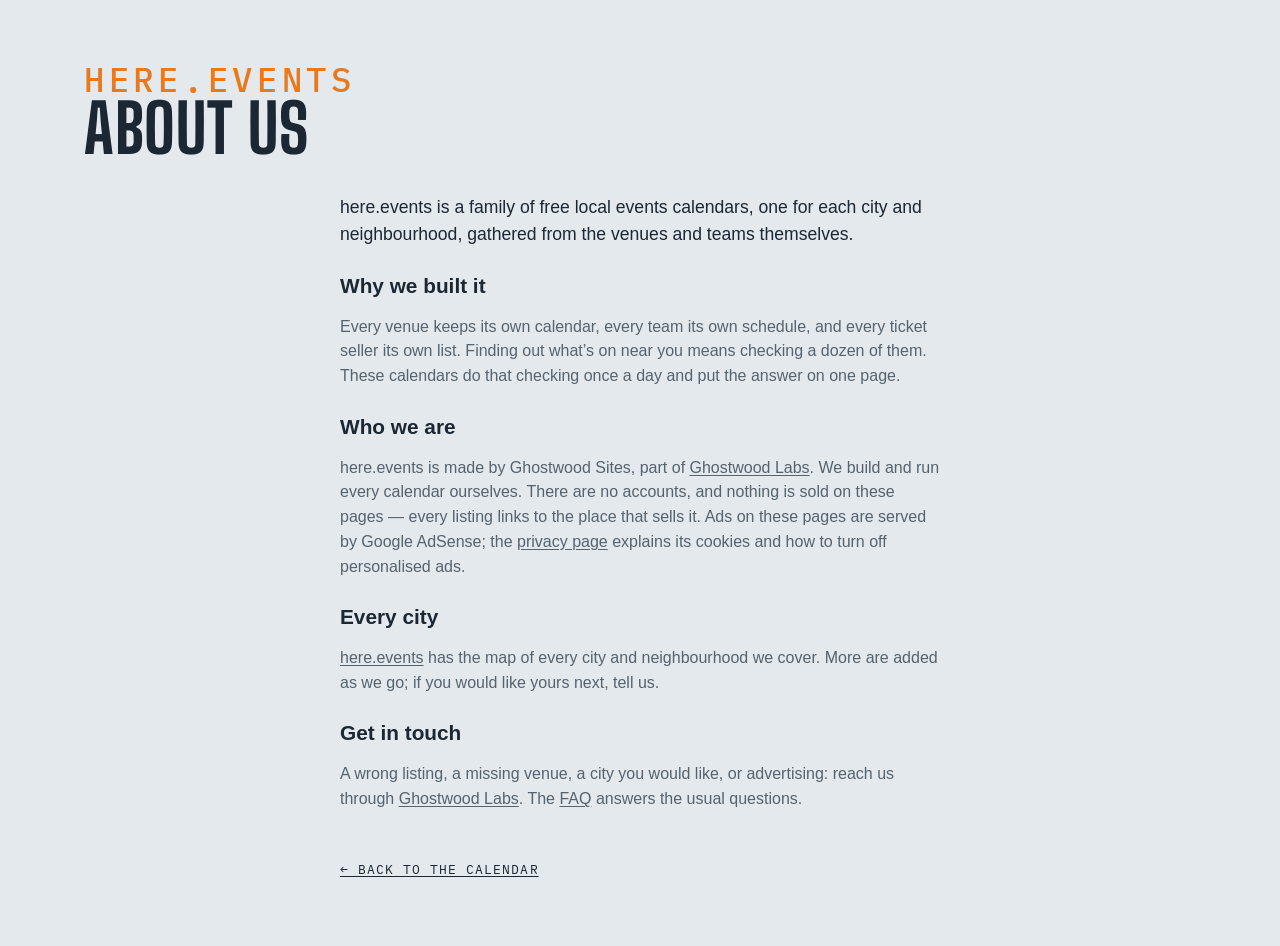
==== commit 0b4fcf7c: "Footer: a Privacy link to here.events/privacy/; About and FAQ name AdSense instead of "no ads that f" ====
--- a/site/about.html
+++ b/site/about.html
@@ -57,7 +57,7 @@
   <p>Every venue keeps its own calendar, every team its own schedule, and every ticket seller its own list. Finding out what’s on near you means checking a dozen of them. These calendars do that checking once a day and put the answer on one page.</p>
 
   <h2>Who we are</h2>
-  <p>here.events is made by Ghostwood Sites, part of <a href="https://ghostwoodlabs.com/" rel="noopener">Ghostwood Labs</a>. We build and run every calendar ourselves. There are no accounts and no ads that follow you, and nothing is sold on these pages — every listing links to the place that sells it.</p>
+  <p>here.events is made by Ghostwood Sites, part of <a href="https://ghostwoodlabs.com/" rel="noopener">Ghostwood Labs</a>. We build and run every calendar ourselves. There are no accounts, and nothing is sold on these pages — every listing links to the place that sells it. Ads on these pages are served by Google AdSense; the <a href="https://here.events/privacy/">privacy page</a> explains its cookies and how to turn off personalised ads.</p>
 
   <h2>Every city</h2>
   <p><a href="https://here.events/">here.events</a> has the map of every city and neighbourhood we cover. More are added as we go; if you would like yours next, tell us.</p>
--- a/site/styles.css
+++ b/site/styles.css
@@ -22,6 +22,7 @@
   --v-nicu: #2e669e; --v-hob: #9e2e45; --v-voodoo: #2e9e37; --v-observatory: #582e9e; --v-bellyup: #9e792e; --v-soma: #2e9e9a;
   --v-musicbox: #9e2e82; --v-casbah: #619e2e; --v-magnolia: #2e409e; --v-brick: #9e3c2e; --v-sound: #2e9e5d; --v-delmar: #7e2e9e;
   --v-pechangaresort: #9e9e2e;
+  --v-sodabar: #9e2e57; --v-quartyard: #266482; --v-checafecollect: #ba7836; --v-tenderhooligan: #2e9e88; /* the DICE venues (2026-11-03) */
   --venue-text: 72%;     /* how much of the venue hue the card's venue label keeps (light mode) */
   --tint: 26%;           /* the venue wash behind a series card (light mode; 13% in the dark palette) */
   --row-a: #f3f6f8; --row-b: #d6dde3; /* the list's rows alternate light and dark grey; only a series keeps its venue's hue (Steve, 2026-10-20) */
@@ -64,6 +65,7 @@
     --v-nicu: #86b7ea; --v-hob: #ea869a; --v-voodoo: #86ea8e; --v-observatory: #ab86ea; --v-bellyup: #eac886; --v-soma: #86eae6;
     --v-musicbox: #ea86d0; --v-casbah: #b3ea86; --v-magnolia: #8696ea; --v-brick: #ea9286; --v-sound: #86eab0; --v-delmar: #cd86ea;
     --v-pechangaresort: #e9ea86;
+    --v-sodabar: #ea86aa; --v-quartyard: #a8d8f0; --v-checafecollect: #e3a363; --v-tenderhooligan: #86ead6; /* the DICE venues (2026-11-03) */
     --venue-text: 100%; --tint: 13%;
     --row-a: #1e252c; --row-b: #2c343c;
     --t-concert: #f0806a; --t-sports: #f2d21b; --t-arts: #d63a4f;
@@ -84,6 +86,7 @@
   --v-nicu: #86b7ea; --v-hob: #ea869a; --v-voodoo: #86ea8e; --v-observatory: #ab86ea; --v-bellyup: #eac886; --v-soma: #86eae6;
   --v-musicbox: #ea86d0; --v-casbah: #b3ea86; --v-magnolia: #8696ea; --v-brick: #ea9286; --v-sound: #86eab0; --v-delmar: #cd86ea;
   --v-pechangaresort: #e9ea86;
+  --v-sodabar: #ea86aa; --v-quartyard: #a8d8f0; --v-checafecollect: #e3a363; --v-tenderhooligan: #86ead6; /* the DICE venues (2026-11-03) */
   --venue-text: 100%; --tint: 13%;
   --row-a: #1e252c; --row-b: #2c343c;
   --t-concert: #f0806a; --t-sports: #f2d21b; --t-arts: #d63a4f;
@@ -410,6 +413,10 @@
 .fp-preset { font-size: .8rem; padding: .4em .85em; min-height: 2rem; }
 .fp-preset:hover { border-color: var(--ink-soft); }
 .fp-preset.is-on { background: var(--ink); color: var(--sky); border-color: var(--ink); }
+/* the panel's foot: Apply, pinned to the bottom edge while the panel scrolls (2026-11-05) */
+.fp-foot { position: sticky; bottom: -1rem; z-index: 1; display: flex; justify-content: flex-end; margin: 1.1rem -1.1rem -1rem; padding: .7rem 1.1rem; background: var(--mist); border-top: 1px solid var(--line); }
+.fp-foot .fp-apply { font-size: .9rem; font-weight: 600; padding: .45em 1.6em; min-height: 2.25rem; background: var(--ink); color: var(--sky); border-color: var(--ink); }
+.fp-foot .fp-apply:hover { background: color-mix(in srgb, var(--ink) 85%, var(--sky)); }
 .fp-group h3 {
   white-space: nowrap; /* never wraps (Steve, 2026-09-22) */
   font-family: var(--mono); font-size: .68rem; text-transform: uppercase;
@@ -874,6 +881,7 @@
 .pop-filter { display: flex; justify-content: center; gap: .5em; align-items: center; cursor: pointer; font-weight: 600; font-size: .88rem; margin: 0 0 .8rem; }
 .pop-filter input { accent-color: var(--ink); }
 .pop-filter[hidden] { display: none; } /* an author display beats the hidden attribute: say it outright (Teams mode has no filter to include) */
+.pop-filter-note { margin: -.45rem 0 .9rem; font-size: .68rem; } /* the filter row's footnote: the calendar keeps the filters it was added with (2026-11-05) */
 
 /* ---- share / embed: a <details> in the footer that opens UPWARD, its body
    floating over the list ---- */
@@ -983,6 +991,7 @@
 footer .foot-link { order: 1; } /* Advertise, Embed, Sources */
 footer #embed { order: 2; }
 footer #sources { order: 3; } /* a page link since 2026-10-29, still last on the row */
+footer #contact { order: 4; } /* the mailto, after Sources (2026-11-05) */
 /* the Advertise link: dressed as the Sources / Embed labels, after them */
 footer .foot-link { position: relative; top: -.5px; display: inline-flex; align-items: center; gap: .4rem; /* measured half a pixel under its neighbours' labels (Steve, 2026-09-15) */ font-family: var(--mono); font-size: .9rem; text-transform: uppercase; letter-spacing: .08em; color: var(--ink); text-decoration: none; padding: .2rem 0; white-space: nowrap; }
 footer .foot-link:hover { color: var(--ink-soft); }
@@ -1969,16 +1978,20 @@
 .lm-road { fill: none; stroke: var(--road); stroke-linecap: round; stroke-linejoin: round; stroke-width: calc(var(--u, 1) * .6); opacity: .45; }
 .lm-road-primary, .lm-road-trunk { stroke-width: calc(var(--u, 1) * .9); opacity: .6; }
 .lm-road-motorway { stroke-width: calc(var(--u, 1) * 1.5); opacity: .8; }
+.lm-boundary { fill: none; stroke: var(--lm-dot); stroke-width: calc(var(--u, 1) * 1.3); stroke-dasharray: calc(var(--u, 1) * 6) calc(var(--u, 1) * 3.5); stroke-linecap: round; stroke-linejoin: round; opacity: .7; pointer-events: none; } /* the city's or neighbourhood's own line (build-local-map.mjs `boundary`): dashed, the map dots' orange, over the roads and under the labels and pins */
 .lm-town { font-family: var(--mono); font-weight: 500; letter-spacing: .08em; text-transform: uppercase; fill: var(--ink-soft); paint-order: stroke; stroke: var(--mist); stroke-width: calc(var(--u, 1) * 3); stroke-linejoin: round; pointer-events: none; }
 .lm-town-dot { fill: var(--ink-soft); }
 .lm-water-name { font-family: var(--body); font-style: italic; letter-spacing: .04em; fill: color-mix(in srgb, var(--ink) 55%, #4da3f0); pointer-events: none; }
 .lm-peak { fill: none; stroke: var(--ink-soft); stroke-width: calc(var(--u, 1) * 1.2); stroke-linejoin: round; }
 .lm-peak-name { font-family: var(--mono); letter-spacing: .06em; fill: var(--ink-soft); opacity: .8; paint-order: stroke; stroke: var(--mist); stroke-width: calc(var(--u, 1) * 3); pointer-events: none; }
+:root { --lm-dot: #e8791d; } /* the map's dots: the Ghostwood orange, one shade per theme (Steve, 2026-10-30) */
+:root[data-theme="dark"] { --lm-dot: #f08a33; }
+@media (prefers-color-scheme: dark) { :root:not([data-theme="light"]) { --lm-dot: #f08a33; } }
 .lm-pin { cursor: pointer; outline: none; }
-.lm-pin circle { stroke: var(--mist); stroke-width: calc(var(--u, 1) * 1.6); transition: stroke-width .12s; }
-.lm-pin.is-empty circle { fill: var(--mist); stroke: var(--pin); stroke-dasharray: calc(var(--u, 1) * 2) calc(var(--u, 1) * 2); } /* nothing upcoming under the filters: a hollow ring in the room's colour */
+.lm-pin circle { fill: var(--pin); stroke: var(--mist); stroke-width: calc(var(--u, 1) * 1.6); transition: stroke-width .12s; }
+.lm-pin.is-empty circle { fill: var(--mist); stroke: var(--pin); stroke-dasharray: calc(var(--u, 1) * 2) calc(var(--u, 1) * 2); } /* nothing upcoming under the filters: a hollow ring */
 .lm-pin:hover circle, .lm-pin:focus-visible circle, .lm-pin.is-open circle { stroke: var(--ink); stroke-width: calc(var(--u, 1) * 2.4); }
-.lm-pin .lm-n { font-family: var(--mono); font-weight: 700; fill: var(--mist); text-anchor: middle; pointer-events: none; }
+.lm-pin .lm-n { font-family: var(--mono); font-weight: 700; fill: #141a20; text-anchor: middle; pointer-events: none; }
 .lm-pin.is-empty .lm-n { fill: var(--pin); }
 .lm-pin .lm-name { font-family: var(--body); font-weight: 600; fill: var(--ink); paint-order: stroke; stroke: var(--mist); stroke-width: calc(var(--u, 1) * 3.2); stroke-linejoin: round; pointer-events: none; }
 .lm-pin.is-empty .lm-name { fill: var(--ink-soft); font-weight: 500; }
@@ -1990,19 +2003,24 @@
 .lm-zoom button[data-z="me"] { margin-top: .3rem; } /* the crosshair: the visitor's own spot, a little apart from the zoom */
 .lm-zoom button.is-busy { opacity: .5; cursor: progress; }
 .lm-zoom button[aria-pressed="true"] { color: #2f7fd6; border-color: #2f7fd6; }
-.lm-city { cursor: pointer; }
-.lm-city-dot { fill: #1f8a4c; stroke: #fff; stroke-width: calc(var(--u, 1) * 1.5); }
-.lm-sign-board { fill: #0f7a45; stroke: #fff; stroke-width: calc(var(--u, 1) * 1); } /* one thin white line as the board's edge (Steve, 2026-10-26: 'the white border should actually be the border') */
-.lm-sign-hit { fill: #fff; opacity: 0; }
-.lm-city:hover .lm-sign-hit, .lm-city:focus-visible .lm-sign-hit { opacity: .14; }
-.lm-sign-name, .lm-sign-mi { font-family: var(--body); font-weight: 700; letter-spacing: .01em; fill: #fff; pointer-events: none; }
-.lm-sign-name { letter-spacing: .03em; }
+.lm-zoom button[data-z="cities"] { margin-top: .3rem; } /* Switch City (and Switch Neighbourhood under it): the other sites, a little apart from the zoom — in place of the green signposts (Steve, 2026-10-31) */
+.lm-zoom button[aria-expanded="true"] { color: var(--ink); border-color: var(--ink); }
+.lm-switch .lm-sw-list { list-style: none; margin: .1rem 0 .35rem; padding: 0; }
+.lm-switch .lm-sw-row { display: flex; align-items: baseline; gap: .55rem; padding: .45rem .1rem; border-top: 1px solid var(--line); color: var(--ink); text-decoration: none; font: 500 .9rem/1.25 var(--body); }
+.lm-switch li:first-child .lm-sw-row { border-top: 0; }
+.lm-switch a.lm-sw-row:hover .lm-sw-name, .lm-switch a.lm-sw-row:focus-visible .lm-sw-name { text-decoration: underline; text-underline-offset: .15em; }
+.lm-switch .lm-sw-name { flex: 1; min-width: 0; overflow: hidden; text-overflow: ellipsis; white-space: nowrap; }
+.lm-switch .lm-sw-tag { flex: none; font-family: var(--mono); font-size: .62rem; letter-spacing: .08em; text-transform: uppercase; color: var(--ink-soft); }
+.lm-switch .lm-sw-far { flex: none; font-family: var(--mono); font-size: .72rem; letter-spacing: .04em; color: var(--ink-soft); }
+.lm-switch .is-here .lm-sw-row { font-weight: 700; }
+.lm-switch .is-here .lm-sw-row::after { content: '✓'; flex: none; color: var(--ink-soft); }
+.lm-caption .lm-reset { font: inherit; letter-spacing: inherit; text-transform: inherit; color: var(--ink); background: none; border: 0; border-bottom: 1px solid currentColor; border-radius: 0; padding: 0; cursor: pointer; } /* the filters leave nothing on the map: one tap back to the default (Steve, 2026-10-31) */
+.lm-caption .lm-reset[hidden] { display: none; }
 .lm-me-dot { fill: #2f7fd6; stroke: var(--mist); stroke-width: calc(var(--u, 1) * 2); }
 .lm-me-acc { fill: #2f7fd6; fill-opacity: .14; stroke: #2f7fd6; stroke-opacity: .45; stroke-width: calc(var(--u, 1) * .8); animation: lm-pulse 2.4s ease-out infinite; transform-box: fill-box; transform-origin: center; }
 @keyframes lm-pulse { 0% { fill-opacity: .22; } 100% { fill-opacity: .08; } }
 .lm-pin.is-city circle { opacity: .78; } /* the rest of the city on a neighbourhood map: a shade quieter than the neighbourhood's own rooms */
 .lm-pin.is-city .lm-name { font-weight: 500; fill: var(--ink-soft); }
-.lm-pin .lm-stack { stroke: var(--mist); stroke-width: calc(var(--u, 1) * 1.6); } /* a group of venues (Steve, 2026-10-28): the next venues' discs peek out behind the first */
 .lm-pin.is-group .lm-name { font-weight: 700; }
 /* a group's card: one row a venue, folded like a reddit thread — [+] opens its next events under a thread line, [–] folds them */
 .lm-pop .lm-tree { margin: 0 0 .3rem; }
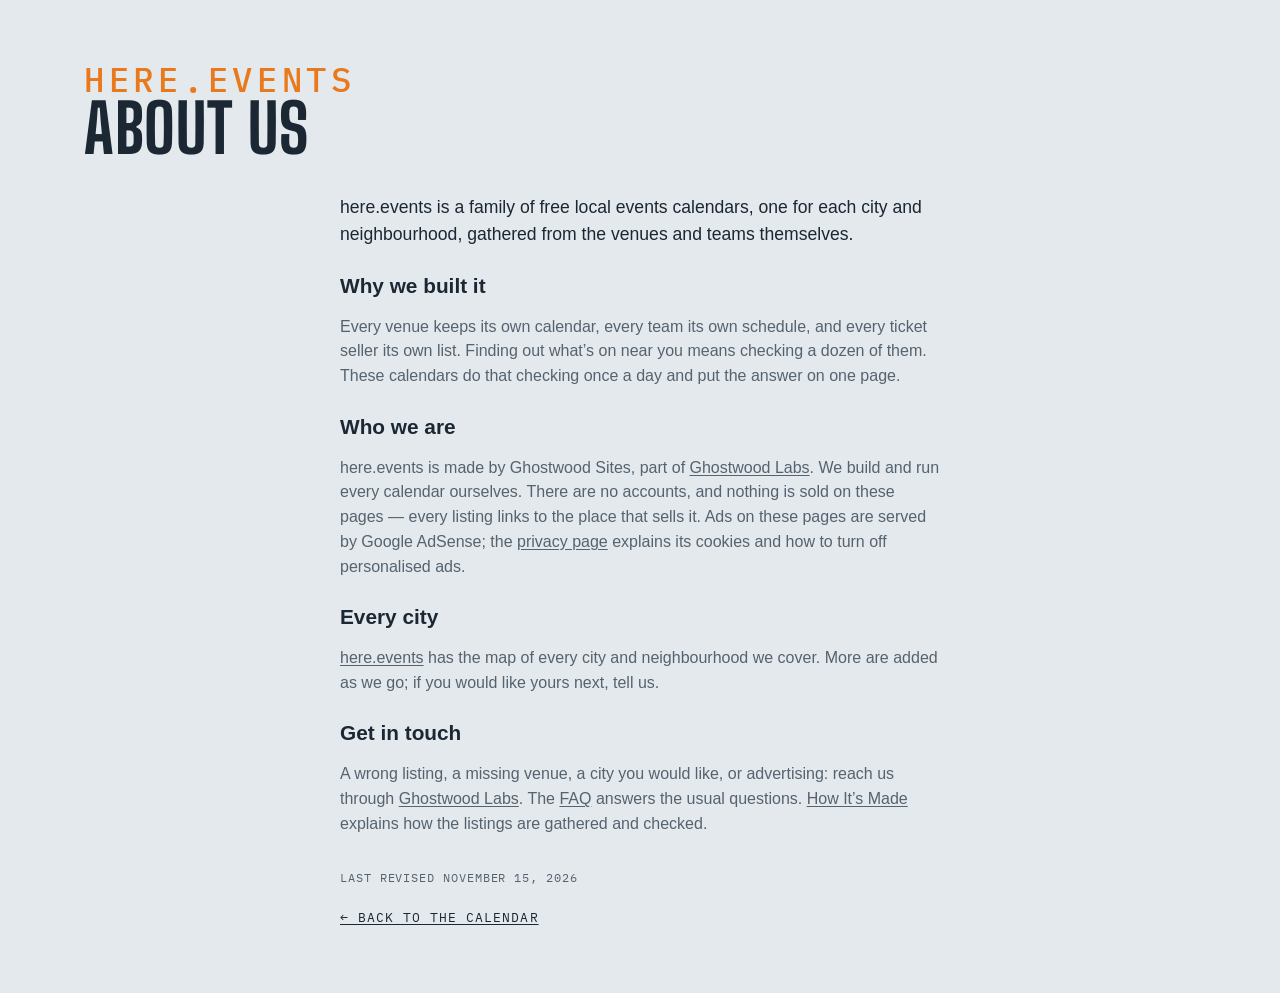
==== commit 3fef7800: "How It's Made page, Updated line, truthful sitemap dates A page on how the calendar is curated, link" ====
--- a/site/about.html
+++ b/site/about.html
@@ -63,8 +63,9 @@
   <p><a href="https://here.events/">here.events</a> has the map of every city and neighbourhood we cover. More are added as we go; if you would like yours next, tell us.</p>
 
   <h2>Get in touch</h2>
-  <p>A wrong listing, a missing venue, a city you would like, or advertising: reach us through <a href="https://ghostwoodlabs.com/" rel="noopener">Ghostwood Labs</a>. The <a href="faq.html">FAQ</a> answers the usual questions.</p>
+  <p>A wrong listing, a missing venue, a city you would like, or advertising: reach us through <a href="https://ghostwoodlabs.com/" rel="noopener">Ghostwood Labs</a>. The <a href="faq.html">FAQ</a> answers the usual questions. <a href="how.html">How It’s Made</a> explains how the listings are gathered and checked.</p>
 
+  <p class="ad-revised">Last revised <time datetime="2026-11-15">November 15, 2026</time></p>
   <a class="ad-back" href="./">← Back to the calendar</a>
 </main>
 </body>
--- a/site/styles.css
+++ b/site/styles.css
@@ -1006,6 +1006,11 @@
 .ad-page p, .ad-page li { color: var(--ink-soft); line-height: 1.55; }
 .ad-page ul { padding-left: 1.2rem; }
 .ad-page .ad-lead { font-size: 1.1rem; color: var(--ink); }
+.updated { margin: 1rem 0 -.6rem; font-family: var(--mono); font-size: .72rem; letter-spacing: .08em; text-transform: uppercase; color: var(--ink-soft); }
+.updated a { color: var(--ink); }
+body:has(#mapView:not([hidden])) .updated { display: none; }
+.ad-page .ad-revised { margin-top: 2rem; font-family: var(--mono); font-size: .72rem; letter-spacing: .08em; text-transform: uppercase; }
+.ad-page .ad-revised + .ad-back { margin-top: .6rem; }
 .ad-page .ad-back { display: inline-block; margin-top: 2rem; font-family: var(--mono); font-size: .8rem; text-transform: uppercase; letter-spacing: .08em; color: var(--ink); }
 footer .share summary { font-size: .9rem; white-space: nowrap; }
 .foot-inner.is-tight .share summary span, .foot-inner.is-tighter .gw-credit {
